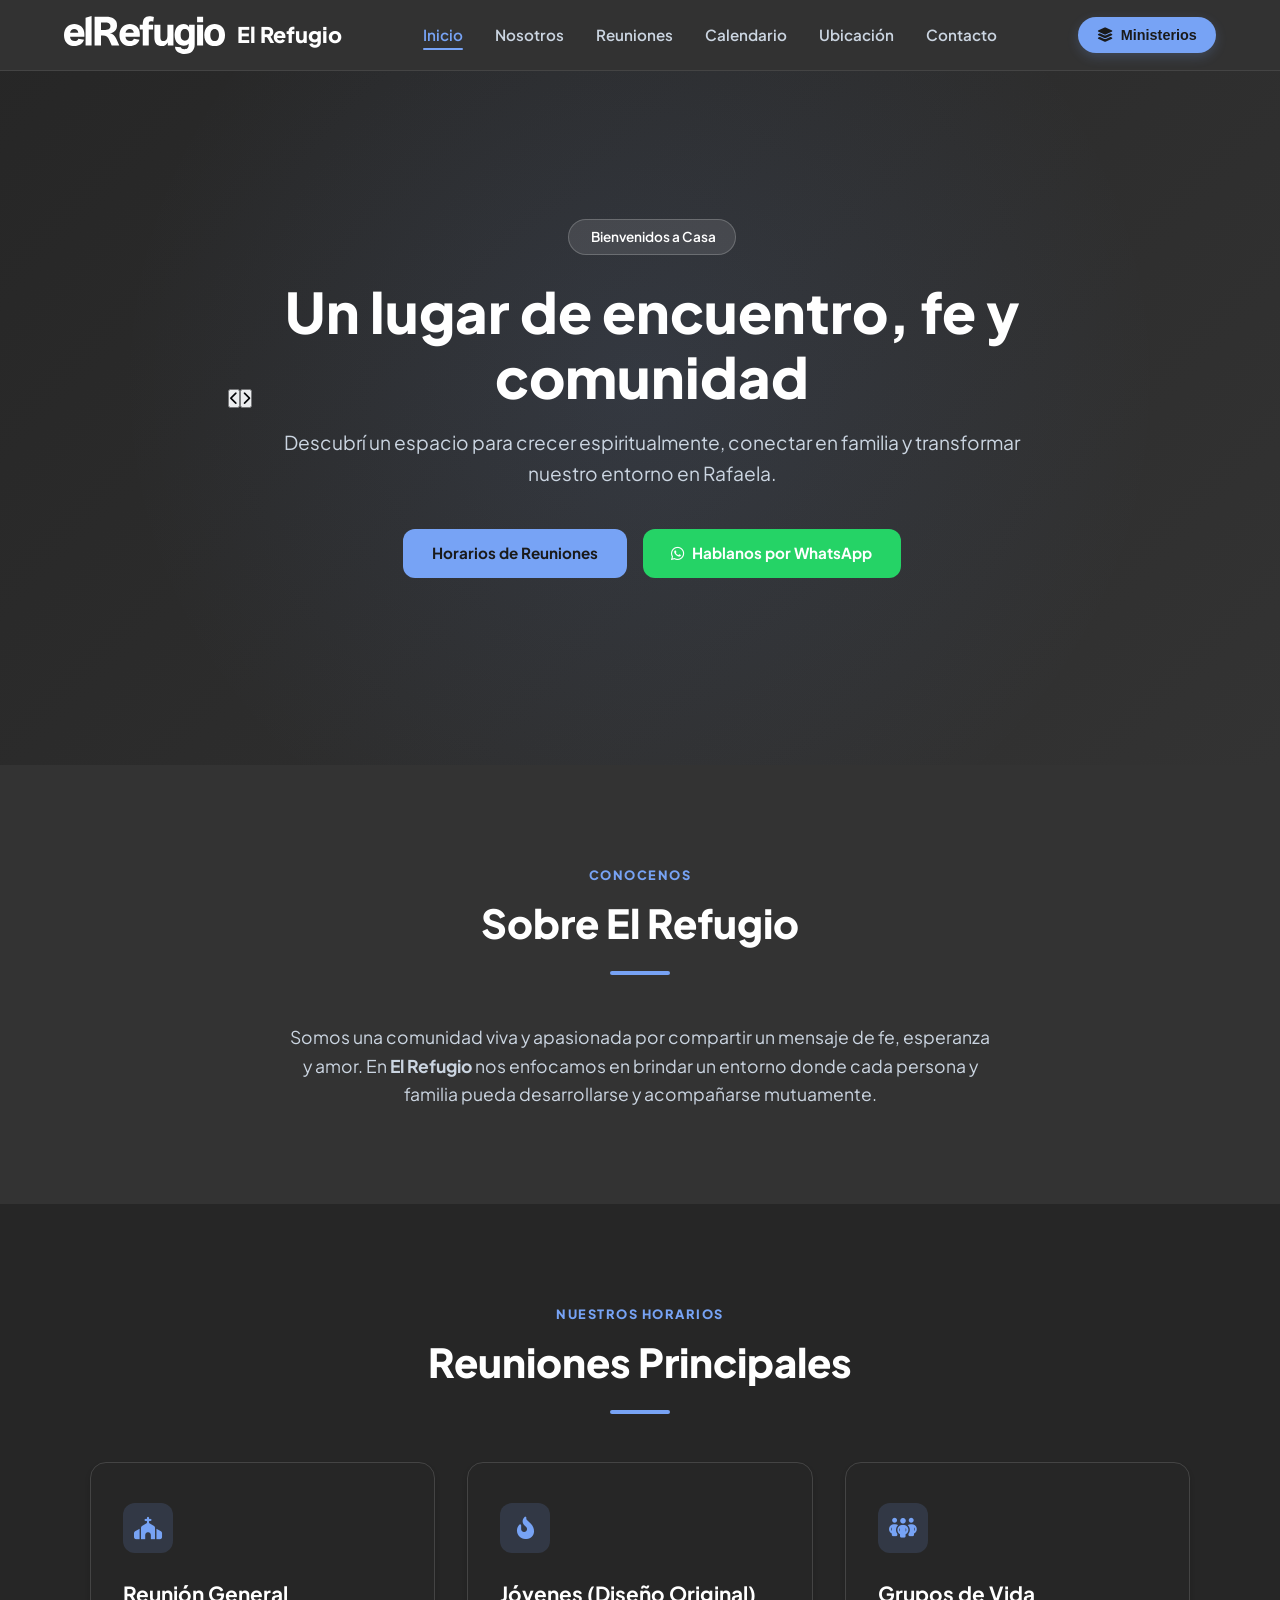
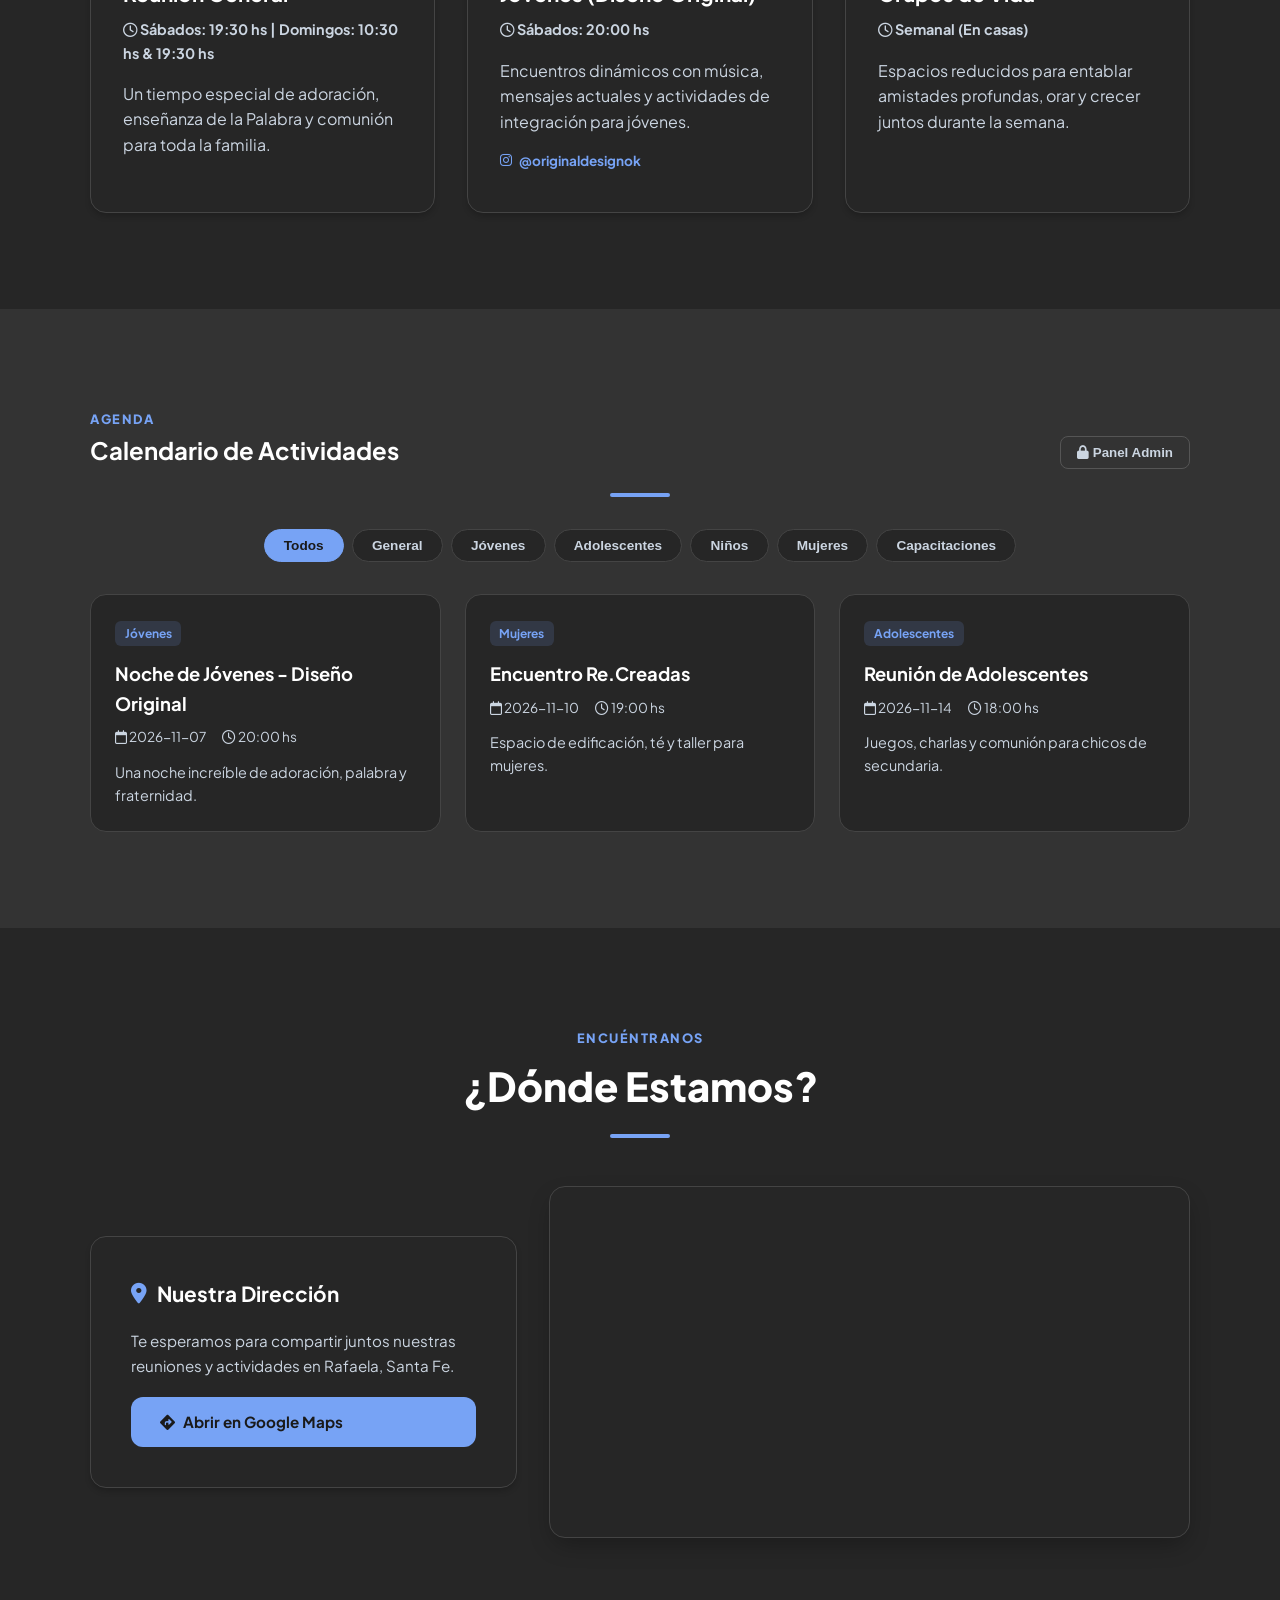
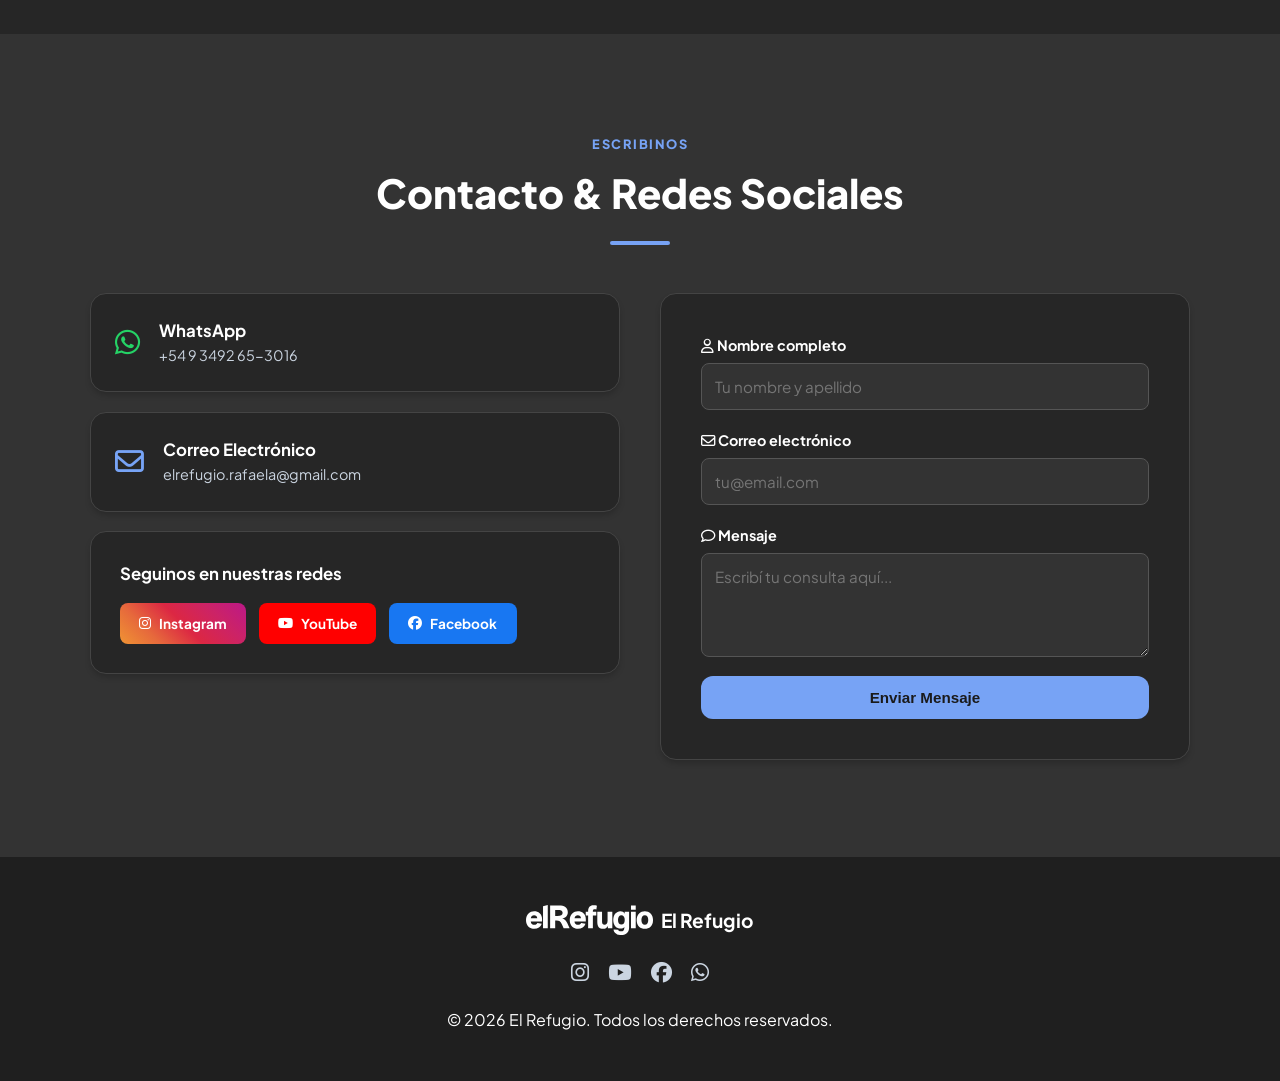
==== index.html @ 2dbd8fe4 "Update index.html" ====
<!DOCTYPE html>
<html lang="es" class="dark">
<head>
  <meta charset="UTF-8">
  <meta name="viewport" content="width=device-width, initial-scale=1.0">
  <title>El Refugio | Iglesia Cristiana</title>

  <!-- Favicons y Manifest -->
  <link rel="apple-touch-icon" sizes="180x180" href="apple-touch-icon.png">
  <link rel="icon" type="image/png" sizes="32x32" href="favicon-32x32.png">
  <link rel="icon" type="image/png" sizes="16x16" href="favicon-16x16.png">
  <link rel="shortcut icon" href="favicon.ico">
  <link rel="manifest" href="site.webmanifest">
  <meta name="theme-color" content="#333333">

  <!-- Fuentes e Íconos -->
  <link rel="preconnect" href="https://fonts.googleapis.com">
  <link rel="preconnect" href="https://fonts.gstatic.com" crossorigin>
  <link href="https://fonts.googleapis.com/css2?family=Plus+Jakarta+Sans:wght@300;400;500;600;700;800&display=swap" rel="stylesheet">
  <link rel="stylesheet" href="https://cdnjs.cloudflare.com/ajax/libs/font-awesome/6.4.0/css/all.min.css">

  <link rel="stylesheet" href="styles.css">
</head>
<body class="dark-theme">

  <!-- Cursor Iluminado Interactivo -->
  <div class="cursor-glow" id="cursorGlow"></div>

  <!-- Navegación Principal -->
  <header class="navbar">
    <div class="nav-container">
      <a href="javascript:void(0)" data-scroll="inicio" class="logo-brand">
        <img src="logo.svg" alt="El Refugio Logo" class="brand-logo-img" onerror="this.style.display='none'">
        <span>El Refugio</span>
      </a>

      <nav class="nav-menu">
        <ul class="nav-links" id="navLinks">
          <li><a href="javascript:void(0)" data-scroll="inicio" class="nav-item active">Inicio</a></li>
          <li><a href="javascript:void(0)" data-scroll="nosotros" class="nav-item">Nosotros</a></li>
          <li><a href="javascript:void(0)" data-scroll="reuniones" class="nav-item">Reuniones</a></li>
          <li><a href="javascript:void(0)" data-scroll="actividades" class="nav-item">Calendario</a></li>
          <li><a href="javascript:void(0)" data-scroll="ubicacion" class="nav-item">Ubicación</a></li>
          <li><a href="javascript:void(0)" data-scroll="contacto" class="nav-item">Contacto</a></li>
        </ul>
      </nav>

      <div class="header-actions">
        <button id="btnMinisterios" class="btn-ministerios" aria-label="Abrir Ministerios">
          <i class="fa-solid fa-layer-group"></i>
          <span>Ministerios</span>
        </button>

        <div class="hamburger" id="hamburger" aria-label="Menú móvil">
          <span></span>
          <span></span>
          <span></span>
        </div>
      </div>
    </div>
  </header>

  <!-- Hero Section con Slider (14 imágenes para 14 ministerios) -->
  <section id="inicio" class="hero">
    <div class="hero-slider-container" id="heroSlider">
      <div class="hero-slide active" style="background-image: url('https://images.unsplash.com/photo-1438232992991-995b7058bbb3?auto=format&fit=crop&w=1600&q=80');"></div>
      <div class="hero-slide" style="background-image: url('https://images.unsplash.com/photo-1510511459019-5dda7724fd87?auto=format&fit=crop&w=1600&q=80');"></div>
      <div class="hero-slide" style="background-image: url('https://images.unsplash.com/photo-1470225620780-dba8ba36b745?auto=format&fit=crop&w=1600&q=80');"></div>
      <div class="hero-slide" style="background-image: url('https://images.unsplash.com/photo-1511671782779-c97d3d27a1d4?auto=format&fit=crop&w=1600&q=80');"></div>
      <div class="hero-slide" style="background-image: url('https://images.unsplash.com/photo-1529156069898-49953e39b3ac?auto=format&fit=crop&w=1600&q=80');"></div>
      <div class="hero-slide" style="background-image: url('https://images.unsplash.com/photo-1517457373958-b7bdd4587205?auto=format&fit=crop&w=1600&q=80');"></div>
      <div class="hero-slide" style="background-image: url('https://images.unsplash.com/photo-1523240795612-9a054b0db644?auto=format&fit=crop&w=1600&q=80');"></div>
      <div class="hero-slide" style="background-image: url('https://images.unsplash.com/photo-1492684223066-81342ee5ff30?auto=format&fit=crop&w=1600&q=80');"></div>
      <div class="hero-slide" style="background-image: url('https://images.unsplash.com/photo-1511795409834-ef04bbd61622?auto=format&fit=crop&w=1600&q=80');"></div>
      <div class="hero-slide" style="background-image: url('https://images.unsplash.com/photo-1528605248644-14dd04022da1?auto=format&fit=crop&w=1600&q=80');"></div>
      <div class="hero-slide" style="background-image: url('https://images.unsplash.com/photo-1509099836639-18ba1795216d?auto=format&fit=crop&w=1600&q=80');"></div>
      <div class="hero-slide" style="background-image: url('https://images.unsplash.com/photo-1519671482749-fd09be7ccebf?auto=format&fit=crop&w=1600&q=80');"></div>
      <div class="hero-slide" style="background-image: url('https://images.unsplash.com/photo-1469571486292-0ba58a3f068b?auto=format&fit=crop&w=1600&q=80');"></div>
      <div class="hero-slide" style="background-image: url('https://images.unsplash.com/photo-1544717305-2782549b5136?auto=format&fit=crop&w=1600&q=80');"></div>
    </div>

    <div class="hero-overlay"></div>

    <button class="slider-btn prev" id="prevSlide" aria-label="Anterior"><i class="fa-solid fa-chevron-left"></i></button>
    <button class="slider-btn next" id="nextSlide" aria-label="Siguiente"><i class="fa-solid fa-chevron-right"></i></button>
    <div class="slider-dots" id="sliderDots"></div>

    <div class="hero-content">
      <span class="hero-badge"><i class="fa-solid fa-sparkles"></i> Bienvenidos a Casa</span>
      <h1>Un lugar de encuentro, fe y comunidad</h1>
      <p>Descubrí un espacio para crecer espiritualmente, conectar en familia y transformar nuestro entorno en Rafaela.</p>
      <div class="hero-buttons">
        <a href="javascript:void(0)" data-scroll="reuniones" class="btn btn-primary">Horarios de Reuniones</a>
        <a href="https://wa.me/5493492653016" target="_blank" rel="noopener noreferrer" class="btn btn-whatsapp">
          <i class="fa-brands fa-whatsapp"></i> Hablanos por WhatsApp
        </a>
      </div>
    </div>
  </section>

  <!-- Nosotros -->
  <section id="nosotros" class="section">
    <div class="container fade-in-up">
      <div class="section-header">
        <span class="sub-title">Conocenos</span>
        <h2>Sobre El Refugio</h2>
        <div class="title-bar"></div>
      </div>
      <p class="section-desc">
        Somos una comunidad viva y apasionada por compartir un mensaje de fe, esperanza y amor. 
        En <strong>El Refugio</strong> nos enfocamos en brindar un entorno donde cada persona y familia pueda desarrollarse y acompañarse mutuamente.
      </p>
    </div>
  </section>

  <!-- Reuniones -->
  <section id="reuniones" class="section bg-light">
    <div class="container fade-in-up">
      <div class="section-header">
        <span class="sub-title">Nuestros Horarios</span>
        <h2>Reuniones Principales</h2>
        <div class="title-bar"></div>
      </div>
      <div class="cards-grid">
        <div class="card">
          <div class="card-icon"><i class="fa-solid fa-church"></i></div>
          <h3>Reunión General</h3>
          <p class="card-time"><i class="fa-regular fa-clock"></i> Sábados: 19:30 hs | Domingos: 10:30 hs & 19:30 hs</p>
          <p>Un tiempo especial de adoración, enseñanza de la Palabra y comunión para toda la familia.</p>
        </div>
        <div class="card">
          <div class="card-icon"><i class="fa-solid fa-fire-flame-curved"></i></div>
          <h3>Jóvenes (Diseño Original)</h3>
          <p class="card-time"><i class="fa-regular fa-clock"></i> Sábados: 20:00 hs</p>
          <p>Encuentros dinámicos con música, mensajes actuales y actividades de integración para jóvenes.</p>
          <a href="https://instagram.com/originaldesignok" target="_blank" rel="noopener noreferrer" class="card-link"><i class="fa-brands fa-instagram"></i> @originaldesignok</a>
        </div>
        <div class="card">
          <div class="card-icon"><i class="fa-solid fa-people-group"></i></div>
          <h3>Grupos de Vida</h3>
          <p class="card-time"><i class="fa-regular fa-clock"></i> Semanal (En casas)</p>
          <p>Espacios reducidos para entablar amistades profundas, orar y crecer juntos durante la semana.</p>
        </div>
      </div>
    </div>
  </section>

  <!-- Calendario de Actividades -->
  <section id="actividades" class="section">
    <div class="container fade-in-up">
      <div class="section-header-flex">
        <div>
          <span class="sub-title">Agenda</span>
          <h2>Calendario de Actividades</h2>
        </div>
        <button id="btnAdminLogin" class="btn-admin-trigger">
          <i class="fa-solid fa-lock"></i> Panel Admin
        </button>
      </div>
      <div class="title-bar"></div>

      <!-- Filtros del Calendario -->
      <div class="calendar-controls">
        <div class="category-filters">
          <button class="filter-btn active" data-filter="todos">Todos</button>
          <button class="filter-btn" data-filter="General">General</button>
          <button class="filter-btn" data-filter="Jóvenes">Jóvenes</button>
          <button class="filter-btn" data-filter="Adolescentes">Adolescentes</button>
          <button class="filter-btn" data-filter="Niños">Niños</button>
          <button class="filter-btn" data-filter="Mujeres">Mujeres</button>
          <button class="filter-btn" data-filter="Capacitaciones">Capacitaciones</button>
        </div>
      </div>

      <!-- Grid de Eventos -->
      <div class="events-grid" id="eventsContainer">
        <!-- Generado dinámicamente desde JS -->
      </div>
    </div>
  </section>

  <!-- Sección Ubicación & Mapa -->
  <section id="ubicacion" class="section bg-light">
    <div class="container fade-in-up">
      <div class="section-header">
        <span class="sub-title">Encuéntranos</span>
        <h2>¿Dónde Estamos?</h2>
        <div class="title-bar"></div>
      </div>

      <div class="location-wrapper">
        <div class="location-info">
          <h3><i class="fa-solid fa-location-dot"></i> Nuestra Dirección</h3>
          <p>Te esperamos para compartir juntos nuestras reuniones y actividades en Rafaela, Santa Fe.</p>
          <a href="https://maps.app.goo.gl/HgKWCjQbd4QfRVzt6" target="_blank" rel="noopener noreferrer" class="btn btn-primary">
            <i class="fa-solid fa-diamond-turn-right"></i> Abrir en Google Maps
          </a>
        </div>
        <div class="map-container">
          <iframe 
            src="https://www.google.com/maps/embed?pb=!1m18!1m12!1m3!1d3411.385317765954!2d-61.4883444!3d-31.2377317!2m3!1f0!2f0!3f0!3m2!1i1024!2i768!4f13.1!3m3!1m2!1s0x95caae4b54e7492d%3A0x8e8334bc6e8b60ab!2sEl%20Refugio!5e0!3m2!1ses!2sar!4v1700000000000!5m2!1ses!2sar" 
            width="100%" 
            height="350" 
            style="border:0;" 
            allowfullscreen="" 
            loading="lazy" 
            referrerpolicy="no-referrer-when-downgrade">
          </iframe>
        </div>
      </div>
    </div>
  </section>

  <!-- Contacto & Redes -->
  <section id="contacto" class="section">
    <div class="container fade-in-up">
      <div class="section-header">
        <span class="sub-title">Escribinos</span>
        <h2>Contacto & Redes Sociales</h2>
        <div class="title-bar"></div>
      </div>

      <div class="contact-wrapper">
        <!-- Canales Directos -->
        <div class="contact-info-cards">
          <a href="https://wa.me/5493492653016" target="_blank" rel="noopener noreferrer" class="info-card">
            <i class="fa-brands fa-whatsapp icon-wa"></i>
            <div>
              <h4>WhatsApp</h4>
              <p>+54 9 3492 65-3016</p>
            </div>
          </a>
          <a href="mailto:elrefugio.rafaela@gmail.com" class="info-card">
            <i class="fa-regular fa-envelope icon-mail"></i>
            <div>
              <h4>Correo Electrónico</h4>
              <p>elrefugio.rafaela@gmail.com</p>
            </div>
          </a>
          <div class="social-links-box">
            <h4>Seguinos en nuestras redes</h4>
            <div class="social-buttons">
              <a href="https://www.instagram.com/elrefugiorafaela" target="_blank" rel="noopener noreferrer" class="social-btn ig"><i class="fa-brands fa-instagram"></i> Instagram</a>
              <a href="https://www.youtube.com/@elrefugiorafaela" target="_blank" rel="noopener noreferrer" class="social-btn yt"><i class="fa-brands fa-youtube"></i> YouTube</a>
              <a href="https://www.facebook.com/elrefugiorafaela" target="_blank" rel="noopener noreferrer" class="social-btn fb"><i class="fa-brands fa-facebook"></i> Facebook</a>
            </div>
          </div>
        </div>

        <!-- Formulario -->
        <form class="contact-form" id="contactForm">
          <div class="form-group">
            <label for="nombre"><i class="fa-regular fa-user"></i> Nombre completo</label>
            <input type="text" id="nombre" name="nombre" required placeholder="Tu nombre y apellido">
          </div>
          <div class="form-group">
            <label for="email"><i class="fa-regular fa-envelope"></i> Correo electrónico</label>
            <input type="email" id="email" name="email" required placeholder="tu@email.com">
          </div>
          <div class="form-group">
            <label for="mensaje"><i class="fa-regular fa-comment"></i> Mensaje</label>
            <textarea id="mensaje" name="mensaje" rows="4" required placeholder="Escribí tu consulta aquí..."></textarea>
          </div>
          <button type="submit" class="btn btn-primary btn-block">Enviar Mensaje</button>
        </form>
      </div>

    </div>
  </section>

  <!-- Footer -->
  <footer class="footer">
    <div class="container footer-content">
      <div class="footer-brand">
        <img src="logo.svg" alt="Logo" class="footer-logo" onerror="this.style.display='none'">
        <span>El Refugio</span>
      </div>
      <div class="footer-socials">
        <a href="https://www.instagram.com/elrefugiorafaela" target="_blank" rel="noopener noreferrer" aria-label="Instagram"><i class="fa-brands fa-instagram"></i></a>
        <a href="https://www.youtube.com/@elrefugiorafaela" target="_blank" rel="noopener noreferrer" aria-label="YouTube"><i class="fa-brands fa-youtube"></i></a>
        <a href="https://www.facebook.com/elrefugiorafaela" target="_blank" rel="noopener noreferrer" aria-label="Facebook"><i class="fa-brands fa-facebook"></i></a>
        <a href="https://wa.me/5493492653016" target="_blank" rel="noopener noreferrer" aria-label="WhatsApp"><i class="fa-brands fa-whatsapp"></i></a>
      </div>
      <p>&copy; 2026 El Refugio. Todos los derechos reservados.</p>
    </div>
  </footer>

  <!-- MODAL: MINISTERIOS (14 Ministerios completos con líderes y contactos) -->
  <div class="modal-overlay" id="modalMinisterios">
    <div class="modal-card modal-large">
      <button class="modal-close" id="closeMinisterios" aria-label="Cerrar modal">&times;</button>
      <div class="modal-header">
        <i class="fa-solid fa-shapes modal-icon"></i>
        <h3>Nuestros Ministerios</h3>
        <p>Espacios diseñados para el crecimiento, la comunión y el servicio</p>
      </div>
      <div class="ministerios-grid">
        
        <div class="ministerio-item">
          <i class="fa-solid fa-book-open-reader"></i>
          <h4>Estudio Bíblico</h4>
          <p>Profundizamos en las Escrituras para conocer la verdad, doctrina y aplicación práctica para la vida diaria.</p>
          <p><strong>Horarios:</strong> Miércoles a las 20:00 hs</p>
          <p><strong>Líder:</strong> Carlos Mangiaut (+54 9 3492 62-7992)</p>
        </div>

        <div class="ministerio-item">
          <i class="fa-solid fa-hands-praying"></i>
          <h4>Casa de Oración</h4>
          <p>Un espacio dedicado a interceder por las necesidades de la iglesia, la ciudad y las familias en unidad.</p>
          <p><strong>Horarios:</strong> Martes de 20:00 hs a 21:20 hs</p>
          <p><strong>Líder:</strong> Maricel Altare (+54 9 3492 30-1198)</p>
          <a href="https://instagram.com/cdo.raf" target="_blank" rel="noopener noreferrer" class="min-link"><i class="fa-brands fa-instagram"></i> @cdo.raf</a>
        </div>

        <div class="ministerio-item">
          <i class="fa-solid fa-fire-flame-curved"></i>
          <h4>Diseño Original (Jóvenes)</h4>
          <p>Movimiento de jóvenes conectados con su propósito, disfrutando de alabanza, amistad y dinamismo.</p>
          <p><strong>Horarios:</strong> Sábados cada 15 días por la noche</p>
          <p><strong>Líder:</strong> Alejandro Denasio (+54 9 3492 20-6427)</p>
          <a href="https://instagram.com/originaldesignok" target="_blank" rel="noopener noreferrer" class="min-link"><i class="fa-brands fa-instagram"></i> @originaldesignok</a>
        </div>

        <div class="ministerio-item">
          <i class="fa-solid fa-user-group"></i>
          <h4>Adolescentes</h4>
          <p>Espacio propio para chicos en etapa escolar secundaria, compartiendo valores, charlas y diversión.</p>
          <p><strong>Horarios:</strong> Sábados cada 15 días por la noche</p>
          <p><strong>Líder:</strong> Eliana Bertone (+54 9 3492 50-8407)</p>
          <a href="https://instagram.com/adosdelrefugio" target="_blank" rel="noopener noreferrer" class="min-link"><i class="fa-brands fa-instagram"></i> @adosdelrefugio</a>
        </div>

        <div class="ministerio-item">
          <i class="fa-solid fa-person-breastfeeding"></i>
          <h4>Mujeres (Re.Creadas)</h4>
          <p>Encuentros de edificación, talleres y comunión para el desarrollo integral de las mujeres.</p>
          <p><strong>Horarios:</strong> Actividades especiales</p>
          <p><strong>Líder:</strong> Zaida Bertone (+54 9 3492 69-2584)</p>
          <a href="https://instagram.com/re.creadas" target="_blank" rel="noopener noreferrer" class="min-link"><i class="fa-brands fa-instagram"></i> @re.creadas</a>
        </div>

        <div class="ministerio-item">
          <i class="fa-solid fa-child-reaching"></i>
          <h4>Refugio Kids</h4>
          <p>Enseñanza bíblica creativa, juegos y dinámicas adaptadas para que los más chicos vivan su fe.</p>
          <p><strong>Horarios:</strong> Domingos en simultáneo con reunión general</p>
          <p><strong>Líder:</strong> Andrea Torres (+54 9 3492 52-4301)</p>
        </div>

        <div class="ministerio-item">
          <i class="fa-solid fa-church"></i>
          <h4>Reuniones Generales</h4>
          <p>Nuestros encuentros principales de adoración congregacional, alabanza y mensaje central.</p>
          <p><strong>Horarios:</strong> Sábados 19:30 hs | Domingos 10:30 hs y 19:30 hs[cite: 2]</p>
          <p><strong>Líder:</strong> Henry Altare (+54 9 3492 65-8189)[cite: 2]</p>
        </div>

        <div class="ministerio-item">
          <i class="fa-solid fa-seedling"></i>
          <h4>Grupo de Preas</h4>
          <p>Acompañamiento y mentoría especial para preadolescentes en su transición.</p>
          <p><strong>Horarios:</strong> Sábados cada 15 días por la mañana</p>
          <p><strong>Líder:</strong> Mariela Magnien (+54 9 3492 30-0375)</p>
        </div>

        <div class="ministerio-item">
          <i class="fa-solid fa-hands-holding-child"></i>
          <h4>Adultos Mayores</h4>
          <p>Un espacio de contención, valor, compañía sabia y atención afectiva para nuestros mayores.</p>
          <p><strong>Horarios:</strong> Viernes por la tarde</p>
          <p><strong>Líder:</strong> Mariano Corica (+54 9 3492 59-7829)</p>
        </div>

        <div class="ministerio-item">
          <i class="fa-solid fa-house-chimney-user"></i>
          <h4>Grupos de Vida</h4>
          <p>Comunidades hogareñas semanales para compartir la fe de cerca, apoyarnos y orar unos por otros.</p>
          <p><strong>Horarios:</strong> Días y horarios que varían según grupo</p>
          <p><strong>Líder:</strong> Facundo Curbelo (+54 9 3492 61-8302)</p>
        </div>

        <div class="ministerio-item">
          <i class="fa-solid fa-compass"></i>
          <h4>Alpha</h4>
          <p>Espacio de conversación abierta y exploración sobre la fe, la vida y el significado del cristianismo.</p>
          <p><strong>Horarios:</strong> Días y horarios a consultar</p>
          <p><strong>Líder:</strong> Alejandro Chiavassa (+54 9 3492 60-2513)</p>
        </div>

        <div class="ministerio-item">
          <i class="fa-solid fa-heart-circle-bolt"></i>
          <h4>Matrimonios</h4>
          <p>Encuentros y actividades orientadas al fortalecimiento del lazo conyugal y familiar.</p>
          <p><strong>Horarios:</strong> Actividades especiales</p>
          <p><strong>Líder:</strong> Alberto Trovarelli (+54 9 3492 65-3305)</p>
        </div>

        <div class="ministerio-item">
          <i class="fa-solid fa-hand-holding-heart"></i>
          <h4>Servicio Social</h4>
          <p>Acciones de ayuda comunitaria y asistencia práctica a quienes más lo necesitan.</p>
          <p><strong>Horarios:</strong> Actividades especiales</p>
          <p><strong>Líder:</strong> Carina Gramaglia (+54 9 3492 59-5300)</p>
        </div>

        <div class="ministerio-item">
          <i class="fa-solid fa-hands-holding"></i>
          <h4>Madres que Oran</h4>
          <p>Grupos dedicados a interceder por los hijos, familias y futuras generaciones.</p>
          <p><strong>Horarios:</strong> Días y horarios que varían según grupo</p>
          <p><strong>Líder:</strong> Carina Gramaglia (+54 9 3492 59-5300)</p>
        </div>

      </div>
    </div>
  </div>

  <!-- MODAL: ADMIN / AGREGAR ACTIVIDAD -->
  <div class="modal-overlay" id="modalAdmin">
    <div class="modal-card">
      <button class="modal-close" id="closeAdmin" aria-label="Cerrar modal">&times;</button>

      <!-- Paso 1: Auth -->
      <div id="adminAuthSection">
        <div class="modal-header">
          <i class="fa-solid fa-shield-halved modal-icon"></i>
          <h3>Acceso Administrador</h3>
          <p>Ingresá la clave de gestión</p>
        </div>
        <form id="adminAuthForm" class="modal-form">
          <div class="form-group">
            <input type="password" id="adminPassword" placeholder="Contraseña de Admin (Prueba: admin123)" required>
          </div>
          <button type="submit" class="btn btn-primary btn-block">Ingresar</button>
        </form>
      </div>

      <!-- Paso 2: Formulario de Nueva Actividad -->
      <div id="adminFormSection" style="display: none;">
        <div class="modal-header">
          <i class="fa-solid fa-calendar-plus modal-icon"></i>
          <h3>Nueva Actividad</h3>
          <p>Publicá un evento en el calendario de la iglesia</p>
        </div>
        <form id="addEventForm" class="modal-form">
          <div class="form-group">
            <label for="eventTitle">Título del evento</label>
            <input type="text" id="eventTitle" required placeholder="Ej. Encuentro Re.Creadas">
          </div>
          <div class="form-group-row">
            <div class="form-group">
              <label for="eventDate">Fecha</label>
              <input type="date" id="eventDate" required>
            </div>
            <div class="form-group">
              <label for="eventTime">Hora</label>
              <input type="time" id="eventTime" required>
            </div>
          </div>
          <div class="form-group">
            <label for="eventCategory">Categoría</label>
            <select id="eventCategory" required>
              <option value="General">General</option>
              <option value="Jóvenes">Jóvenes</option>
              <option value="Adolescentes">Adolescentes</option>
              <option value="Niños">Niños</option>
              <option value="Mujeres">Mujeres</option>
              <option value="Capacitaciones">Capacitaciones</option>
            </select>
          </div>
          <div class="form-group">
            <label for="eventDesc">Descripción</label>
            <textarea id="eventDesc" rows="3" placeholder="Detalles de la actividad..."></textarea>
          </div>
          <button type="submit" class="btn btn-primary btn-block">Guardar y Publicar</button>
        </form>
      </div>

    </div>
  </div>

  <!-- JavaScript Principal -->
  <script src="main.js"></script>
</body>
</html>
---- styles.css ----
:root {
  --primary-color: #333333;
  --primary-light: #262626;
  --accent-color: #77a3f5;
  --accent-hover: #5b8ee9;
  --secondary-color: #f43f5e;
  --whatsapp-color: #25d366;
  --whatsapp-hover: #1da851;
  --text-main: #ffffff;
  --text-muted: #cbd5e1;
  --light-bg: #262626;
  --dark-bg: #333333;
  --card-bg: #262626;
  --white: #ffffff;
  --glass-bg: rgba(51, 51, 51, 0.95);
  --shadow-sm: 0 4px 6px -1px rgba(0,0,0,0.2);
  --shadow-md: 0 10px 25px -5px rgba(0,0,0,0.3);
  --shadow-lg: 0 20px 30px -10px rgba(0,0,0,0.4);
  --radius: 16px;
  --transition: all 0.3s cubic-bezier(0.4, 0, 0.2, 1);
}

* {
  margin: 0;
  padding: 0;
  box-sizing: border-box;
  scroll-behavior: smooth;
}

body {
  font-family: 'Plus Jakarta Sans', sans-serif;
  color: var(--text-main);
  background-color: var(--dark-bg);
  line-height: 1.6;
  overflow-x: hidden;
}

/* Header & Navbar */
.navbar {
  position: fixed;
  top: 0;
  left: 0;
  width: 100%;
  z-index: 1000;
  background: var(--glass-bg);
  backdrop-filter: blur(12px);
  border-bottom: 1px solid #444444;
  transition: var(--transition);
}

.nav-container {
  max-width: 1200px;
  margin: 0 auto;
  padding: 1rem 1.5rem;
  display: flex;
  justify-content: space-between;
  align-items: center;
}

.logo-brand {
  display: flex;
  align-items: center;
  gap: 0.75rem;
  text-decoration: none;
  color: var(--white);
  font-weight: 800;
  font-size: 1.35rem;
}

.brand-logo-img {
  height: 38px;
  width: auto;
  object-fit: contain;
}

.nav-links {
  display: flex;
  list-style: none;
  gap: 2rem;
}

.nav-item {
  text-decoration: none;
  color: var(--text-muted);
  font-weight: 600;
  font-size: 0.95rem;
  transition: var(--transition);
  position: relative;
}

.nav-item:hover, .nav-item.active {
  color: var(--accent-color);
}

.nav-item.active::after {
  content: '';
  position: absolute;
  bottom: -6px;
  left: 0;
  width: 100%;
  height: 2px;
  background-color: var(--accent-color);
  border-radius: 2px;
}

.header-actions {
  display: flex;
  align-items: center;
  gap: 1rem;
}

.btn-ministerios {
  background: var(--accent-color);
  color: #1a1a1a;
  border: none;
  padding: 0.6rem 1.2rem;
  border-radius: 50px;
  font-weight: 700;
  font-size: 0.9rem;
  cursor: pointer;
  display: flex;
  align-items: center;
  gap: 0.5rem;
  box-shadow: 0 4px 12px rgba(119, 163, 245, 0.2);
  transition: var(--transition);
}

.btn-ministerios:hover {
  background: var(--accent-hover);
  transform: translateY(-2px);
}

/* Menu Hamburguesa */
.hamburger {
  display: none;
  flex-direction: column;
  cursor: pointer;
  gap: 5px;
}

.hamburger span {
  width: 25px;
  height: 3px;
  background-color: var(--white);
  border-radius: 3px;
  transition: var(--transition);
}

/* Hero */
.hero {
  position: relative;
  min-height: 85vh;
  display: flex;
  align-items: center;
  justify-content: center;
  background: linear-gradient(135deg, #262626 0%, #333333 100%);
  color: var(--white);
  text-align: center;
  padding: 6rem 1.5rem 4rem;
}

.hero-overlay {
  position: absolute;
  inset: 0;
  background: radial-gradient(circle at center, rgba(119, 163, 245, 0.1) 0%, transparent 70%);
}

.hero-content {
  position: relative;
  max-width: 800px;
  z-index: 1;
}

.hero-badge {
  display: inline-block;
  background: rgba(255, 255, 255, 0.1);
  padding: 0.4rem 1.2rem;
  border-radius: 50px;
  font-size: 0.85rem;
  font-weight: 600;
  margin-bottom: 1.5rem;
  border: 1px solid rgba(255, 255, 255, 0.2);
}

.hero-content h1 {
  font-size: 3.5rem;
  font-weight: 800;
  line-height: 1.15;
  margin-bottom: 1.2rem;
  color: var(--white);
}

.hero-content p {
  font-size: 1.2rem;
  color: var(--text-muted);
  margin-bottom: 2.5rem;
}

.hero-buttons {
  display: flex;
  gap: 1rem;
  justify-content: center;
  flex-wrap: wrap;
}

/* Botones */
.btn {
  padding: 0.8rem 1.8rem;
  border-radius: 12px;
  font-weight: 700;
  text-decoration: none;
  border: none;
  cursor: pointer;
  transition: var(--transition);
  display: inline-flex;
  align-items: center;
  gap: 0.5rem;
  font-size: 0.95rem;
}

.btn-primary {
  background-color: var(--accent-color);
  color: #1a1a1a;
}

.btn-primary:hover {
  background-color: var(--accent-hover);
  transform: translateY(-2px);
}

.btn-whatsapp {
  background-color: var(--whatsapp-color);
  color: var(--white);
}

.btn-whatsapp:hover {
  background-color: var(--whatsapp-hover);
  transform: translateY(-2px);
}

.btn-block {
  width: 100%;
  justify-content: center;
}

/* Secciones Generales */
.section {
  padding: 6rem 1.5rem;
  background-color: var(--dark-bg);
}

.bg-light {
  background-color: var(--light-bg);
}

.container {
  max-width: 1100px;
  margin: 0 auto;
}

.section-header {
  text-align: center;
  margin-bottom: 3rem;
}

.sub-title {
  color: var(--accent-color);
  text-transform: uppercase;
  font-size: 0.8rem;
  font-weight: 800;
  letter-spacing: 1.5px;
}

.section-header h2 {
  font-size: 2.5rem;
  font-weight: 800;
  color: var(--white);
  margin-top: 0.3rem;
}

.title-bar {
  width: 60px;
  height: 4px;
  background-color: var(--accent-color);
  margin: 1rem auto 0;
  border-radius: 2px;
}

.section-desc {
  text-align: center;
  max-width: 700px;
  margin: 0 auto;
  font-size: 1.1rem;
  color: var(--text-muted);
}

/* Cards Reuniones */
.cards-grid {
  display: grid;
  grid-template-columns: repeat(auto-fit, minmax(300px, 1fr));
  gap: 2rem;
}

.card {
  background: var(--card-bg);
  padding: 2.5rem 2rem;
  border-radius: var(--radius);
  box-shadow: var(--shadow-sm);
  border: 1px solid #444444;
  transition: var(--transition);
  display: flex;
  flex-direction: column;
}

.card:hover {
  transform: translateY(-6px);
  box-shadow: var(--shadow-md);
  border-color: var(--accent-color);
}

.card-icon {
  width: 50px;
  height: 50px;
  background: rgba(119, 163, 245, 0.15);
  color: var(--accent-color);
  display: flex;
  align-items: center;
  justify-content: center;
  border-radius: 12px;
  font-size: 1.4rem;
  margin-bottom: 1.5rem;
}

.card h3 {
  font-size: 1.3rem;
  margin-bottom: 0.5rem;
  color: var(--white);
}

.card-time {
  color: var(--accent-color);
  font-weight: 700;
  font-size: 0.9rem;
  margin-bottom: 1rem;
}

.card p {
  color: var(--text-muted);
}

.card-link {
  margin-top: 1rem;
  font-size: 0.85rem;
  font-weight: 700;
  color: var(--accent-color);
  text-decoration: none;
  display: inline-flex;
  align-items: center;
  gap: 0.4rem;
}

.card-link:hover {
  text-decoration: underline;
}

/* Agenda / Calendario */
.section-header-flex {
  display: flex;
  justify-content: space-between;
  align-items: flex-end;
  margin-bottom: 1.5rem;
}

.btn-admin-trigger {
  background: none;
  border: 1px solid #555555;
  color: var(--text-muted);
  padding: 0.5rem 1rem;
  border-radius: 8px;
  cursor: pointer;
  font-weight: 600;
  transition: var(--transition);
}

.btn-admin-trigger:hover {
  background: var(--accent-color);
  color: #1a1a1a;
  border-color: var(--accent-color);
}

.calendar-controls {
  margin: 2rem 0;
  display: flex;
  justify-content: center;
}

.category-filters {
  display: flex;
  gap: 0.5rem;
  flex-wrap: wrap;
  justify-content: center;
}

.filter-btn {
  border: none;
  background: #262626;
  color: var(--text-muted);
  padding: 0.5rem 1.2rem;
  border-radius: 50px;
  font-size: 0.85rem;
  font-weight: 600;
  cursor: pointer;
  transition: var(--transition);
  border: 1px solid #444444;
}

.filter-btn.active, .filter-btn:hover {
  background: var(--accent-color);
  color: #1a1a1a;
  border-color: var(--accent-color);
}

.events-grid {
  display: grid;
  grid-template-columns: repeat(auto-fill, minmax(280px, 1fr));
  gap: 1.5rem;
}

.event-card {
  background: var(--card-bg);
  border: 1px solid #444444;
  border-radius: var(--radius);
  padding: 1.5rem;
  position: relative;
  transition: var(--transition);
}

.event-card:hover {
  box-shadow: var(--shadow-md);
  border-color: var(--accent-color);
}

.event-tag {
  display: inline-block;
  padding: 0.2rem 0.6rem;
  background: rgba(119, 163, 245, 0.15);
  color: var(--accent-color);
  font-size: 0.75rem;
  font-weight: 700;
  border-radius: 6px;
  margin-bottom: 0.8rem;
}

.event-title {
  font-size: 1.15rem;
  font-weight: 700;
  color: var(--white);
  margin-bottom: 0.5rem;
}

.event-meta {
  font-size: 0.85rem;
  color: var(--text-muted);
  margin-bottom: 0.8rem;
  display: flex;
  gap: 1rem;
}

.event-desc {
  font-size: 0.9rem;
  color: var(--text-muted);
}

/* Ubicación & Mapa */
.location-wrapper {
  display: grid;
  grid-template-columns: 1fr 1.5fr;
  gap: 2rem;
  align-items: center;
}

.location-info {
  background: var(--card-bg);
  padding: 2.5rem;
  border-radius: var(--radius);
  box-shadow: var(--shadow-sm);
  border: 1px solid #444444;
  display: flex;
  flex-direction: column;
  gap: 1.2rem;
}

.location-info h3 {
  font-size: 1.3rem;
  color: var(--white);
  display: flex;
  align-items: center;
  gap: 0.6rem;
}

.location-info h3 i {
  color: var(--accent-color);
}

.location-info p {
  color: var(--text-muted);
  font-size: 0.95rem;
}

.map-container {
  border-radius: var(--radius);
  overflow: hidden;
  box-shadow: var(--shadow-md);
  border: 1px solid #444444;
}

.map-container iframe {
  display: block;
}

/* Contacto & Wrapper */
.contact-wrapper {
  display: grid;
  grid-template-columns: 1fr 1fr;
  gap: 2.5rem;
  align-items: start;
}

.contact-info-cards {
  display: flex;
  flex-direction: column;
  gap: 1.2rem;
}

.info-card {
  background: var(--card-bg);
  padding: 1.5rem;
  border-radius: var(--radius);
  display: flex;
  align-items: center;
  gap: 1.2rem;
  text-decoration: none;
  color: inherit;
  box-shadow: var(--shadow-sm);
  border: 1px solid #444444;
  transition: var(--transition);
}

.info-card:hover {
  transform: translateY(-3px);
  box-shadow: var(--shadow-md);
  border-color: var(--accent-color);
}

.info-card i {
  font-size: 1.8rem;
}

.icon-wa { color: var(--whatsapp-color); }
.icon-mail { color: var(--accent-color); }

.info-card h4 {
  font-size: 1.05rem;
  color: var(--white);
}

.info-card p {
  font-size: 0.9rem;
  color: var(--text-muted);
}

.social-links-box {
  background: var(--card-bg);
  padding: 1.8rem;
  border-radius: var(--radius);
  box-shadow: var(--shadow-sm);
  border: 1px solid #444444;
}

.social-links-box h4 {
  font-size: 1.05rem;
  color: var(--white);
  margin-bottom: 1rem;
}

.social-buttons {
  display: flex;
  gap: 0.8rem;
  flex-wrap: wrap;
}

.social-btn {
  padding: 0.6rem 1.2rem;
  border-radius: 8px;
  text-decoration: none;
  font-weight: 700;
  font-size: 0.85rem;
  color: var(--white);
  display: inline-flex;
  align-items: center;
  gap: 0.5rem;
  transition: var(--transition);
}

.social-btn.ig { background: linear-gradient(45deg, #f09433, #e6683c, #dc2743, #cc2366, #bc1888); }
.social-btn.yt { background: #ff0000; }
.social-btn.fb { background: #1877f2; }

.social-btn:hover {
  transform: translateY(-2px);
  opacity: 0.9;
}

.contact-form {
  background: var(--card-bg);
  padding: 2.5rem;
  border-radius: var(--radius);
  box-shadow: var(--shadow-sm);
  border: 1px solid #444444;
}

.form-group {
  margin-bottom: 1.2rem;
  display: flex;
  flex-direction: column;
  gap: 0.4rem;
}

.form-group-row {
  display: grid;
  grid-template-columns: 1fr 1fr;
  gap: 1rem;
}

.form-group label {
  font-size: 0.9rem;
  font-weight: 700;
  color: var(--white);
}

.form-group input, .form-group textarea, .form-group select {
  padding: 0.8rem;
  border: 1px solid #555555;
  background-color: var(--dark-bg);
  color: var(--white);
  border-radius: 8px;
  font-family: inherit;
  font-size: 0.95rem;
  transition: var(--transition);
}

.form-group input:focus, .form-group textarea:focus, .form-group select:focus {
  outline: none;
  border-color: var(--accent-color);
  box-shadow: 0 0 0 3px rgba(119, 163, 245, 0.2);
}

/* Modales */
.modal-overlay {
  position: fixed;
  inset: 0;
  background: rgba(38, 38, 38, 0.8);
  backdrop-filter: blur(4px);
  display: flex;
  align-items: center;
  justify-content: center;
  z-index: 2000;
  opacity: 0;
  pointer-events: none;
  transition: var(--transition);
}

.modal-overlay.active {
  opacity: 1;
  pointer-events: all;
}

.modal-card {
  background: var(--card-bg);
  border: 1px solid #444444;
  border-radius: var(--radius);
  padding: 2.5rem;
  width: 90%;
  max-width: 550px;
  position: relative;
  transform: translateY(20px);
  transition: var(--transition);
  max-height: 90vh;
  overflow-y: auto;
  color: var(--white);
}

.modal-card.modal-large {
  max-width: 900px;
}

.modal-overlay.active .modal-card {
  transform: translateY(0);
}

.modal-close {
  position: absolute;
  top: 1.2rem;
  right: 1.5rem;
  background: none;
  border: none;
  font-size: 1.8rem;
  cursor: pointer;
  color: var(--text-muted);
}

.modal-header {
  text-align: center;
  margin-bottom: 2rem;
}

.modal-icon {
  font-size: 2.5rem;
  color: var(--accent-color);
  margin-bottom: 0.5rem;
}

.ministerios-grid {
  display: grid;
  grid-template-columns: repeat(auto-fit, minmax(250px, 1fr));
  gap: 1.2rem;
}

.ministerio-item {
  background: var(--dark-bg);
  padding: 1.2rem;
  border-radius: 12px;
  text-align: left;
  border: 1px solid #444444;
  transition: var(--transition);
  display: flex;
  flex-direction: column;
}

.ministerio-item:hover {
  transform: translateY(-3px);
  box-shadow: var(--shadow-sm);
  border-color: var(--accent-color);
}

.ministerio-item i {
  font-size: 1.5rem;
  color: var(--accent-color);
  margin-bottom: 0.6rem;
}

.ministerio-item h4 {
  color: var(--white);
  font-size: 1.05rem;
  margin-bottom: 0.3rem;
}

.ministerio-item p {
  font-size: 0.85rem;
  color: var(--text-muted);
  line-height: 1.4;
  margin-bottom: 0.8rem;
}

.min-link {
  margin-top: auto;
  font-size: 0.8rem;
  font-weight: 700;
  color: var(--accent-color);
  text-decoration: none;
  display: inline-flex;
  align-items: center;
  gap: 0.4rem;
}

.min-link:hover {
  text-decoration: underline;
}

/* Footer */
.footer {
  background: #1f1f1f;
  color: var(--white);
  padding: 3rem 1.5rem;
  text-align: center;
  border-top: 1px solid #333333;
}

.footer-content {
  display: flex;
  flex-direction: column;
  align-items: center;
  gap: 1.2rem;
}

.footer-brand {
  display: flex;
  align-items: center;
  gap: 0.5rem;
  font-weight: 700;
  font-size: 1.2rem;
  color: var(--white);
}

.footer-logo {
  height: 30px;
}

.footer-socials {
  display: flex;
  gap: 1.2rem;
}

.footer-socials a {
  color: var(--text-muted);
  font-size: 1.3rem;
  transition: var(--transition);
}

.footer-socials a:hover {
  color: var(--accent-color);
}

/* Animaciones */
.fade-in-up {
  opacity: 0;
  transform: translateY(30px);
  transition: opacity 0.8s ease, transform 0.8s ease;
}

.fade-in-up.visible {
  opacity: 1;
  transform: translateY(0);
}

/* Responsividad */
@media (max-width: 900px) {
  .contact-wrapper, .location-wrapper {
    grid-template-columns: 1fr;
  }
}

@media (max-width: 768px) {
  .hamburger {
    display: flex;
  }

  .nav-links {
    position: absolute;
    top: 100%;
    left: 0;
    width: 100%;
    background: var(--dark-bg);
    flex-direction: column;
    padding: 1.5rem;
    gap: 1.2rem;
    border-bottom: 1px solid #444444;
    display: none;
  }

  .nav-links.active {
    display: flex;
  }

  .hero-content h1 {
    font-size: 2.2rem;
  }

  .hero-buttons {
    flex-direction: column;
  }

  .form-group-row {
    grid-template-columns: 1fr;
  }

  .section-header-flex {
    flex-direction: column;
    align-items: flex-start;
    gap: 1rem;
  }
}
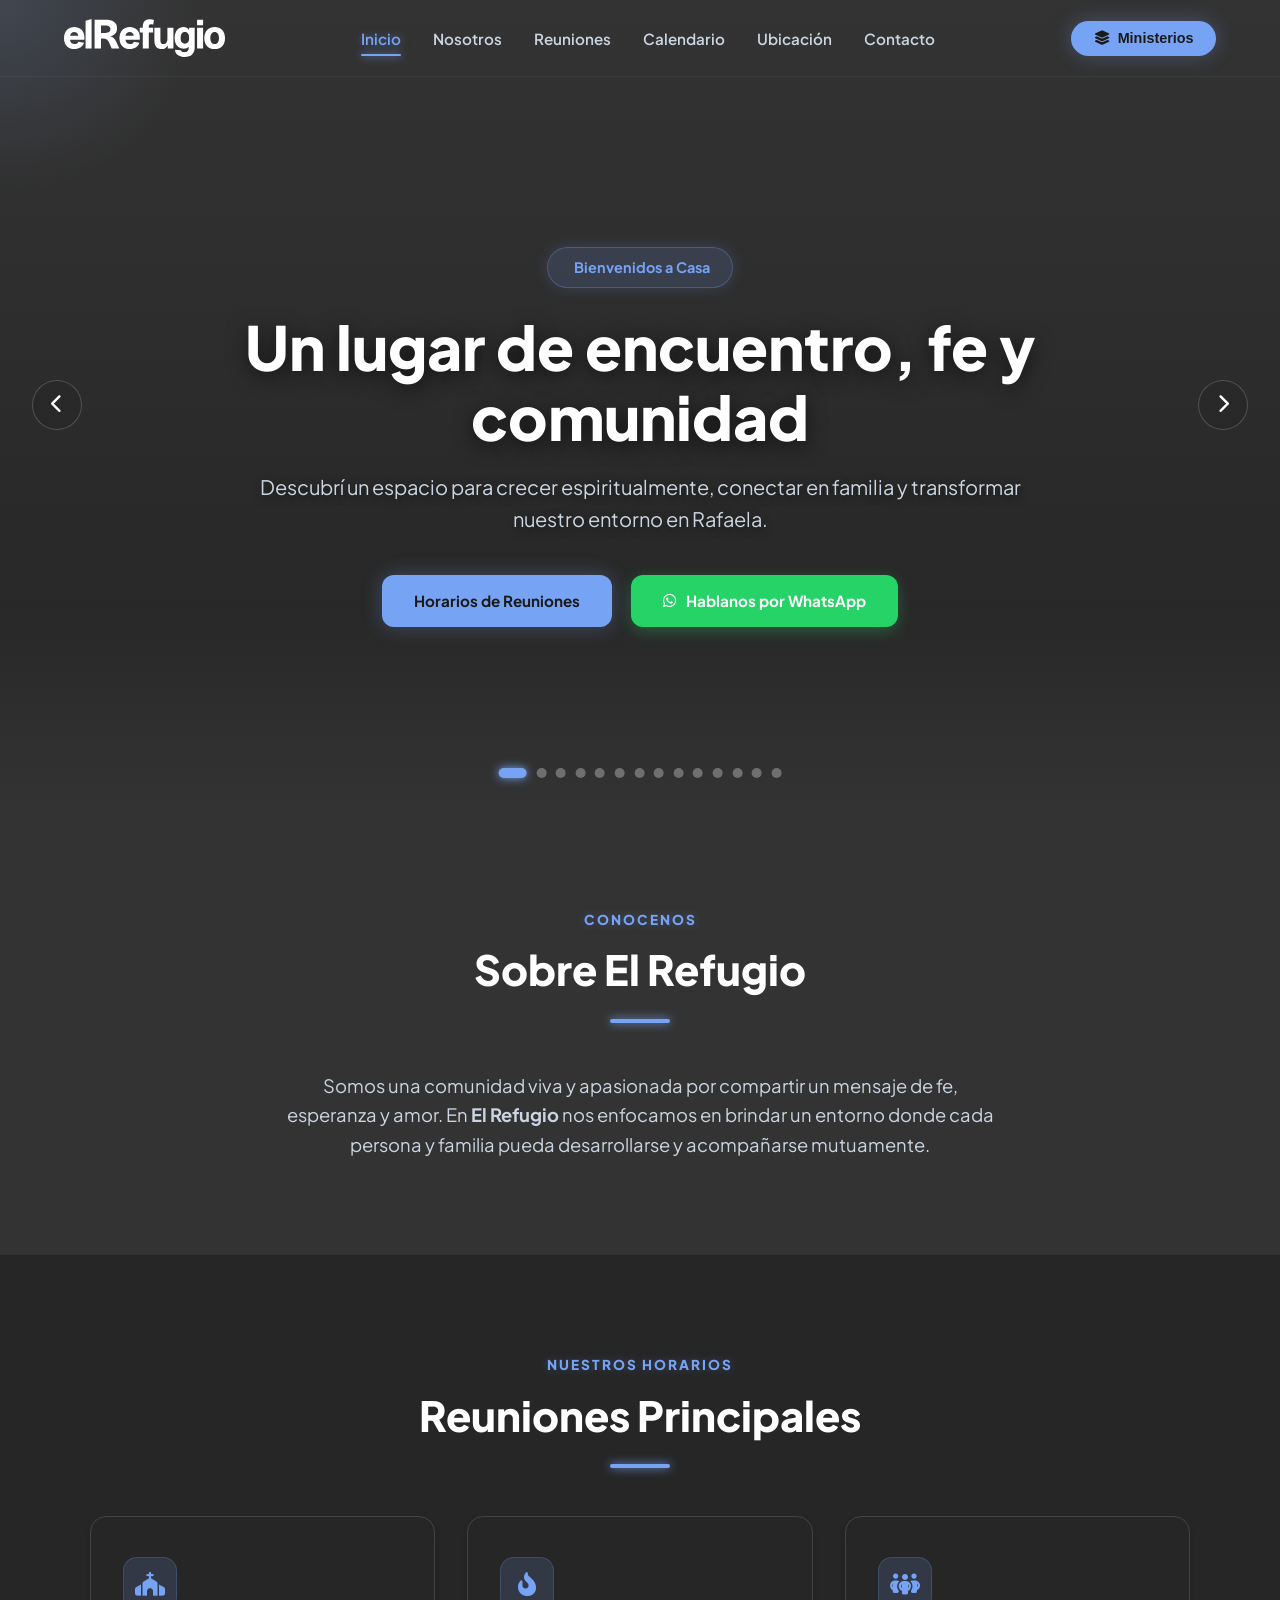
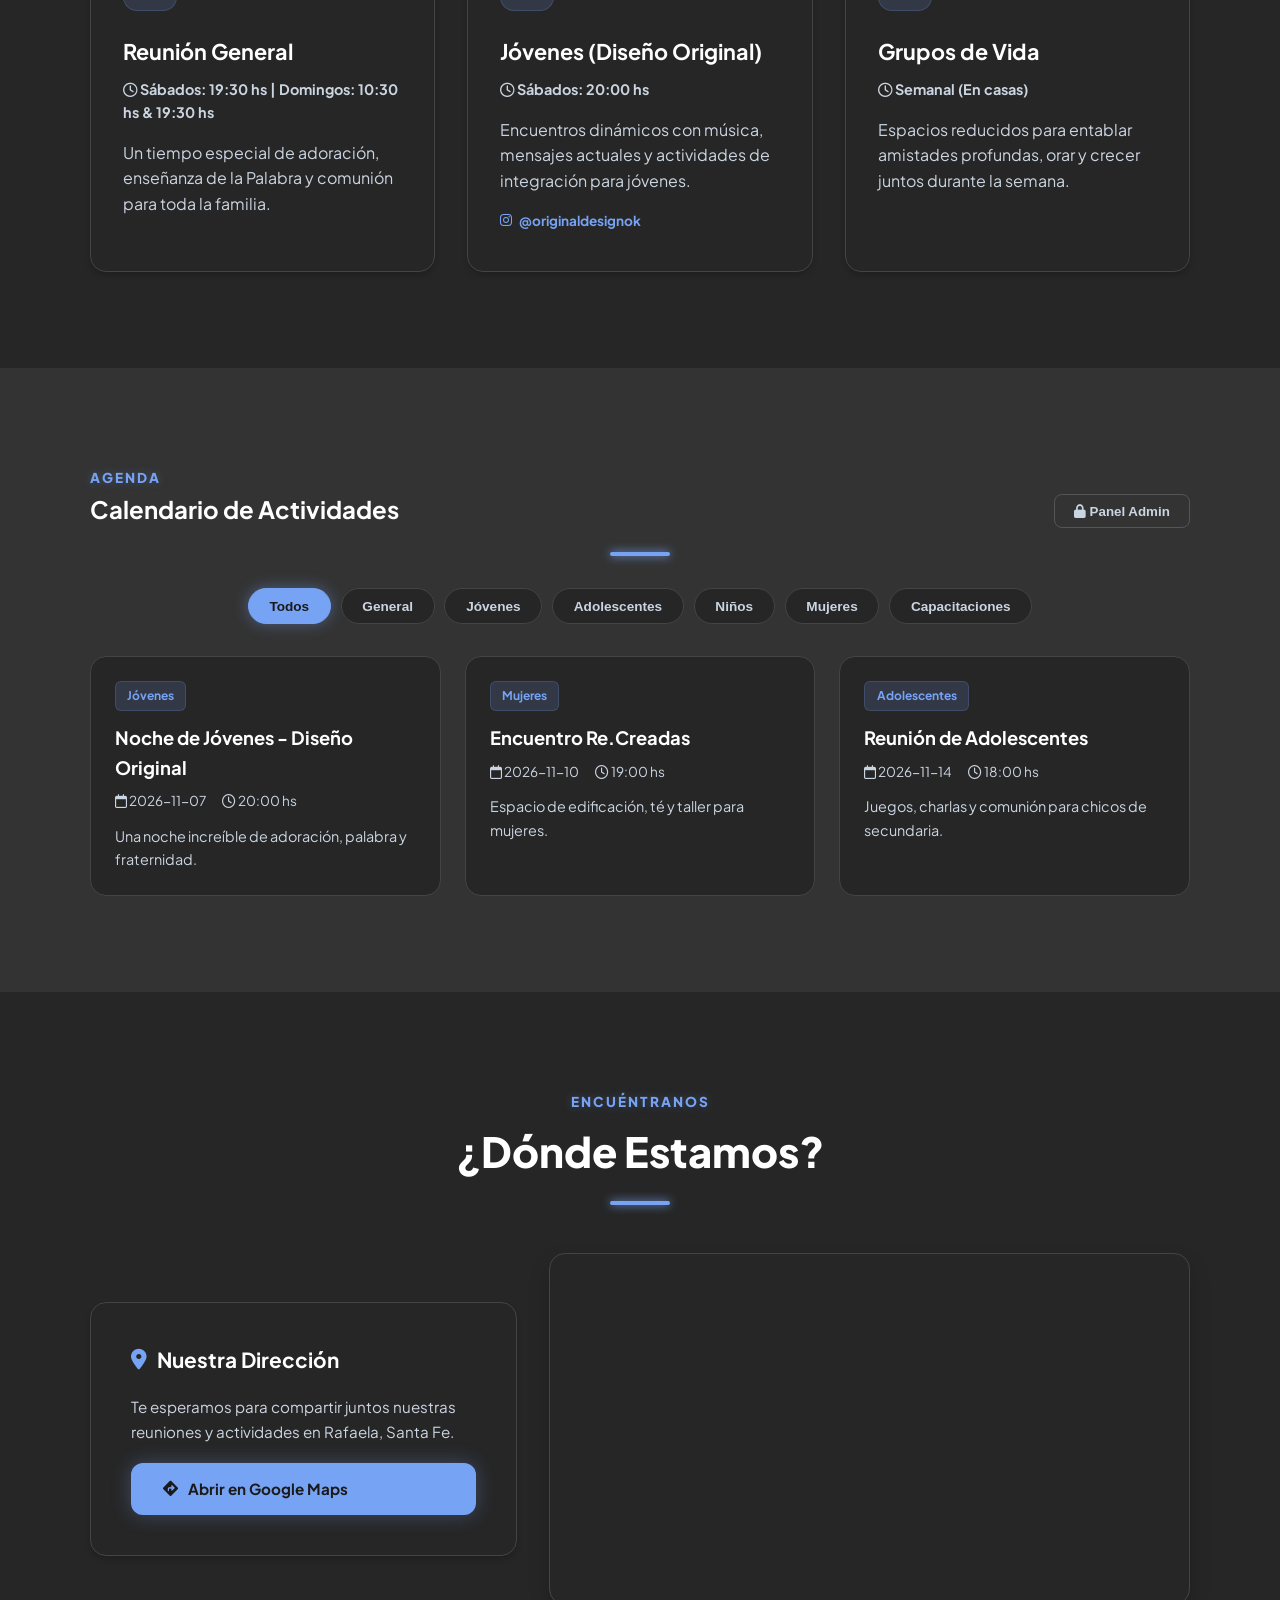
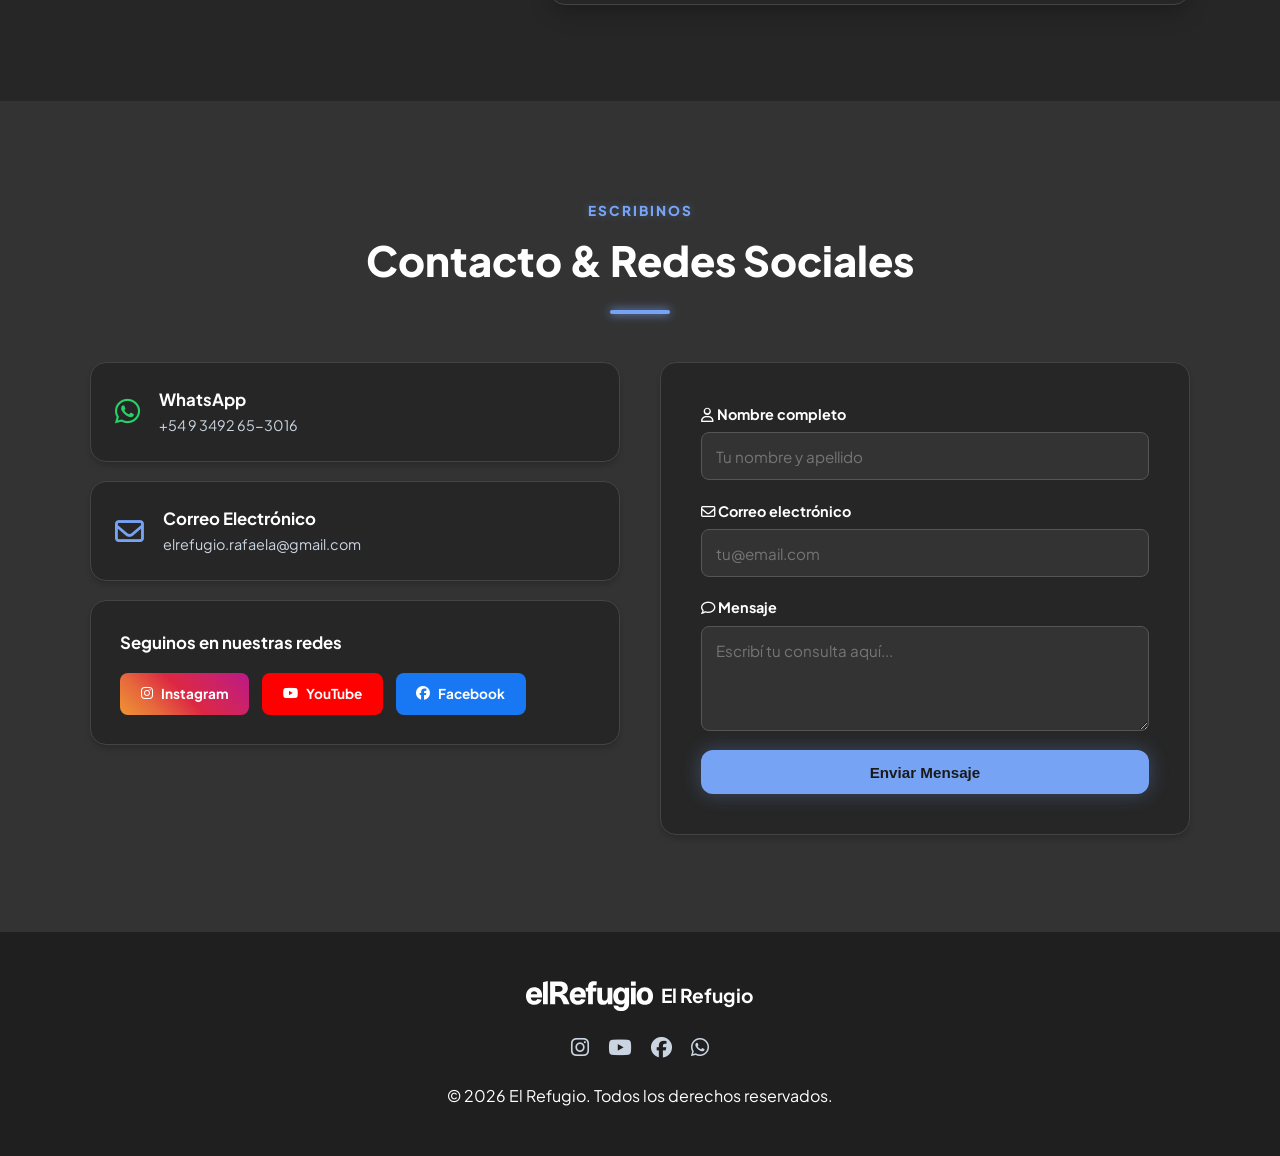
==== commit 26a8bb52: "Update index.html" ====
--- a/index.html
+++ b/index.html
@@ -31,7 +31,6 @@
     <div class="nav-container">
       <a href="javascript:void(0)" data-scroll="inicio" class="logo-brand">
         <img src="logo.svg" alt="El Refugio Logo" class="brand-logo-img" onerror="this.style.display='none'">
-        <span>El Refugio</span>
       </a>
 
       <nav class="nav-menu">
--- a/styles.css
+++ b/styles.css
@@ -12,12 +12,14 @@
   --dark-bg: #333333;
   --card-bg: #262626;
   --white: #ffffff;
-  --glass-bg: rgba(51, 51, 51, 0.95);
+  --glass-bg: rgba(51, 51, 51, 0.4);
+  --glass-bg-scrolled: rgba(38, 38, 38, 0.85);
   --shadow-sm: 0 4px 6px -1px rgba(0,0,0,0.2);
   --shadow-md: 0 10px 25px -5px rgba(0,0,0,0.3);
-  --shadow-lg: 0 20px 30px -10px rgba(0,0,0,0.4);
+  --shadow-lg: 0 20px 30px -10px rgba(0,0,0,0.5);
+  --shadow-glow: 0 0 20px rgba(119, 163, 245, 0.3);
   --radius: 16px;
-  --transition: all 0.3s cubic-bezier(0.4, 0, 0.2, 1);
+  --transition: all 0.4s cubic-bezier(0.16, 1, 0.3, 1);
 }
 
 * {
@@ -33,28 +35,61 @@
   background-color: var(--dark-bg);
   line-height: 1.6;
   overflow-x: hidden;
-}
-
-/* Header & Navbar */
+  position: relative;
+}
+
+/* --------------------------------------------------
+   1. MOUSE ILUMINADO (Glow Cursor Effect)
+   -------------------------------------------------- */
+.cursor-glow {
+  position: fixed;
+  width: 400px;
+  height: 400px;
+  border-radius: 50%;
+  background: radial-gradient(circle, rgba(119, 163, 245, 0.15) 0%, rgba(119, 163, 245, 0.05) 45%, transparent 70%);
+  pointer-events: none;
+  transform: translate(-50%, -50%);
+  z-index: 9999;
+  transition: transform 0.1s ease-out, opacity 0.3s ease;
+  mix-blend-mode: screen;
+}
+
+/* --------------------------------------------------
+   2. HEADER & NAVBAR (Transparente -> Desenfoque)
+   -------------------------------------------------- */
 .navbar {
   position: fixed;
   top: 0;
   left: 0;
   width: 100%;
   z-index: 1000;
-  background: var(--glass-bg);
-  backdrop-filter: blur(12px);
-  border-bottom: 1px solid #444444;
-  transition: var(--transition);
+  background: transparent;
+  backdrop-filter: blur(0px);
+  -webkit-backdrop-filter: blur(0px);
+  border-bottom: 1px solid rgba(255, 255, 255, 0.05);
+  transition: var(--transition);
+}
+
+.navbar.scrolled {
+  background: var(--glass-bg-scrolled);
+  backdrop-filter: blur(16px);
+  -webkit-backdrop-filter: blur(16px);
+  border-bottom: 1px solid rgba(255, 255, 255, 0.1);
+  box-shadow: 0 10px 30px rgba(0, 0, 0, 0.3);
 }
 
 .nav-container {
   max-width: 1200px;
   margin: 0 auto;
-  padding: 1rem 1.5rem;
+  padding: 1.2rem 1.5rem;
   display: flex;
   justify-content: space-between;
   align-items: center;
+  transition: var(--transition);
+}
+
+.navbar.scrolled .nav-container {
+  padding: 0.8rem 1.5rem;
 }
 
 .logo-brand {
@@ -86,21 +121,24 @@
   font-size: 0.95rem;
   transition: var(--transition);
   position: relative;
+  padding: 0.3rem 0;
 }
 
 .nav-item:hover, .nav-item.active {
   color: var(--accent-color);
+  text-shadow: 0 0 10px rgba(119, 163, 245, 0.5);
 }
 
 .nav-item.active::after {
   content: '';
   position: absolute;
-  bottom: -6px;
+  bottom: -4px;
   left: 0;
   width: 100%;
   height: 2px;
   background-color: var(--accent-color);
   border-radius: 2px;
+  box-shadow: 0 0 8px var(--accent-color);
 }
 
 .header-actions {
@@ -113,7 +151,7 @@
   background: var(--accent-color);
   color: #1a1a1a;
   border: none;
-  padding: 0.6rem 1.2rem;
+  padding: 0.6rem 1.4rem;
   border-radius: 50px;
   font-weight: 700;
   font-size: 0.9rem;
@@ -121,16 +159,16 @@
   display: flex;
   align-items: center;
   gap: 0.5rem;
-  box-shadow: 0 4px 12px rgba(119, 163, 245, 0.2);
+  box-shadow: var(--shadow-glow);
   transition: var(--transition);
 }
 
 .btn-ministerios:hover {
   background: var(--accent-hover);
-  transform: translateY(-2px);
-}
-
-/* Menu Hamburguesa */
+  transform: translateY(-2px) scale(1.03);
+  box-shadow: 0 0 25px rgba(119, 163, 245, 0.6);
+}
+
 .hamburger {
   display: none;
   flex-direction: column;
@@ -146,66 +184,154 @@
   transition: var(--transition);
 }
 
-/* Hero */
+/* --------------------------------------------------
+   3. HERO SLIDER (Adaptado a 14 Diapositivas)
+   -------------------------------------------------- */
 .hero {
   position: relative;
-  min-height: 85vh;
+  min-height: 90vh;
   display: flex;
   align-items: center;
   justify-content: center;
-  background: linear-gradient(135deg, #262626 0%, #333333 100%);
-  color: var(--white);
-  text-align: center;
-  padding: 6rem 1.5rem 4rem;
+  overflow: hidden;
+}
+
+.hero-slider-container {
+  position: absolute;
+  inset: 0;
+  width: 100%;
+  height: 100%;
+  z-index: 0;
+}
+
+.hero-slide {
+  position: absolute;
+  inset: 0;
+  opacity: 0;
+  transition: opacity 1.2s ease-in-out, transform 1.2s ease-in-out;
+  transform: scale(1.08);
+  background-size: cover;
+  background-position: center;
+}
+
+.hero-slide.active {
+  opacity: 1;
+  transform: scale(1);
 }
 
 .hero-overlay {
   position: absolute;
   inset: 0;
-  background: radial-gradient(circle at center, rgba(119, 163, 245, 0.1) 0%, transparent 70%);
+  background: linear-gradient(180deg, rgba(51, 51, 51, 0.5) 0%, rgba(38, 38, 38, 0.85) 75%, rgba(51, 51, 51, 1) 100%);
+  z-index: 1;
 }
 
 .hero-content {
   position: relative;
-  max-width: 800px;
-  z-index: 1;
+  max-width: 850px;
+  z-index: 2;
+  text-align: center;
+  padding: 8rem 1.5rem 4rem;
 }
 
 .hero-badge {
   display: inline-block;
-  background: rgba(255, 255, 255, 0.1);
-  padding: 0.4rem 1.2rem;
+  background: rgba(119, 163, 245, 0.15);
+  color: var(--accent-color);
+  padding: 0.5rem 1.4rem;
   border-radius: 50px;
-  font-size: 0.85rem;
-  font-weight: 600;
+  font-size: 0.9rem;
+  font-weight: 700;
   margin-bottom: 1.5rem;
-  border: 1px solid rgba(255, 255, 255, 0.2);
+  border: 1px solid rgba(119, 163, 245, 0.3);
+  backdrop-filter: blur(8px);
+  box-shadow: 0 0 15px rgba(119, 163, 245, 0.2);
 }
 
 .hero-content h1 {
-  font-size: 3.5rem;
+  font-size: 3.8rem;
   font-weight: 800;
   line-height: 1.15;
   margin-bottom: 1.2rem;
   color: var(--white);
+  text-shadow: 0 4px 20px rgba(0,0,0,0.6);
 }
 
 .hero-content p {
-  font-size: 1.2rem;
+  font-size: 1.25rem;
   color: var(--text-muted);
   margin-bottom: 2.5rem;
+  text-shadow: 0 2px 10px rgba(0,0,0,0.5);
 }
 
 .hero-buttons {
   display: flex;
-  gap: 1rem;
+  gap: 1.2rem;
   justify-content: center;
   flex-wrap: wrap;
 }
 
-/* Botones */
+.slider-btn {
+  position: absolute;
+  top: 50%;
+  transform: translateY(-50%);
+  z-index: 10;
+  background: rgba(38, 38, 38, 0.5);
+  border: 1px solid rgba(255, 255, 255, 0.2);
+  color: var(--white);
+  width: 50px;
+  height: 50px;
+  border-radius: 50%;
+  cursor: pointer;
+  display: flex;
+  align-items: center;
+  justify-content: center;
+  font-size: 1.2rem;
+  backdrop-filter: blur(8px);
+  transition: var(--transition);
+}
+
+.slider-btn:hover {
+  background: var(--accent-color);
+  color: #1a1a1a;
+  border-color: var(--accent-color);
+  box-shadow: var(--shadow-glow);
+}
+
+.slider-btn.prev { left: 2rem; }
+.slider-btn.next { right: 2rem; }
+
+.slider-dots {
+  position: absolute;
+  bottom: 2rem;
+  left: 50%;
+  transform: translateX(-50%);
+  z-index: 10;
+  display: flex;
+  gap: 0.6rem;
+}
+
+.dot {
+  width: 10px;
+  height: 10px;
+  border-radius: 50%;
+  background: rgba(255, 255, 255, 0.3);
+  cursor: pointer;
+  transition: var(--transition);
+}
+
+.dot.active, .dot:hover {
+  background: var(--accent-color);
+  width: 28px;
+  border-radius: 10px;
+  box-shadow: 0 0 10px var(--accent-color);
+}
+
+/* --------------------------------------------------
+   4. BOTONES & ELEMENTOS INTERACTIVOS
+   -------------------------------------------------- */
 .btn {
-  padding: 0.8rem 1.8rem;
+  padding: 0.85rem 2rem;
   border-radius: 12px;
   font-weight: 700;
   text-decoration: none;
@@ -214,28 +340,32 @@
   transition: var(--transition);
   display: inline-flex;
   align-items: center;
-  gap: 0.5rem;
+  gap: 0.6rem;
   font-size: 0.95rem;
 }
 
 .btn-primary {
   background-color: var(--accent-color);
   color: #1a1a1a;
+  box-shadow: var(--shadow-glow);
 }
 
 .btn-primary:hover {
   background-color: var(--accent-hover);
-  transform: translateY(-2px);
+  transform: translateY(-3px);
+  box-shadow: 0 0 25px rgba(119, 163, 245, 0.5);
 }
 
 .btn-whatsapp {
   background-color: var(--whatsapp-color);
   color: var(--white);
+  box-shadow: 0 4px 15px rgba(37, 211, 102, 0.3);
 }
 
 .btn-whatsapp:hover {
   background-color: var(--whatsapp-hover);
-  transform: translateY(-2px);
+  transform: translateY(-3px);
+  box-shadow: 0 0 25px rgba(37, 211, 102, 0.5);
 }
 
 .btn-block {
@@ -243,7 +373,9 @@
   justify-content: center;
 }
 
-/* Secciones Generales */
+/* --------------------------------------------------
+   5. SECCIONES GENERALES & TARJETAS
+   -------------------------------------------------- */
 .section {
   padding: 6rem 1.5rem;
   background-color: var(--dark-bg);
@@ -266,13 +398,14 @@
 .sub-title {
   color: var(--accent-color);
   text-transform: uppercase;
-  font-size: 0.8rem;
+  font-size: 0.85rem;
   font-weight: 800;
-  letter-spacing: 1.5px;
+  letter-spacing: 2px;
+  text-shadow: 0 0 10px rgba(119, 163, 245, 0.3);
 }
 
 .section-header h2 {
-  font-size: 2.5rem;
+  font-size: 2.6rem;
   font-weight: 800;
   color: var(--white);
   margin-top: 0.3rem;
@@ -284,17 +417,17 @@
   background-color: var(--accent-color);
   margin: 1rem auto 0;
   border-radius: 2px;
+  box-shadow: 0 0 10px var(--accent-color);
 }
 
 .section-desc {
   text-align: center;
-  max-width: 700px;
+  max-width: 720px;
   margin: 0 auto;
-  font-size: 1.1rem;
-  color: var(--text-muted);
-}
-
-/* Cards Reuniones */
+  font-size: 1.15rem;
+  color: var(--text-muted);
+}
+
 .cards-grid {
   display: grid;
   grid-template-columns: repeat(auto-fit, minmax(300px, 1fr));
@@ -313,26 +446,27 @@
 }
 
 .card:hover {
-  transform: translateY(-6px);
-  box-shadow: var(--shadow-md);
+  transform: translateY(-8px);
+  box-shadow: var(--shadow-lg), 0 0 20px rgba(119, 163, 245, 0.2);
   border-color: var(--accent-color);
 }
 
 .card-icon {
-  width: 50px;
-  height: 50px;
+  width: 54px;
+  height: 54px;
   background: rgba(119, 163, 245, 0.15);
   color: var(--accent-color);
   display: flex;
   align-items: center;
   justify-content: center;
-  border-radius: 12px;
-  font-size: 1.4rem;
+  border-radius: 14px;
+  font-size: 1.5rem;
   margin-bottom: 1.5rem;
+  border: 1px solid rgba(119, 163, 245, 0.2);
 }
 
 .card h3 {
-  font-size: 1.3rem;
+  font-size: 1.35rem;
   margin-bottom: 0.5rem;
   color: var(--white);
 }
@@ -357,13 +491,14 @@
   display: inline-flex;
   align-items: center;
   gap: 0.4rem;
+  transition: var(--transition);
 }
 
 .card-link:hover {
   text-decoration: underline;
-}
-
-/* Agenda / Calendario */
+  transform: translateX(4px);
+}
+
 .section-header-flex {
   display: flex;
   justify-content: space-between;
@@ -375,7 +510,7 @@
   background: none;
   border: 1px solid #555555;
   color: var(--text-muted);
-  padding: 0.5rem 1rem;
+  padding: 0.55rem 1.2rem;
   border-radius: 8px;
   cursor: pointer;
   font-weight: 600;
@@ -386,6 +521,7 @@
   background: var(--accent-color);
   color: #1a1a1a;
   border-color: var(--accent-color);
+  box-shadow: var(--shadow-glow);
 }
 
 .calendar-controls {
@@ -396,7 +532,7 @@
 
 .category-filters {
   display: flex;
-  gap: 0.5rem;
+  gap: 0.6rem;
   flex-wrap: wrap;
   justify-content: center;
 }
@@ -405,7 +541,7 @@
   border: none;
   background: #262626;
   color: var(--text-muted);
-  padding: 0.5rem 1.2rem;
+  padding: 0.6rem 1.3rem;
   border-radius: 50px;
   font-size: 0.85rem;
   font-weight: 600;
@@ -418,6 +554,7 @@
   background: var(--accent-color);
   color: #1a1a1a;
   border-color: var(--accent-color);
+  box-shadow: 0 0 15px rgba(119, 163, 245, 0.4);
 }
 
 .events-grid {
@@ -436,19 +573,21 @@
 }
 
 .event-card:hover {
+  transform: translateY(-5px);
   box-shadow: var(--shadow-md);
   border-color: var(--accent-color);
 }
 
 .event-tag {
   display: inline-block;
-  padding: 0.2rem 0.6rem;
+  padding: 0.25rem 0.7rem;
   background: rgba(119, 163, 245, 0.15);
   color: var(--accent-color);
   font-size: 0.75rem;
   font-weight: 700;
   border-radius: 6px;
   margin-bottom: 0.8rem;
+  border: 1px solid rgba(119, 163, 245, 0.2);
 }
 
 .event-title {
@@ -471,7 +610,6 @@
   color: var(--text-muted);
 }
 
-/* Ubicación & Mapa */
 .location-wrapper {
   display: grid;
   grid-template-columns: 1fr 1.5fr;
@@ -518,7 +656,6 @@
   display: block;
 }
 
-/* Contacto & Wrapper */
 .contact-wrapper {
   display: grid;
   grid-template-columns: 1fr 1fr;
@@ -547,7 +684,7 @@
 }
 
 .info-card:hover {
-  transform: translateY(-3px);
+  transform: translateY(-4px);
   box-shadow: var(--shadow-md);
   border-color: var(--accent-color);
 }
@@ -590,7 +727,7 @@
 }
 
 .social-btn {
-  padding: 0.6rem 1.2rem;
+  padding: 0.65rem 1.3rem;
   border-radius: 8px;
   text-decoration: none;
   font-weight: 700;
@@ -607,8 +744,8 @@
 .social-btn.fb { background: #1877f2; }
 
 .social-btn:hover {
-  transform: translateY(-2px);
-  opacity: 0.9;
+  transform: translateY(-3px);
+  box-shadow: 0 5px 15px rgba(0,0,0,0.4);
 }
 
 .contact-form {
@@ -639,7 +776,7 @@
 }
 
 .form-group input, .form-group textarea, .form-group select {
-  padding: 0.8rem;
+  padding: 0.85rem;
   border: 1px solid #555555;
   background-color: var(--dark-bg);
   color: var(--white);
@@ -652,15 +789,18 @@
 .form-group input:focus, .form-group textarea:focus, .form-group select:focus {
   outline: none;
   border-color: var(--accent-color);
-  box-shadow: 0 0 0 3px rgba(119, 163, 245, 0.2);
-}
-
-/* Modales */
+  box-shadow: 0 0 0 3px rgba(119, 163, 245, 0.25);
+}
+
+/* --------------------------------------------------
+   6. MODALES
+   -------------------------------------------------- */
 .modal-overlay {
   position: fixed;
   inset: 0;
-  background: rgba(38, 38, 38, 0.8);
-  backdrop-filter: blur(4px);
+  background: rgba(38, 38, 38, 0.85);
+  backdrop-filter: blur(8px);
+  -webkit-backdrop-filter: blur(8px);
   display: flex;
   align-items: center;
   justify-content: center;
@@ -683,19 +823,20 @@
   width: 90%;
   max-width: 550px;
   position: relative;
-  transform: translateY(20px);
+  transform: translateY(30px) scale(0.95);
   transition: var(--transition);
   max-height: 90vh;
   overflow-y: auto;
   color: var(--white);
+  box-shadow: var(--shadow-lg), 0 0 30px rgba(0, 0, 0, 0.5);
 }
 
 .modal-card.modal-large {
-  max-width: 900px;
+  max-width: 950px;
 }
 
 .modal-overlay.active .modal-card {
-  transform: translateY(0);
+  transform: translateY(0) scale(1);
 }
 
 .modal-close {
@@ -707,6 +848,12 @@
   font-size: 1.8rem;
   cursor: pointer;
   color: var(--text-muted);
+  transition: var(--transition);
+}
+
+.modal-close:hover {
+  color: var(--accent-color);
+  transform: rotate(90deg);
 }
 
 .modal-header {
@@ -722,13 +869,13 @@
 
 .ministerios-grid {
   display: grid;
-  grid-template-columns: repeat(auto-fit, minmax(250px, 1fr));
+  grid-template-columns: repeat(auto-fit, minmax(260px, 1fr));
   gap: 1.2rem;
 }
 
 .ministerio-item {
   background: var(--dark-bg);
-  padding: 1.2rem;
+  padding: 1.3rem;
   border-radius: 12px;
   text-align: left;
   border: 1px solid #444444;
@@ -738,13 +885,13 @@
 }
 
 .ministerio-item:hover {
-  transform: translateY(-3px);
-  box-shadow: var(--shadow-sm);
+  transform: translateY(-4px);
+  box-shadow: var(--shadow-md);
   border-color: var(--accent-color);
 }
 
 .ministerio-item i {
-  font-size: 1.5rem;
+  font-size: 1.6rem;
   color: var(--accent-color);
   margin-bottom: 0.6rem;
 }
@@ -777,7 +924,9 @@
   text-decoration: underline;
 }
 
-/* Footer */
+/* --------------------------------------------------
+   7. FOOTER
+   -------------------------------------------------- */
 .footer {
   background: #1f1f1f;
   color: var(--white);
@@ -819,12 +968,15 @@
 
 .footer-socials a:hover {
   color: var(--accent-color);
-}
-
-/* Animaciones */
+  transform: translateY(-3px);
+}
+
+/* --------------------------------------------------
+   8. ANIMACIONES FADE-IN
+   -------------------------------------------------- */
 .fade-in-up {
   opacity: 0;
-  transform: translateY(30px);
+  transform: translateY(35px);
   transition: opacity 0.8s ease, transform 0.8s ease;
 }
 
@@ -833,7 +985,9 @@
   transform: translateY(0);
 }
 
-/* Responsividad */
+/* --------------------------------------------------
+   9. RESPONSIVIDAD
+   -------------------------------------------------- */
 @media (max-width: 900px) {
   .contact-wrapper, .location-wrapper {
     grid-template-columns: 1fr;
@@ -841,6 +995,10 @@
 }
 
 @media (max-width: 768px) {
+  .cursor-glow {
+    display: none;
+  }
+
   .hamburger {
     display: flex;
   }
@@ -863,11 +1021,15 @@
   }
 
   .hero-content h1 {
-    font-size: 2.2rem;
+    font-size: 2.3rem;
   }
 
   .hero-buttons {
     flex-direction: column;
+  }
+
+  .slider-btn {
+    display: none;
   }
 
   .form-group-row {
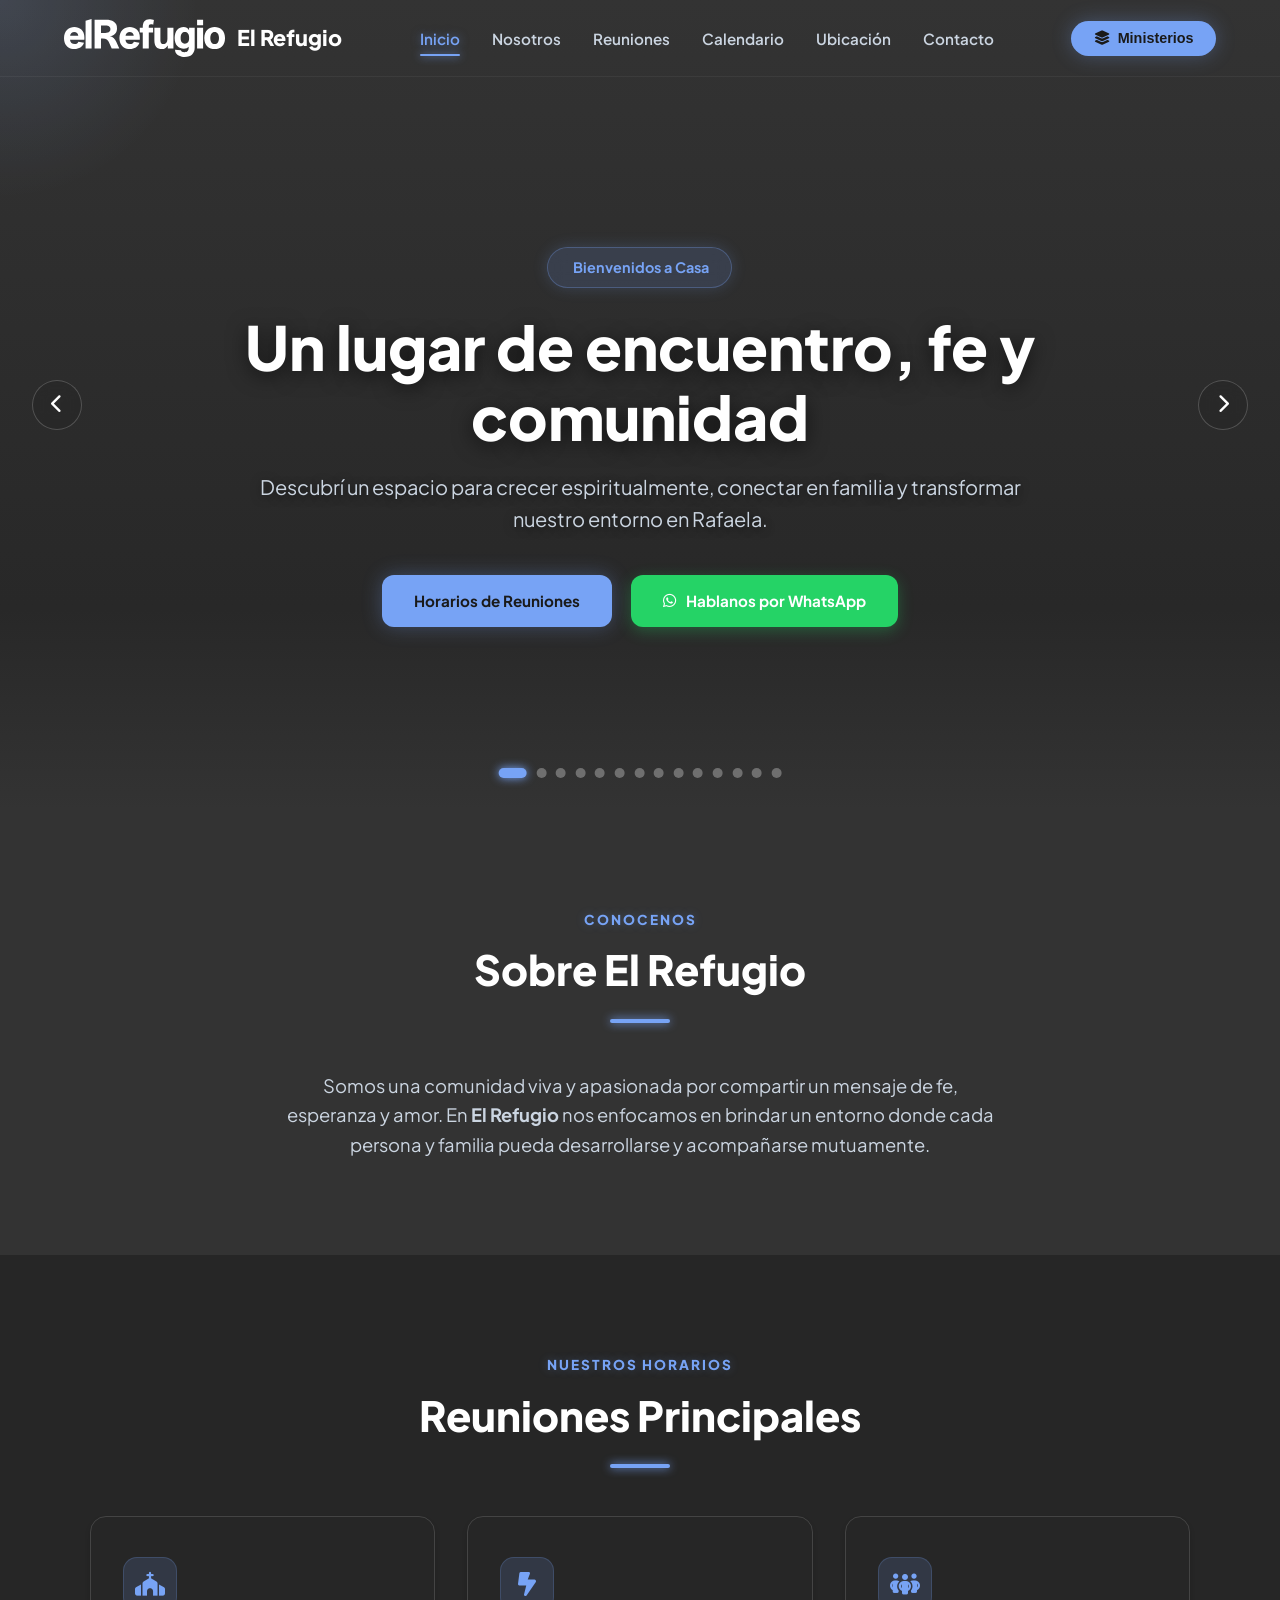
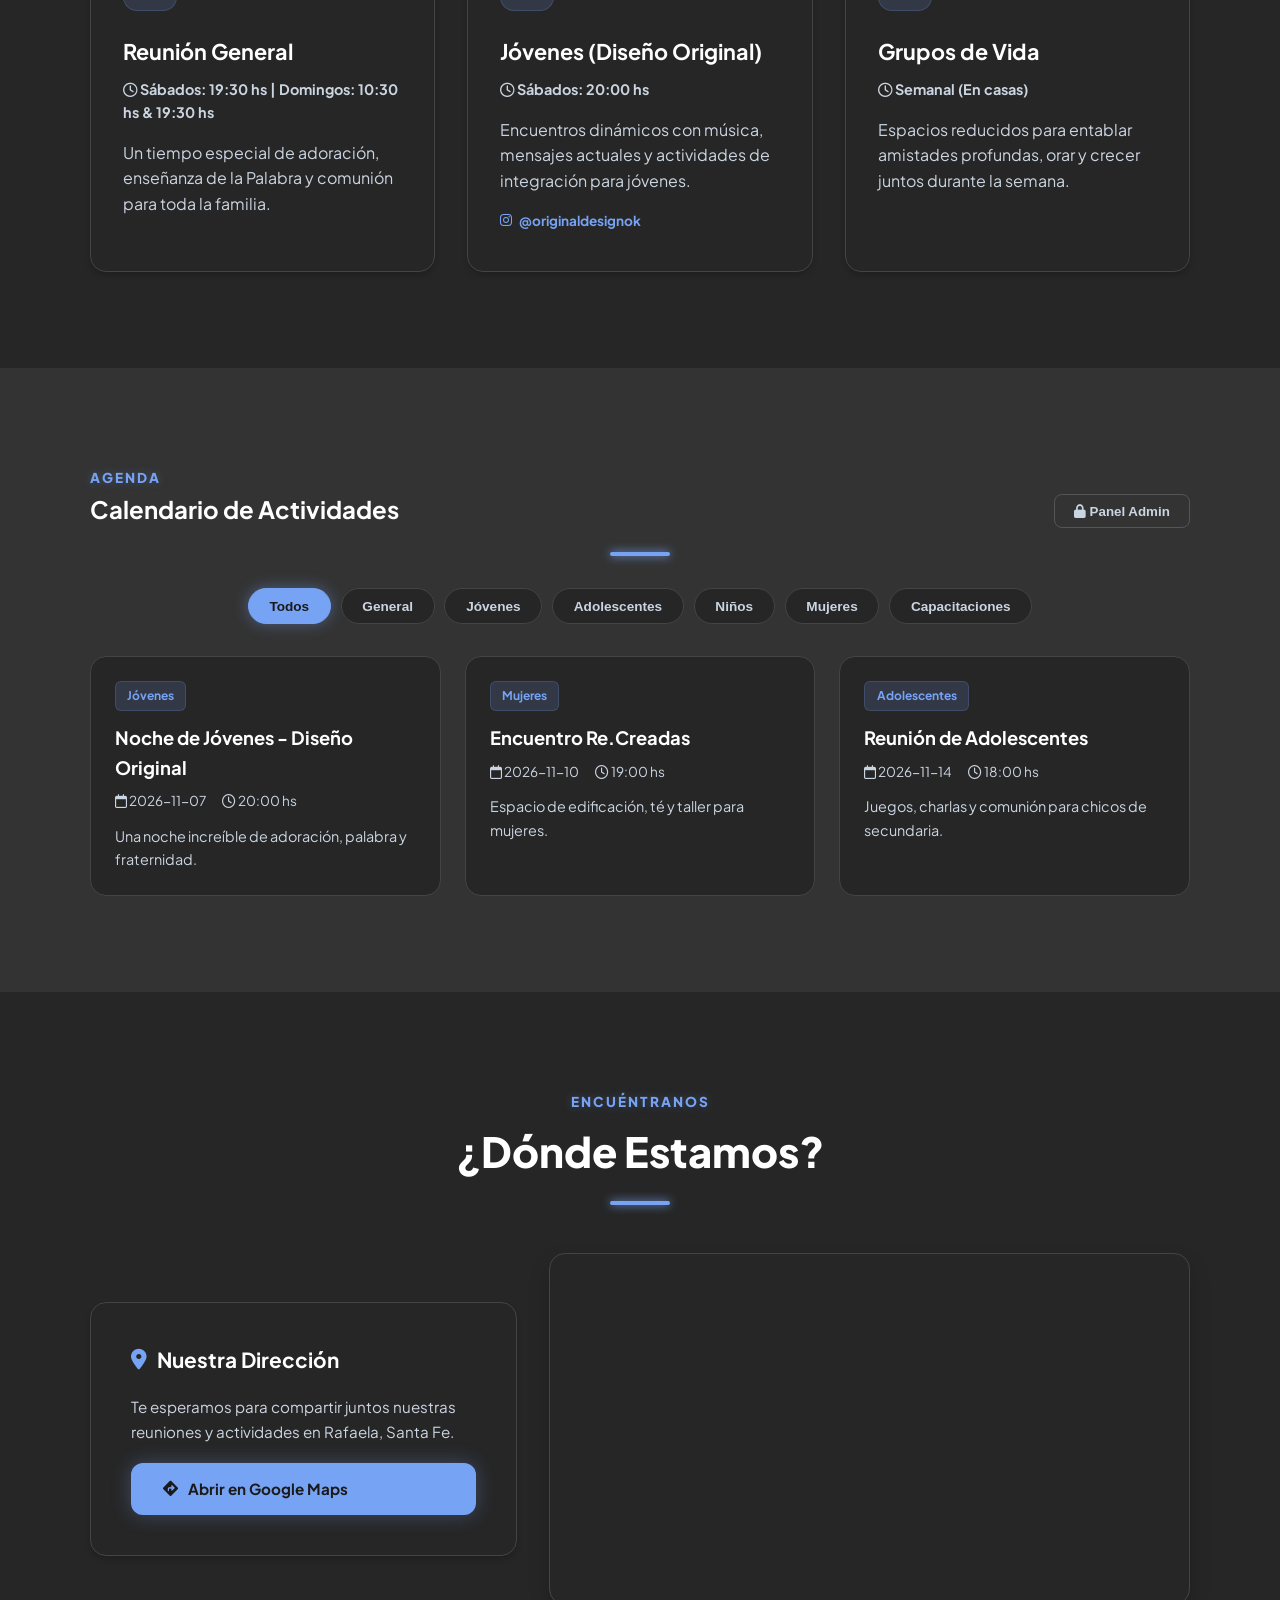
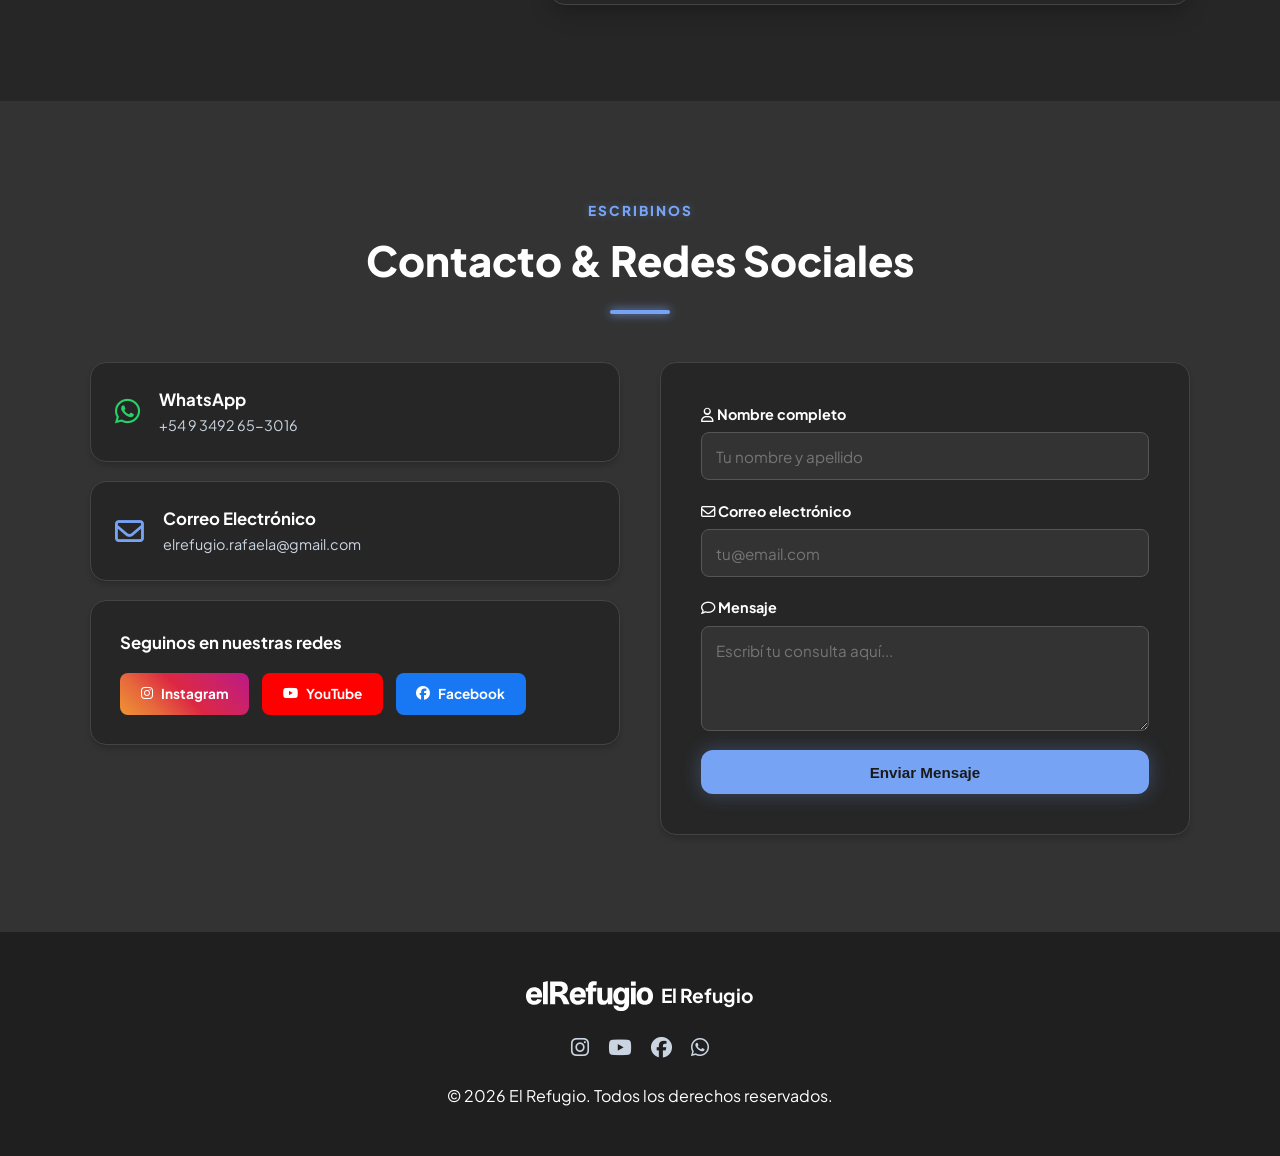
==== commit c21fbdd2: "Update index.html" ====
--- a/index.html
+++ b/index.html
@@ -31,6 +31,7 @@
     <div class="nav-container">
       <a href="javascript:void(0)" data-scroll="inicio" class="logo-brand">
         <img src="logo.svg" alt="El Refugio Logo" class="brand-logo-img" onerror="this.style.display='none'">
+        <span>El Refugio</span>
       </a>
 
       <nav class="nav-menu">
@@ -59,7 +60,7 @@
     </div>
   </header>
 
-  <!-- Hero Section con Slider (14 imágenes para 14 ministerios) -->
+  <!-- Hero Section con Slider (14 imágenes) -->
   <section id="inicio" class="hero">
     <div class="hero-slider-container" id="heroSlider">
       <div class="hero-slide active" style="background-image: url('https://images.unsplash.com/photo-1438232992991-995b7058bbb3?auto=format&fit=crop&w=1600&q=80');"></div>
@@ -128,7 +129,7 @@
           <p>Un tiempo especial de adoración, enseñanza de la Palabra y comunión para toda la familia.</p>
         </div>
         <div class="card">
-          <div class="card-icon"><i class="fa-solid fa-fire-flame-curved"></i></div>
+          <div class="card-icon"><i class="fa-solid fa-bolt-lightning"></i></div>
           <h3>Jóvenes (Diseño Original)</h3>
           <p class="card-time"><i class="fa-regular fa-clock"></i> Sábados: 20:00 hs</p>
           <p>Encuentros dinámicos con música, mensajes actuales y actividades de integración para jóvenes.</p>
@@ -178,7 +179,7 @@
     </div>
   </section>
 
-  <!-- Sección Ubicación & Mapa -->
+  <!-- Ubicación & Mapa -->
   <section id="ubicacion" class="section bg-light">
     <div class="container fade-in-up">
       <div class="section-header">
@@ -220,7 +221,6 @@
       </div>
 
       <div class="contact-wrapper">
-        <!-- Canales Directos -->
         <div class="contact-info-cards">
           <a href="https://wa.me/5493492653016" target="_blank" rel="noopener noreferrer" class="info-card">
             <i class="fa-brands fa-whatsapp icon-wa"></i>
@@ -246,7 +246,6 @@
           </div>
         </div>
 
-        <!-- Formulario -->
         <form class="contact-form" id="contactForm">
           <div class="form-group">
             <label for="nombre"><i class="fa-regular fa-user"></i> Nombre completo</label>
@@ -284,40 +283,47 @@
     </div>
   </footer>
 
-  <!-- MODAL: MINISTERIOS (14 Ministerios completos con líderes y contactos) -->
-  <div class="modal-overlay" id="modalMinisterios">
-    <div class="modal-card modal-large">
+  <!-- MODAL: MINISTERIOS FULL SCREEN (14 Ministerios) -->
+  <div class="modal-overlay modal-fullscreen" id="modalMinisterios">
+    <div class="modal-card modal-fullscreen-card">
       <button class="modal-close" id="closeMinisterios" aria-label="Cerrar modal">&times;</button>
       <div class="modal-header">
         <i class="fa-solid fa-shapes modal-icon"></i>
         <h3>Nuestros Ministerios</h3>
         <p>Espacios diseñados para el crecimiento, la comunión y el servicio</p>
       </div>
-      <div class="ministerios-grid">
+
+      <div class="ministerios-grid-fullscreen">
         
         <div class="ministerio-item">
           <i class="fa-solid fa-book-open-reader"></i>
           <h4>Estudio Bíblico</h4>
           <p>Profundizamos en las Escrituras para conocer la verdad, doctrina y aplicación práctica para la vida diaria.</p>
-          <p><strong>Horarios:</strong> Miércoles a las 20:00 hs</p>
-          <p><strong>Líder:</strong> Carlos Mangiaut (+54 9 3492 62-7992)</p>
-        </div>
-
-        <div class="ministerio-item">
-          <i class="fa-solid fa-hands-praying"></i>
+          <div class="min-details">
+            <p><strong>Horario:</strong> Miércoles 20:00 hs</p>
+            <p><strong>Líder:</strong> Carlos Mangiaut (+54 9 3492 62-7992)</p>
+          </div>
+        </div>
+
+        <div class="ministerio-item">
+          <i class="fa-solid fa-fire-flame-curved"></i>
           <h4>Casa de Oración</h4>
           <p>Un espacio dedicado a interceder por las necesidades de la iglesia, la ciudad y las familias en unidad.</p>
-          <p><strong>Horarios:</strong> Martes de 20:00 hs a 21:20 hs</p>
-          <p><strong>Líder:</strong> Maricel Altare (+54 9 3492 30-1198)</p>
+          <div class="min-details">
+            <p><strong>Horario:</strong> Martes 20:00 a 21:20 hs</p>
+            <p><strong>Líder:</strong> Maricel Altare (+54 9 3492 30-1198)</p>
+          </div>
           <a href="https://instagram.com/cdo.raf" target="_blank" rel="noopener noreferrer" class="min-link"><i class="fa-brands fa-instagram"></i> @cdo.raf</a>
         </div>
 
         <div class="ministerio-item">
-          <i class="fa-solid fa-fire-flame-curved"></i>
+          <i class="fa-solid fa-bolt-lightning"></i>
           <h4>Diseño Original (Jóvenes)</h4>
           <p>Movimiento de jóvenes conectados con su propósito, disfrutando de alabanza, amistad y dinamismo.</p>
-          <p><strong>Horarios:</strong> Sábados cada 15 días por la noche</p>
-          <p><strong>Líder:</strong> Alejandro Denasio (+54 9 3492 20-6427)</p>
+          <div class="min-details">
+            <p><strong>Horario:</strong> Sábados c/15 días (Noche)</p>
+            <p><strong>Líder:</strong> Alejandro Denasio (+54 9 3492 20-6427)</p>
+          </div>
           <a href="https://instagram.com/originaldesignok" target="_blank" rel="noopener noreferrer" class="min-link"><i class="fa-brands fa-instagram"></i> @originaldesignok</a>
         </div>
 
@@ -325,8 +331,10 @@
           <i class="fa-solid fa-user-group"></i>
           <h4>Adolescentes</h4>
           <p>Espacio propio para chicos en etapa escolar secundaria, compartiendo valores, charlas y diversión.</p>
-          <p><strong>Horarios:</strong> Sábados cada 15 días por la noche</p>
-          <p><strong>Líder:</strong> Eliana Bertone (+54 9 3492 50-8407)</p>
+          <div class="min-details">
+            <p><strong>Horario:</strong> Sábados c/15 días (Noche)</p>
+            <p><strong>Líder:</strong> Eliana Bertone (+54 9 3492 50-8407)</p>
+          </div>
           <a href="https://instagram.com/adosdelrefugio" target="_blank" rel="noopener noreferrer" class="min-link"><i class="fa-brands fa-instagram"></i> @adosdelrefugio</a>
         </div>
 
@@ -334,8 +342,10 @@
           <i class="fa-solid fa-person-breastfeeding"></i>
           <h4>Mujeres (Re.Creadas)</h4>
           <p>Encuentros de edificación, talleres y comunión para el desarrollo integral de las mujeres.</p>
-          <p><strong>Horarios:</strong> Actividades especiales</p>
-          <p><strong>Líder:</strong> Zaida Bertone (+54 9 3492 69-2584)</p>
+          <div class="min-details">
+            <p><strong>Horario:</strong> Actividades especiales</p>
+            <p><strong>Líder:</strong> Zaida Bertone (+54 9 3492 69-2584)</p>
+          </div>
           <a href="https://instagram.com/re.creadas" target="_blank" rel="noopener noreferrer" class="min-link"><i class="fa-brands fa-instagram"></i> @re.creadas</a>
         </div>
 
@@ -343,72 +353,90 @@
           <i class="fa-solid fa-child-reaching"></i>
           <h4>Refugio Kids</h4>
           <p>Enseñanza bíblica creativa, juegos y dinámicas adaptadas para que los más chicos vivan su fe.</p>
-          <p><strong>Horarios:</strong> Domingos en simultáneo con reunión general</p>
-          <p><strong>Líder:</strong> Andrea Torres (+54 9 3492 52-4301)</p>
+          <div class="min-details">
+            <p><strong>Horario:</strong> Domingos en simultáneo</p>
+            <p><strong>Líder:</strong> Andrea Torres (+54 9 3492 52-4301)</p>
+          </div>
         </div>
 
         <div class="ministerio-item">
           <i class="fa-solid fa-church"></i>
           <h4>Reuniones Generales</h4>
           <p>Nuestros encuentros principales de adoración congregacional, alabanza y mensaje central.</p>
-          <p><strong>Horarios:</strong> Sábados 19:30 hs | Domingos 10:30 hs y 19:30 hs[cite: 2]</p>
-          <p><strong>Líder:</strong> Henry Altare (+54 9 3492 65-8189)[cite: 2]</p>
+          <div class="min-details">
+            <p><strong>Horario:</strong> Sáb 19:30 | Dom 10:30 & 19:30</p>
+            <p><strong>Líder:</strong> Henry Altare (+54 9 3492 65-8189)</p>
+          </div>
         </div>
 
         <div class="ministerio-item">
           <i class="fa-solid fa-seedling"></i>
           <h4>Grupo de Preas</h4>
           <p>Acompañamiento y mentoría especial para preadolescentes en su transición.</p>
-          <p><strong>Horarios:</strong> Sábados cada 15 días por la mañana</p>
-          <p><strong>Líder:</strong> Mariela Magnien (+54 9 3492 30-0375)</p>
+          <div class="min-details">
+            <p><strong>Horario:</strong> Sábados c/15 días (Mañana)</p>
+            <p><strong>Líder:</strong> Mariela Magnien (+54 9 3492 30-0375)</p>
+          </div>
         </div>
 
         <div class="ministerio-item">
           <i class="fa-solid fa-hands-holding-child"></i>
           <h4>Adultos Mayores</h4>
           <p>Un espacio de contención, valor, compañía sabia y atención afectiva para nuestros mayores.</p>
-          <p><strong>Horarios:</strong> Viernes por la tarde</p>
-          <p><strong>Líder:</strong> Mariano Corica (+54 9 3492 59-7829)</p>
+          <div class="min-details">
+            <p><strong>Horario:</strong> Viernes por la tarde</p>
+            <p><strong>Líder:</strong> Mariano Corica (+54 9 3492 59-7829)</p>
+          </div>
         </div>
 
         <div class="ministerio-item">
           <i class="fa-solid fa-house-chimney-user"></i>
           <h4>Grupos de Vida</h4>
           <p>Comunidades hogareñas semanales para compartir la fe de cerca, apoyarnos y orar unos por otros.</p>
-          <p><strong>Horarios:</strong> Días y horarios que varían según grupo</p>
-          <p><strong>Líder:</strong> Facundo Curbelo (+54 9 3492 61-8302)</p>
+          <div class="min-details">
+            <p><strong>Horario:</strong> Días según grupo</p>
+            <p><strong>Líder:</strong> Facundo Curbelo (+54 9 3492 61-8302)</p>
+          </div>
         </div>
 
         <div class="ministerio-item">
           <i class="fa-solid fa-compass"></i>
           <h4>Alpha</h4>
           <p>Espacio de conversación abierta y exploración sobre la fe, la vida y el significado del cristianismo.</p>
-          <p><strong>Horarios:</strong> Días y horarios a consultar</p>
-          <p><strong>Líder:</strong> Alejandro Chiavassa (+54 9 3492 60-2513)</p>
+          <div class="min-details">
+            <p><strong>Horario:</strong> Días a consultar</p>
+            <p><strong>Líder:</strong> Alejandro Chiavassa (+54 9 3492 60-2513)</p>
+          </div>
         </div>
 
         <div class="ministerio-item">
           <i class="fa-solid fa-heart-circle-bolt"></i>
           <h4>Matrimonios</h4>
           <p>Encuentros y actividades orientadas al fortalecimiento del lazo conyugal y familiar.</p>
-          <p><strong>Horarios:</strong> Actividades especiales</p>
-          <p><strong>Líder:</strong> Alberto Trovarelli (+54 9 3492 65-3305)</p>
+          <div class="min-details">
+            <p><strong>Horario:</strong> Actividades especiales</p>
+            <p><strong>Líder:</strong> Alberto Trovarelli (+54 9 3492 65-3305)</p>
+          </div>
         </div>
 
         <div class="ministerio-item">
           <i class="fa-solid fa-hand-holding-heart"></i>
           <h4>Servicio Social</h4>
           <p>Acciones de ayuda comunitaria y asistencia práctica a quienes más lo necesitan.</p>
-          <p><strong>Horarios:</strong> Actividades especiales</p>
-          <p><strong>Líder:</strong> Carina Gramaglia (+54 9 3492 59-5300)</p>
+          <div class="min-details">
+            <p><strong>Horario:</strong> Actividades especiales</p>
+            <p><strong>Líder:</strong> Carina Gramaglia (+54 9 3492 59-5300)</p>
+          </div>
         </div>
 
         <div class="ministerio-item">
           <i class="fa-solid fa-hands-holding"></i>
           <h4>Madres que Oran</h4>
           <p>Grupos dedicados a interceder por los hijos, familias y futuras generaciones.</p>
-          <p><strong>Horarios:</strong> Días y horarios que varían según grupo</p>
-          <p><strong>Líder:</strong> Carina Gramaglia (+54 9 3492 59-5300)</p>
+          <div class="min-details">
+            <p><strong>Horario:</strong> Días según grupo</p>
+            <p><strong>Líder:</strong> Carina Gramaglia (+54 9 3492 59-5300)</p>
+          </div>
         </div>
 
       </div>
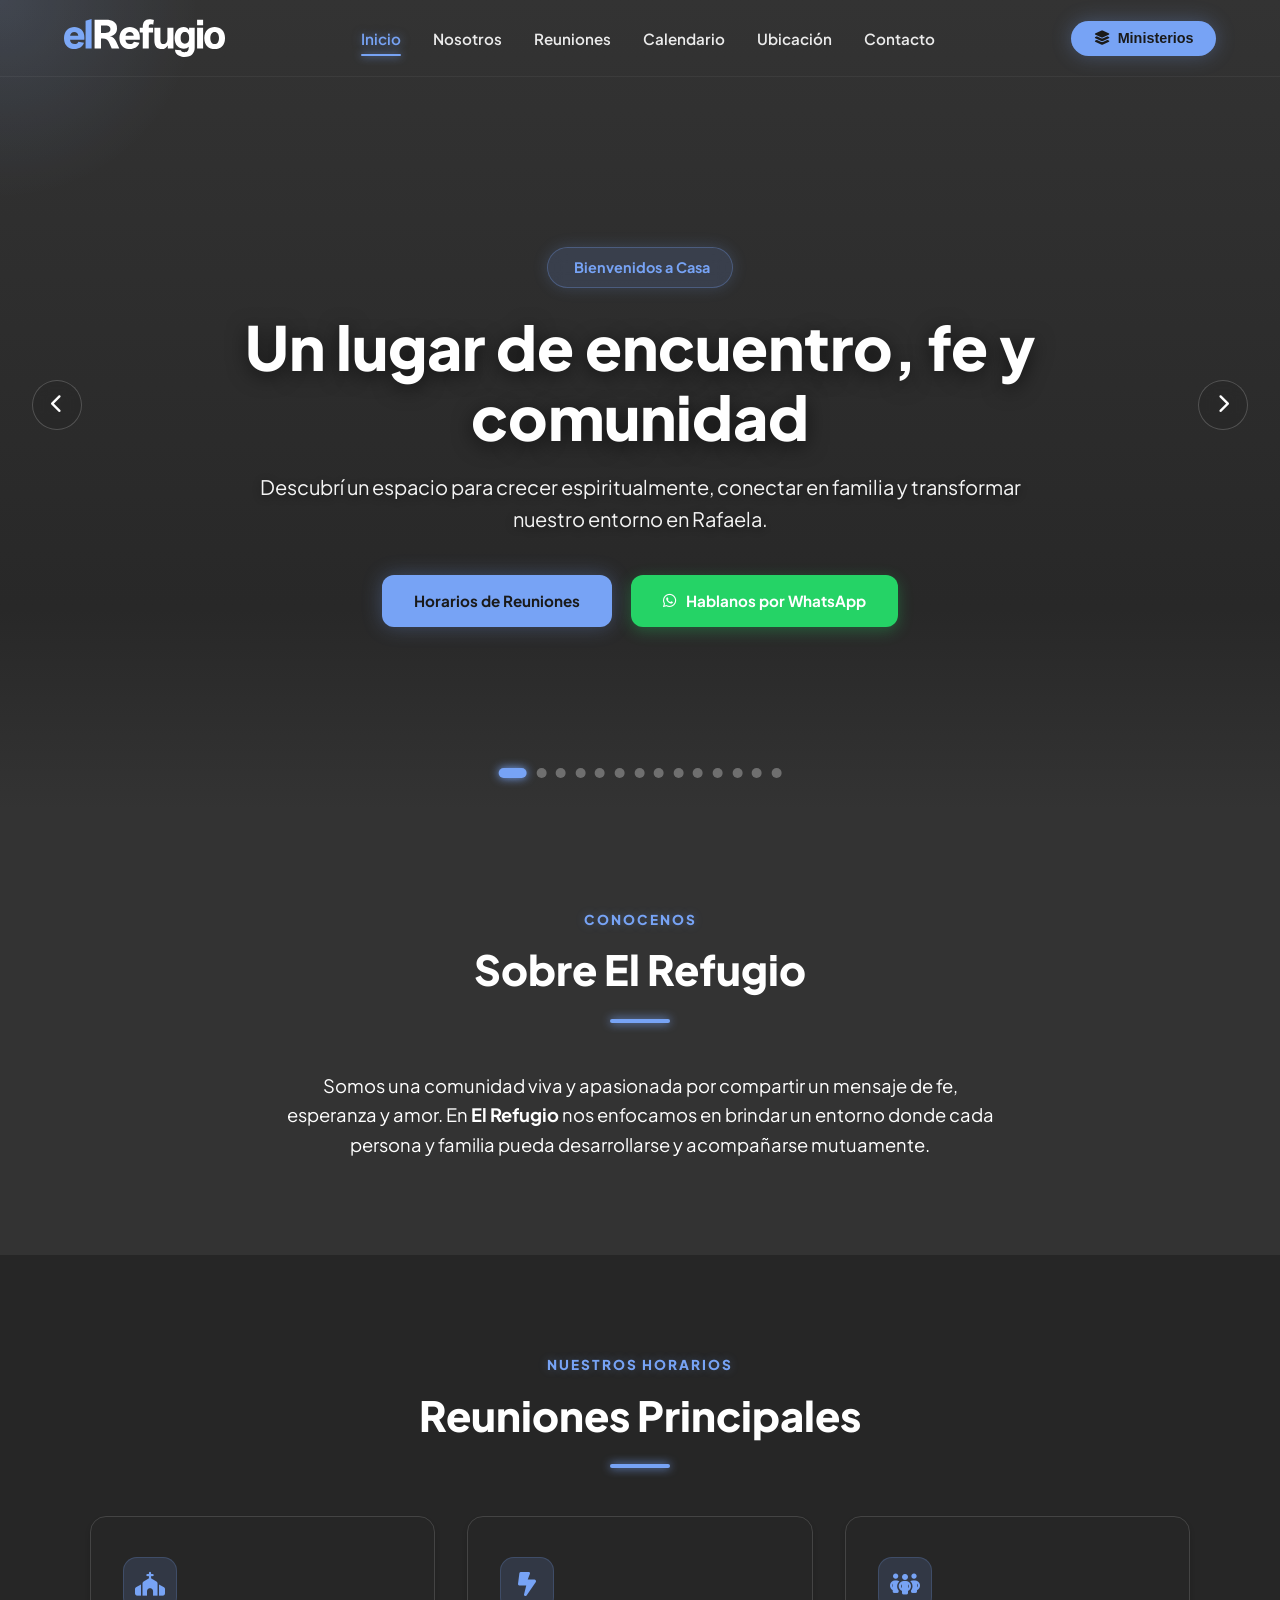
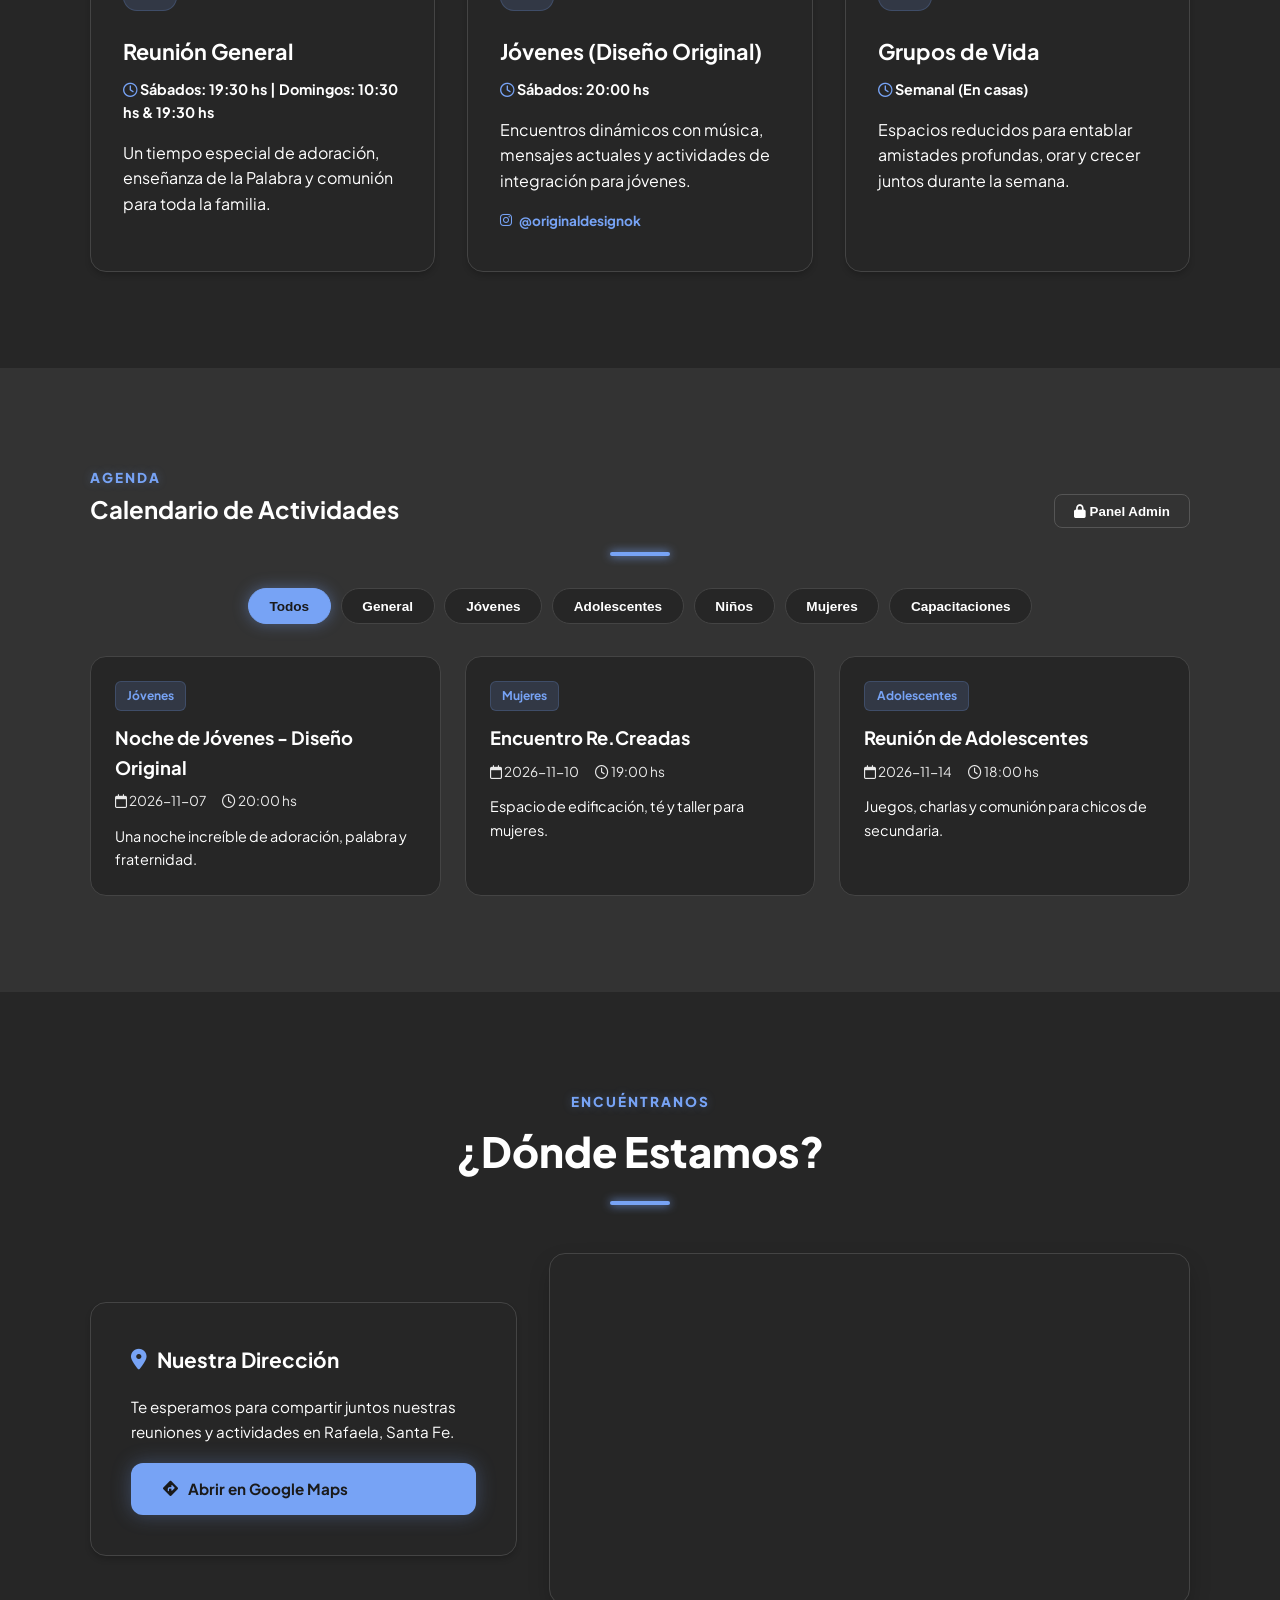
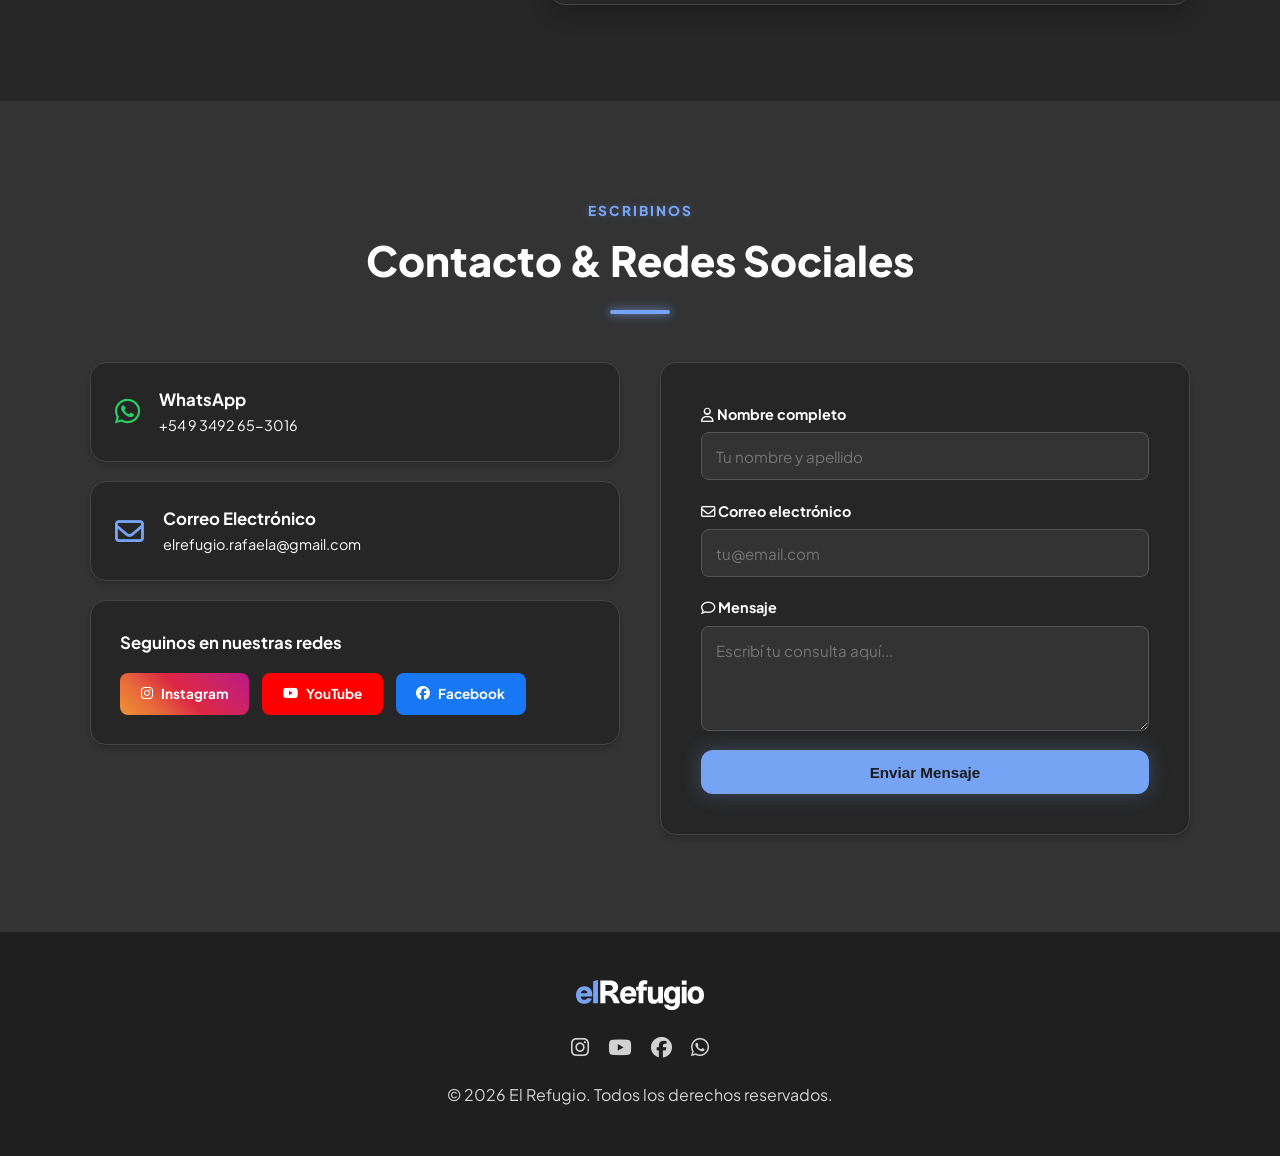
==== commit d6e138ca: "Update index.html" ====
--- a/index.html
+++ b/index.html
@@ -31,7 +31,6 @@
     <div class="nav-container">
       <a href="javascript:void(0)" data-scroll="inicio" class="logo-brand">
         <img src="logo.svg" alt="El Refugio Logo" class="brand-logo-img" onerror="this.style.display='none'">
-        <span>El Refugio</span>
       </a>
 
       <nav class="nav-menu">
@@ -271,7 +270,6 @@
     <div class="container footer-content">
       <div class="footer-brand">
         <img src="logo.svg" alt="Logo" class="footer-logo" onerror="this.style.display='none'">
-        <span>El Refugio</span>
       </div>
       <div class="footer-socials">
         <a href="https://www.instagram.com/elrefugiorafaela" target="_blank" rel="noopener noreferrer" aria-label="Instagram"><i class="fa-brands fa-instagram"></i></a>
@@ -287,11 +285,6 @@
   <div class="modal-overlay modal-fullscreen" id="modalMinisterios">
     <div class="modal-card modal-fullscreen-card">
       <button class="modal-close" id="closeMinisterios" aria-label="Cerrar modal">&times;</button>
-      <div class="modal-header">
-        <i class="fa-solid fa-shapes modal-icon"></i>
-        <h3>Nuestros Ministerios</h3>
-        <p>Espacios diseñados para el crecimiento, la comunión y el servicio</p>
-      </div>
 
       <div class="ministerios-grid-fullscreen">
         
@@ -364,8 +357,8 @@
           <h4>Reuniones Generales</h4>
           <p>Nuestros encuentros principales de adoración congregacional, alabanza y mensaje central.</p>
           <div class="min-details">
-            <p><strong>Horario:</strong> Sáb 19:30 | Dom 10:30 & 19:30</p>
-            <p><strong>Líder:</strong> Henry Altare (+54 9 3492 65-8189)</p>
+            <p><strong>Horario:</strong> Sáb 19:30 | Dom 10:30 & 19:30[cite: 2]</p>
+            <p><strong>Líder:</strong> Henry Altare (+54 9 3492 65-8189)[cite: 2]</p>
           </div>
         </div>
 
@@ -448,7 +441,6 @@
     <div class="modal-card">
       <button class="modal-close" id="closeAdmin" aria-label="Cerrar modal">&times;</button>
 
-      <!-- Paso 1: Auth -->
       <div id="adminAuthSection">
         <div class="modal-header">
           <i class="fa-solid fa-shield-halved modal-icon"></i>
@@ -463,7 +455,6 @@
         </form>
       </div>
 
-      <!-- Paso 2: Formulario de Nueva Actividad -->
       <div id="adminFormSection" style="display: none;">
         <div class="modal-header">
           <i class="fa-solid fa-calendar-plus modal-icon"></i>
--- a/styles.css
+++ b/styles.css
@@ -6,14 +6,14 @@
   --secondary-color: #f43f5e;
   --whatsapp-color: #25d366;
   --whatsapp-hover: #1da851;
-  --text-main: #ffffff;
-  --text-muted: #cbd5e1;
+  --text-main: #ffffff !important;
+  --text-muted: #ffffff !important;
   --light-bg: #262626;
   --dark-bg: #333333;
   --card-bg: #262626;
-  --white: #ffffff;
+  --white: #ffffff !important;
   --glass-bg: rgba(51, 51, 51, 0.4);
-  --glass-bg-scrolled: rgba(38, 38, 38, 0.85);
+  --glass-bg-scrolled: rgba(38, 38, 38, 0.95);
   --shadow-sm: 0 4px 6px -1px rgba(0,0,0,0.2);
   --shadow-md: 0 10px 25px -5px rgba(0,0,0,0.3);
   --shadow-lg: 0 20px 30px -10px rgba(0,0,0,0.5);
@@ -27,11 +27,12 @@
   padding: 0;
   box-sizing: border-box;
   scroll-behavior: smooth;
+  color: #ffffff !important; /* TODOS LOS TEXTOS 100% BLANCOS SÍ O SÍ */
 }
 
 body {
   font-family: 'Plus Jakarta Sans', sans-serif;
-  color: var(--text-main);
+  color: #ffffff !important;
   background-color: var(--dark-bg);
   line-height: 1.6;
   overflow-x: hidden;
@@ -39,7 +40,7 @@
 }
 
 /* --------------------------------------------------
-   1. MOUSE ILUMINADO (Glow Cursor Effect)
+   1. MOUSE ILUMINADO
    -------------------------------------------------- */
 .cursor-glow {
   position: fixed;
@@ -55,7 +56,7 @@
 }
 
 /* --------------------------------------------------
-   2. HEADER & NAVBAR (Transparente -> Desenfoque)
+   2. HEADER & NAVBAR
    -------------------------------------------------- */
 .navbar {
   position: fixed;
@@ -97,7 +98,7 @@
   align-items: center;
   gap: 0.75rem;
   text-decoration: none;
-  color: var(--white);
+  color: #ffffff !important;
   font-weight: 800;
   font-size: 1.35rem;
 }
@@ -116,16 +117,18 @@
 
 .nav-item {
   text-decoration: none;
-  color: var(--text-muted);
+  color: #ffffff !important;
   font-weight: 600;
   font-size: 0.95rem;
   transition: var(--transition);
   position: relative;
   padding: 0.3rem 0;
+  opacity: 0.9;
 }
 
 .nav-item:hover, .nav-item.active {
-  color: var(--accent-color);
+  color: var(--accent-color) !important;
+  opacity: 1;
   text-shadow: 0 0 10px rgba(119, 163, 245, 0.5);
 }
 
@@ -149,7 +152,7 @@
 
 .btn-ministerios {
   background: var(--accent-color);
-  color: #1a1a1a;
+  color: #1a1a1a !important;
   border: none;
   padding: 0.6rem 1.4rem;
   border-radius: 50px;
@@ -163,6 +166,10 @@
   transition: var(--transition);
 }
 
+.btn-ministerios * {
+  color: #1a1a1a !important;
+}
+
 .btn-ministerios:hover {
   background: var(--accent-hover);
   transform: translateY(-2px) scale(1.03);
@@ -179,13 +186,13 @@
 .hamburger span {
   width: 25px;
   height: 3px;
-  background-color: var(--white);
+  background-color: #ffffff;
   border-radius: 3px;
   transition: var(--transition);
 }
 
 /* --------------------------------------------------
-   3. HERO SLIDER (Adaptado a 14 Diapositivas)
+   3. HERO SLIDER
    -------------------------------------------------- */
 .hero {
   position: relative;
@@ -237,7 +244,7 @@
 .hero-badge {
   display: inline-block;
   background: rgba(119, 163, 245, 0.15);
-  color: var(--accent-color);
+  color: var(--accent-color) !important;
   padding: 0.5rem 1.4rem;
   border-radius: 50px;
   font-size: 0.9rem;
@@ -248,20 +255,25 @@
   box-shadow: 0 0 15px rgba(119, 163, 245, 0.2);
 }
 
+.hero-badge i {
+  color: var(--accent-color) !important;
+}
+
 .hero-content h1 {
   font-size: 3.8rem;
   font-weight: 800;
   line-height: 1.15;
   margin-bottom: 1.2rem;
-  color: var(--white);
+  color: #ffffff !important;
   text-shadow: 0 4px 20px rgba(0,0,0,0.6);
 }
 
 .hero-content p {
   font-size: 1.25rem;
-  color: var(--text-muted);
+  color: #ffffff !important;
   margin-bottom: 2.5rem;
   text-shadow: 0 2px 10px rgba(0,0,0,0.5);
+  opacity: 0.95;
 }
 
 .hero-buttons {
@@ -278,7 +290,7 @@
   z-index: 10;
   background: rgba(38, 38, 38, 0.5);
   border: 1px solid rgba(255, 255, 255, 0.2);
-  color: var(--white);
+  color: #ffffff !important;
   width: 50px;
   height: 50px;
   border-radius: 50%;
@@ -293,9 +305,12 @@
 
 .slider-btn:hover {
   background: var(--accent-color);
-  color: #1a1a1a;
   border-color: var(--accent-color);
   box-shadow: var(--shadow-glow);
+}
+
+.slider-btn:hover i {
+  color: #1a1a1a !important;
 }
 
 .slider-btn.prev { left: 2rem; }
@@ -328,7 +343,7 @@
 }
 
 /* --------------------------------------------------
-   4. BOTONES & ELEMENTOS INTERACTIVOS
+   4. BOTONES & INTERACCIONES
    -------------------------------------------------- */
 .btn {
   padding: 0.85rem 2rem;
@@ -346,8 +361,12 @@
 
 .btn-primary {
   background-color: var(--accent-color);
-  color: #1a1a1a;
+  color: #1a1a1a !important;
   box-shadow: var(--shadow-glow);
+}
+
+.btn-primary * {
+  color: #1a1a1a !important;
 }
 
 .btn-primary:hover {
@@ -358,7 +377,7 @@
 
 .btn-whatsapp {
   background-color: var(--whatsapp-color);
-  color: var(--white);
+  color: #ffffff !important;
   box-shadow: 0 4px 15px rgba(37, 211, 102, 0.3);
 }
 
@@ -396,7 +415,7 @@
 }
 
 .sub-title {
-  color: var(--accent-color);
+  color: var(--accent-color) !important;
   text-transform: uppercase;
   font-size: 0.85rem;
   font-weight: 800;
@@ -407,7 +426,7 @@
 .section-header h2 {
   font-size: 2.6rem;
   font-weight: 800;
-  color: var(--white);
+  color: #ffffff !important;
   margin-top: 0.3rem;
 }
 
@@ -425,7 +444,7 @@
   max-width: 720px;
   margin: 0 auto;
   font-size: 1.15rem;
-  color: var(--text-muted);
+  color: #ffffff !important;
 }
 
 .cards-grid {
@@ -455,7 +474,6 @@
   width: 54px;
   height: 54px;
   background: rgba(119, 163, 245, 0.15);
-  color: var(--accent-color);
   display: flex;
   align-items: center;
   justify-content: center;
@@ -465,33 +483,45 @@
   border: 1px solid rgba(119, 163, 245, 0.2);
 }
 
+.card-icon i {
+  color: var(--accent-color) !important;
+}
+
 .card h3 {
   font-size: 1.35rem;
   margin-bottom: 0.5rem;
-  color: var(--white);
+  color: #ffffff !important;
 }
 
 .card-time {
-  color: var(--accent-color);
+  color: var(--accent-color) !important;
   font-weight: 700;
   font-size: 0.9rem;
   margin-bottom: 1rem;
 }
 
+.card-time i {
+  color: var(--accent-color) !important;
+}
+
 .card p {
-  color: var(--text-muted);
+  color: #ffffff !important;
 }
 
 .card-link {
   margin-top: 1rem;
   font-size: 0.85rem;
   font-weight: 700;
-  color: var(--accent-color);
+  color: var(--accent-color) !important;
   text-decoration: none;
   display: inline-flex;
   align-items: center;
   gap: 0.4rem;
   transition: var(--transition);
+}
+
+.card-link i {
+  color: var(--accent-color) !important;
 }
 
 .card-link:hover {
@@ -509,7 +539,7 @@
 .btn-admin-trigger {
   background: none;
   border: 1px solid #555555;
-  color: var(--text-muted);
+  color: #ffffff !important;
   padding: 0.55rem 1.2rem;
   border-radius: 8px;
   cursor: pointer;
@@ -519,9 +549,13 @@
 
 .btn-admin-trigger:hover {
   background: var(--accent-color);
-  color: #1a1a1a;
+  color: #1a1a1a !important;
   border-color: var(--accent-color);
   box-shadow: var(--shadow-glow);
+}
+
+.btn-admin-trigger:hover i {
+  color: #1a1a1a !important;
 }
 
 .calendar-controls {
@@ -540,7 +574,7 @@
 .filter-btn {
   border: none;
   background: #262626;
-  color: var(--text-muted);
+  color: #ffffff !important;
   padding: 0.6rem 1.3rem;
   border-radius: 50px;
   font-size: 0.85rem;
@@ -552,7 +586,7 @@
 
 .filter-btn.active, .filter-btn:hover {
   background: var(--accent-color);
-  color: #1a1a1a;
+  color: #1a1a1a !important;
   border-color: var(--accent-color);
   box-shadow: 0 0 15px rgba(119, 163, 245, 0.4);
 }
@@ -582,7 +616,7 @@
   display: inline-block;
   padding: 0.25rem 0.7rem;
   background: rgba(119, 163, 245, 0.15);
-  color: var(--accent-color);
+  color: var(--accent-color) !important;
   font-size: 0.75rem;
   font-weight: 700;
   border-radius: 6px;
@@ -593,21 +627,22 @@
 .event-title {
   font-size: 1.15rem;
   font-weight: 700;
-  color: var(--white);
+  color: #ffffff !important;
   margin-bottom: 0.5rem;
 }
 
 .event-meta {
   font-size: 0.85rem;
-  color: var(--text-muted);
+  color: #ffffff !important;
   margin-bottom: 0.8rem;
   display: flex;
   gap: 1rem;
+  opacity: 0.9;
 }
 
 .event-desc {
   font-size: 0.9rem;
-  color: var(--text-muted);
+  color: #ffffff !important;
 }
 
 .location-wrapper {
@@ -630,18 +665,18 @@
 
 .location-info h3 {
   font-size: 1.3rem;
-  color: var(--white);
+  color: #ffffff !important;
   display: flex;
   align-items: center;
   gap: 0.6rem;
 }
 
 .location-info h3 i {
-  color: var(--accent-color);
+  color: var(--accent-color) !important;
 }
 
 .location-info p {
-  color: var(--text-muted);
+  color: #ffffff !important;
   font-size: 0.95rem;
 }
 
@@ -677,7 +712,6 @@
   align-items: center;
   gap: 1.2rem;
   text-decoration: none;
-  color: inherit;
   box-shadow: var(--shadow-sm);
   border: 1px solid #444444;
   transition: var(--transition);
@@ -693,17 +727,17 @@
   font-size: 1.8rem;
 }
 
-.icon-wa { color: var(--whatsapp-color); }
-.icon-mail { color: var(--accent-color); }
+.icon-wa { color: var(--whatsapp-color) !important; }
+.icon-mail { color: var(--accent-color) !important; }
 
 .info-card h4 {
   font-size: 1.05rem;
-  color: var(--white);
+  color: #ffffff !important;
 }
 
 .info-card p {
   font-size: 0.9rem;
-  color: var(--text-muted);
+  color: #ffffff !important;
 }
 
 .social-links-box {
@@ -716,7 +750,7 @@
 
 .social-links-box h4 {
   font-size: 1.05rem;
-  color: var(--white);
+  color: #ffffff !important;
   margin-bottom: 1rem;
 }
 
@@ -732,7 +766,7 @@
   text-decoration: none;
   font-weight: 700;
   font-size: 0.85rem;
-  color: var(--white);
+  color: #ffffff !important;
   display: inline-flex;
   align-items: center;
   gap: 0.5rem;
@@ -772,14 +806,14 @@
 .form-group label {
   font-size: 0.9rem;
   font-weight: 700;
-  color: var(--white);
+  color: #ffffff !important;
 }
 
 .form-group input, .form-group textarea, .form-group select {
   padding: 0.85rem;
   border: 1px solid #555555;
   background-color: var(--dark-bg);
-  color: var(--white);
+  color: #ffffff !important;
   border-radius: 8px;
   font-family: inherit;
   font-size: 0.95rem;
@@ -793,7 +827,7 @@
 }
 
 /* --------------------------------------------------
-   6. MODALES
+   6. MODAL MINISTERIOS FULL SCREEN (1920x1080)
    -------------------------------------------------- */
 .modal-overlay {
   position: fixed;
@@ -827,97 +861,152 @@
   transition: var(--transition);
   max-height: 90vh;
   overflow-y: auto;
-  color: var(--white);
   box-shadow: var(--shadow-lg), 0 0 30px rgba(0, 0, 0, 0.5);
 }
 
-.modal-card.modal-large {
-  max-width: 950px;
-}
-
-.modal-overlay.active .modal-card {
-  transform: translateY(0) scale(1);
+/* Modal Fullscreen */
+.modal-overlay.modal-fullscreen {
+  padding: 0;
+}
+
+.modal-card.modal-fullscreen-card {
+  width: 100vw;
+  height: 100vh;
+  max-width: 100vw;
+  max-height: 100vh;
+  border-radius: 0;
+  border: none;
+  padding: 3rem 4rem;
+  display: flex;
+  flex-direction: column;
+  background: #1f1f1f;
 }
 
 .modal-close {
   position: absolute;
-  top: 1.2rem;
-  right: 1.5rem;
-  background: none;
-  border: none;
-  font-size: 1.8rem;
+  top: 1.5rem;
+  right: 2.5rem;
+  background: rgba(255, 255, 255, 0.05);
+  border: 1px solid #444444;
+  font-size: 2rem;
   cursor: pointer;
-  color: var(--text-muted);
-  transition: var(--transition);
+  color: #ffffff !important;
+  width: 50px;
+  height: 50px;
+  border-radius: 50%;
+  display: flex;
+  align-items: center;
+  justify-content: center;
+  transition: var(--transition);
+  z-index: 10;
 }
 
 .modal-close:hover {
-  color: var(--accent-color);
+  background: var(--accent-color);
+  color: #1a1a1a !important;
+  border-color: var(--accent-color);
   transform: rotate(90deg);
 }
 
 .modal-header {
   text-align: center;
   margin-bottom: 2rem;
+  flex-shrink: 0;
+}
+
+.modal-header h3 {
+  font-size: 2.2rem;
+  font-weight: 800;
+  color: #ffffff !important;
+}
+
+.modal-header p {
+  color: #ffffff !important;
+  font-size: 1.1rem;
+  opacity: 0.9;
 }
 
 .modal-icon {
   font-size: 2.5rem;
-  color: var(--accent-color);
-  margin-bottom: 0.5rem;
-}
-
-.ministerios-grid {
+  color: var(--accent-color) !important;
+  margin-bottom: 0.4rem;
+}
+
+/* Grid optimizada para 1920x1080 */
+.ministerios-grid-fullscreen {
   display: grid;
-  grid-template-columns: repeat(auto-fit, minmax(260px, 1fr));
+  grid-template-columns: repeat(5, 1fr);
   gap: 1.2rem;
+  overflow-y: auto;
+  padding-right: 0.5rem;
+  flex-grow: 1;
+  align-content: start;
 }
 
 .ministerio-item {
-  background: var(--dark-bg);
-  padding: 1.3rem;
-  border-radius: 12px;
+  background: #2a2a2a;
+  padding: 1.2rem;
+  border-radius: 14px;
   text-align: left;
   border: 1px solid #444444;
   transition: var(--transition);
   display: flex;
   flex-direction: column;
+  height: 100%;
 }
 
 .ministerio-item:hover {
   transform: translateY(-4px);
-  box-shadow: var(--shadow-md);
+  box-shadow: var(--shadow-md), 0 0 15px rgba(119, 163, 245, 0.2);
   border-color: var(--accent-color);
+  background: #333333;
 }
 
 .ministerio-item i {
   font-size: 1.6rem;
-  color: var(--accent-color);
-  margin-bottom: 0.6rem;
+  color: var(--accent-color) !important;
+  margin-bottom: 0.5rem;
 }
 
 .ministerio-item h4 {
-  color: var(--white);
-  font-size: 1.05rem;
-  margin-bottom: 0.3rem;
+  color: #ffffff !important;
+  font-size: 1.1rem;
+  font-weight: 700;
+  margin-bottom: 0.4rem;
 }
 
 .ministerio-item p {
   font-size: 0.85rem;
-  color: var(--text-muted);
+  color: #ffffff !important;
   line-height: 1.4;
   margin-bottom: 0.8rem;
+  opacity: 0.9;
+}
+
+.min-details {
+  margin-top: auto;
+  padding-top: 0.6rem;
+  border-top: 1px dashed #444444;
+}
+
+.min-details p {
+  margin-bottom: 0.2rem;
+  font-size: 0.8rem;
 }
 
 .min-link {
-  margin-top: auto;
+  margin-top: 0.5rem;
   font-size: 0.8rem;
   font-weight: 700;
-  color: var(--accent-color);
+  color: var(--accent-color) !important;
   text-decoration: none;
   display: inline-flex;
   align-items: center;
   gap: 0.4rem;
+}
+
+.min-link i {
+  color: var(--accent-color) !important;
 }
 
 .min-link:hover {
@@ -929,7 +1018,7 @@
    -------------------------------------------------- */
 .footer {
   background: #1f1f1f;
-  color: var(--white);
+  color: #ffffff !important;
   padding: 3rem 1.5rem;
   text-align: center;
   border-top: 1px solid #333333;
@@ -948,7 +1037,7 @@
   gap: 0.5rem;
   font-weight: 700;
   font-size: 1.2rem;
-  color: var(--white);
+  color: #ffffff !important;
 }
 
 .footer-logo {
@@ -961,14 +1050,21 @@
 }
 
 .footer-socials a {
-  color: var(--text-muted);
+  color: #ffffff !important;
   font-size: 1.3rem;
   transition: var(--transition);
+  opacity: 0.8;
 }
 
 .footer-socials a:hover {
-  color: var(--accent-color);
+  color: var(--accent-color) !important;
+  opacity: 1;
   transform: translateY(-3px);
+}
+
+.footer p {
+  color: #ffffff !important;
+  opacity: 0.8;
 }
 
 /* --------------------------------------------------
@@ -986,10 +1082,36 @@
 }
 
 /* --------------------------------------------------
-   9. RESPONSIVIDAD
+   9. RESPONSIVIDAD & ADAPTACIÓN PANTALLAS
    -------------------------------------------------- */
+@media (max-width: 1600px) {
+  .ministerios-grid-fullscreen {
+    grid-template-columns: repeat(4, 1fr);
+  }
+}
+
+@media (max-width: 1200px) {
+  .ministerios-grid-fullscreen {
+    grid-template-columns: repeat(3, 1fr);
+  }
+}
+
 @media (max-width: 900px) {
   .contact-wrapper, .location-wrapper {
+    grid-template-columns: 1fr;
+  }
+
+  .modal-card.modal-fullscreen-card {
+    padding: 2rem 1.5rem;
+  }
+
+  .ministerios-grid-fullscreen {
+    grid-template-columns: repeat(2, 1fr);
+  }
+}
+
+@media (max-width: 600px) {
+  .ministerios-grid-fullscreen {
     grid-template-columns: 1fr;
   }
 }
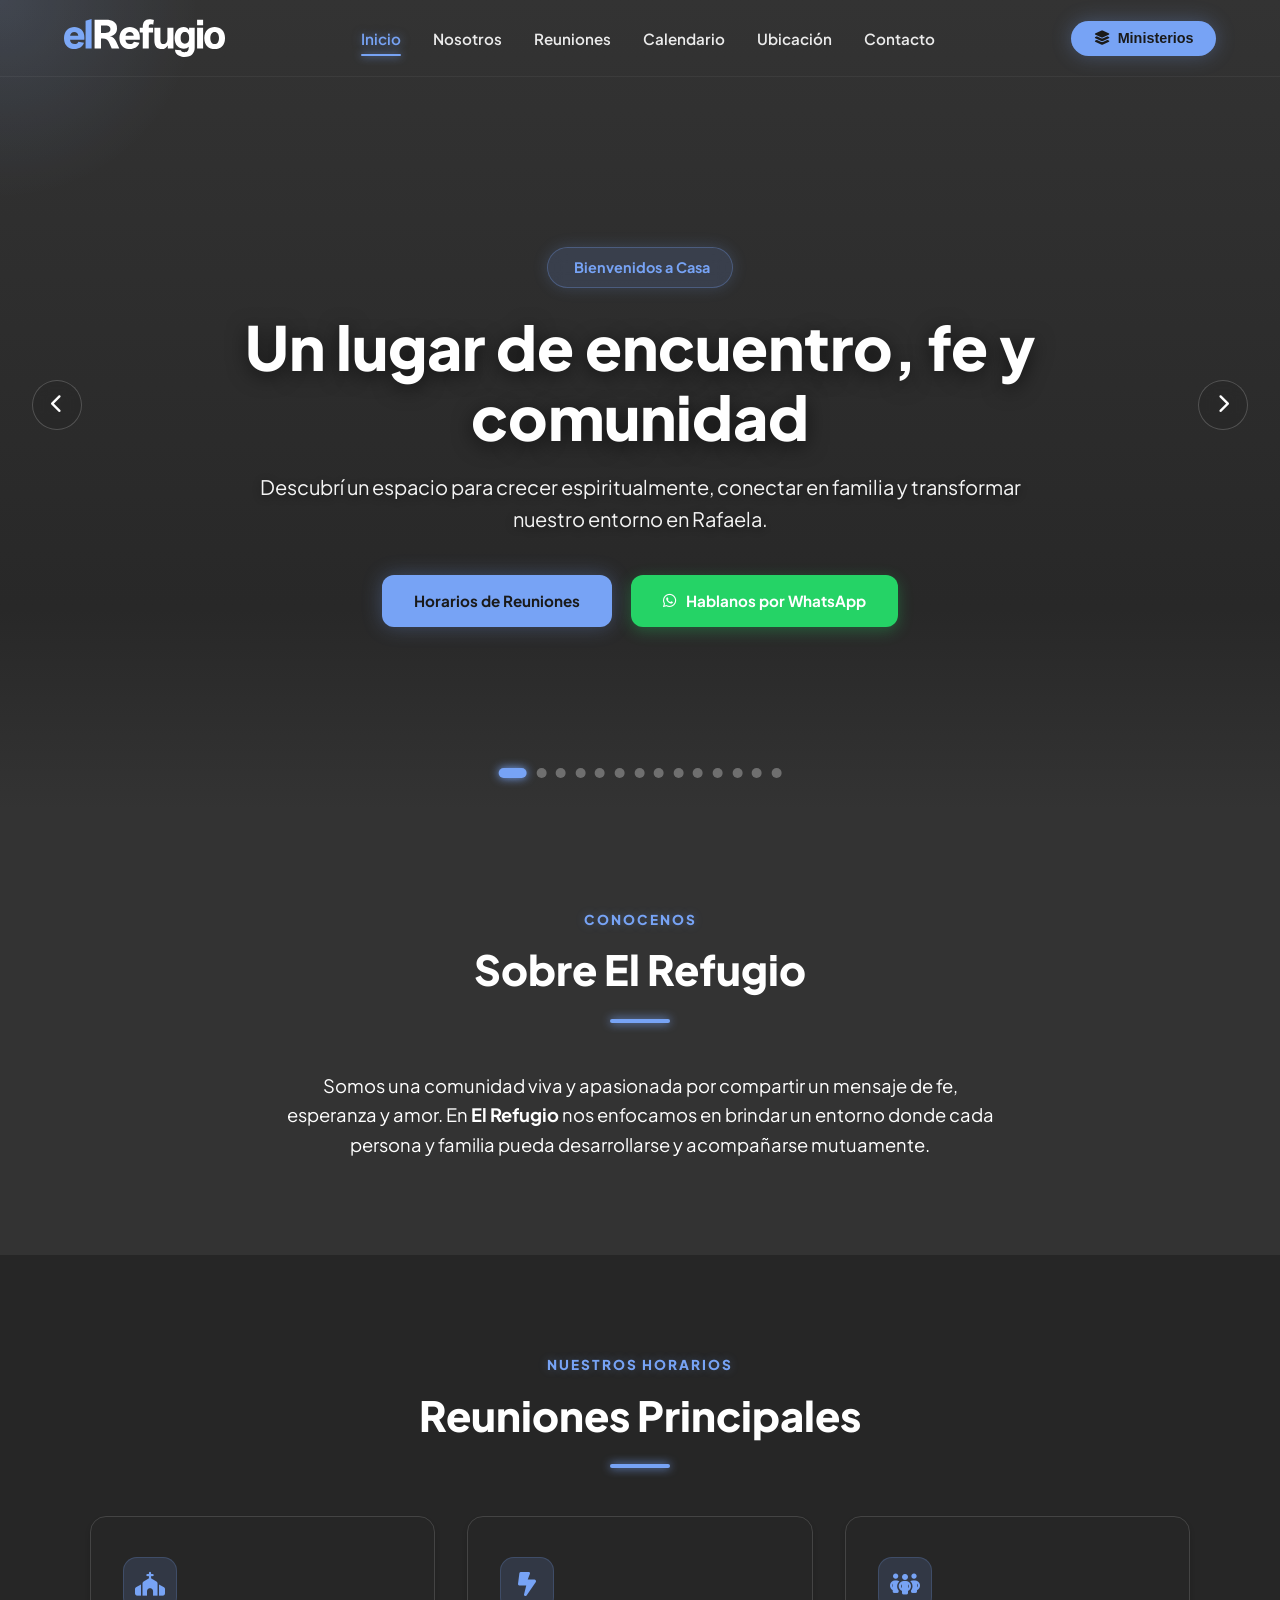
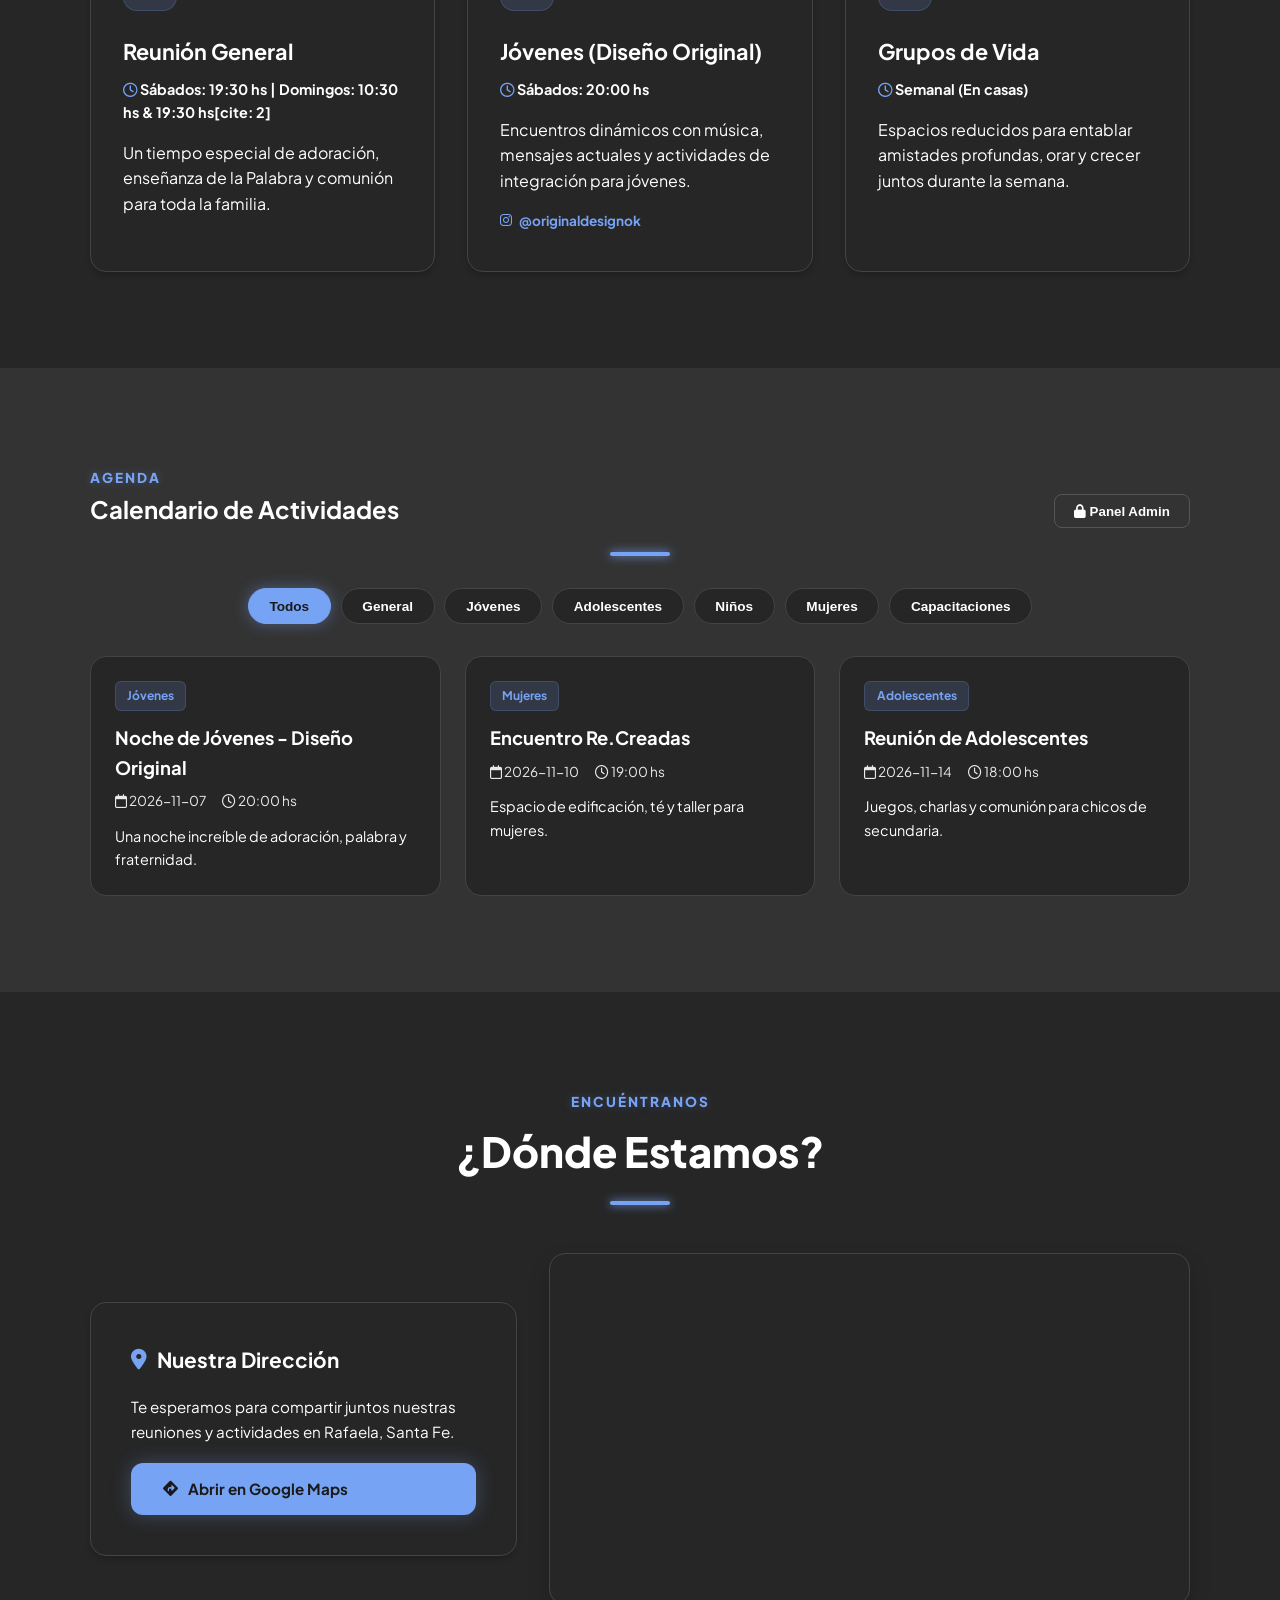
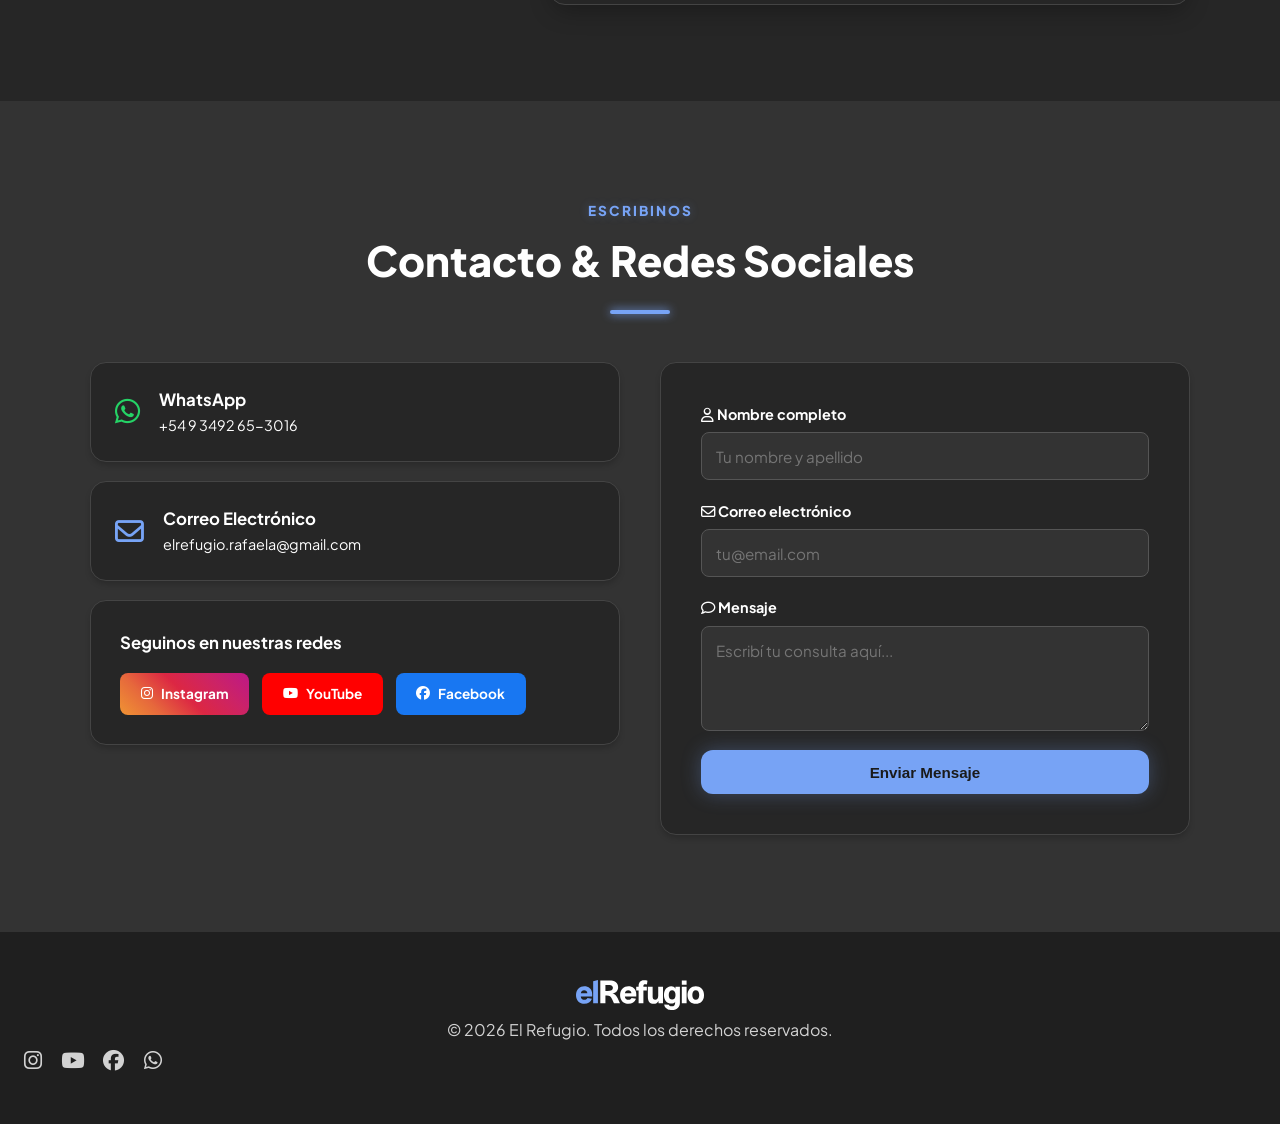
==== commit 22e1244f: "Update service times and footer content in index.html" ====
--- a/index.html
+++ b/index.html
@@ -124,7 +124,7 @@
         <div class="card">
           <div class="card-icon"><i class="fa-solid fa-church"></i></div>
           <h3>Reunión General</h3>
-          <p class="card-time"><i class="fa-regular fa-clock"></i> Sábados: 19:30 hs | Domingos: 10:30 hs & 19:30 hs</p>
+          <p class="card-time"><i class="fa-regular fa-clock"></i> Sábados: 19:30 hs | Domingos: 10:30 hs & 19:30 hs[cite: 2]</p>
           <p>Un tiempo especial de adoración, enseñanza de la Palabra y comunión para toda la familia.</p>
         </div>
         <div class="card">
@@ -265,11 +265,12 @@
     </div>
   </section>
 
-  <!-- Footer -->
+  <!-- Footer Delicado en Una Sola Línea -->
   <footer class="footer">
-    <div class="container footer-content">
-      <div class="footer-brand">
+    <div class="footer-container">
+      <div class="footer-left">
         <img src="logo.svg" alt="Logo" class="footer-logo" onerror="this.style.display='none'">
+        <p>&copy; 2026 El Refugio. Todos los derechos reservados.</p>
       </div>
       <div class="footer-socials">
         <a href="https://www.instagram.com/elrefugiorafaela" target="_blank" rel="noopener noreferrer" aria-label="Instagram"><i class="fa-brands fa-instagram"></i></a>
@@ -277,7 +278,6 @@
         <a href="https://www.facebook.com/elrefugiorafaela" target="_blank" rel="noopener noreferrer" aria-label="Facebook"><i class="fa-brands fa-facebook"></i></a>
         <a href="https://wa.me/5493492653016" target="_blank" rel="noopener noreferrer" aria-label="WhatsApp"><i class="fa-brands fa-whatsapp"></i></a>
       </div>
-      <p>&copy; 2026 El Refugio. Todos los derechos reservados.</p>
     </div>
   </footer>
 
--- a/styles.css
+++ b/styles.css
@@ -27,7 +27,7 @@
   padding: 0;
   box-sizing: border-box;
   scroll-behavior: smooth;
-  color: #ffffff !important; /* TODOS LOS TEXTOS 100% BLANCOS SÍ O SÍ */
+  color: #ffffff !important;
 }
 
 body {
@@ -39,9 +39,7 @@
   position: relative;
 }
 
-/* --------------------------------------------------
-   1. MOUSE ILUMINADO
-   -------------------------------------------------- */
+/* Mouse Iluminado */
 .cursor-glow {
   position: fixed;
   width: 400px;
@@ -55,9 +53,7 @@
   mix-blend-mode: screen;
 }
 
-/* --------------------------------------------------
-   2. HEADER & NAVBAR
-   -------------------------------------------------- */
+/* Header & Navbar */
 .navbar {
   position: fixed;
   top: 0;
@@ -98,9 +94,6 @@
   align-items: center;
   gap: 0.75rem;
   text-decoration: none;
-  color: #ffffff !important;
-  font-weight: 800;
-  font-size: 1.35rem;
 }
 
 .brand-logo-img {
@@ -191,9 +184,7 @@
   transition: var(--transition);
 }
 
-/* --------------------------------------------------
-   3. HERO SLIDER
-   -------------------------------------------------- */
+/* Hero Slider */
 .hero {
   position: relative;
   min-height: 90vh;
@@ -342,9 +333,7 @@
   box-shadow: 0 0 10px var(--accent-color);
 }
 
-/* --------------------------------------------------
-   4. BOTONES & INTERACCIONES
-   -------------------------------------------------- */
+/* Botones & Interacciones */
 .btn {
   padding: 0.85rem 2rem;
   border-radius: 12px;
@@ -392,9 +381,7 @@
   justify-content: center;
 }
 
-/* --------------------------------------------------
-   5. SECCIONES GENERALES & TARJETAS
-   -------------------------------------------------- */
+/* Secciones Generales & Tarjetas */
 .section {
   padding: 6rem 1.5rem;
   background-color: var(--dark-bg);
@@ -826,9 +813,7 @@
   box-shadow: 0 0 0 3px rgba(119, 163, 245, 0.25);
 }
 
-/* --------------------------------------------------
-   6. MODAL MINISTERIOS FULL SCREEN (1920x1080)
-   -------------------------------------------------- */
+/* MODAL MINISTERIOS FULL SCREEN ABSOLUTO */
 .modal-overlay {
   position: fixed;
   inset: 0;
@@ -864,7 +849,6 @@
   box-shadow: var(--shadow-lg), 0 0 30px rgba(0, 0, 0, 0.5);
 }
 
-/* Modal Fullscreen */
 .modal-overlay.modal-fullscreen {
   padding: 0;
 }
@@ -876,7 +860,7 @@
   max-height: 100vh;
   border-radius: 0;
   border: none;
-  padding: 3rem 4rem;
+  padding: 2rem 3rem 2rem 3rem;
   display: flex;
   flex-direction: column;
   background: #1f1f1f;
@@ -908,45 +892,22 @@
   transform: rotate(90deg);
 }
 
-.modal-header {
-  text-align: center;
-  margin-bottom: 2rem;
-  flex-shrink: 0;
-}
-
-.modal-header h3 {
-  font-size: 2.2rem;
-  font-weight: 800;
-  color: #ffffff !important;
-}
-
-.modal-header p {
-  color: #ffffff !important;
-  font-size: 1.1rem;
-  opacity: 0.9;
-}
-
-.modal-icon {
-  font-size: 2.5rem;
-  color: var(--accent-color) !important;
-  margin-bottom: 0.4rem;
-}
-
-/* Grid optimizada para 1920x1080 */
+/* Grid optimizada ocupando toda la pantalla */
 .ministerios-grid-fullscreen {
   display: grid;
   grid-template-columns: repeat(5, 1fr);
-  gap: 1.2rem;
+  gap: 1.1rem;
   overflow-y: auto;
   padding-right: 0.5rem;
   flex-grow: 1;
+  margin-top: 1rem;
   align-content: start;
 }
 
 .ministerio-item {
   background: #2a2a2a;
-  padding: 1.2rem;
-  border-radius: 14px;
+  padding: 1.1rem;
+  border-radius: 12px;
   text-align: left;
   border: 1px solid #444444;
   transition: var(--transition);
@@ -963,40 +924,40 @@
 }
 
 .ministerio-item i {
-  font-size: 1.6rem;
-  color: var(--accent-color) !important;
-  margin-bottom: 0.5rem;
+  font-size: 1.5rem;
+  color: var(--accent-color) !important;
+  margin-bottom: 0.4rem;
 }
 
 .ministerio-item h4 {
   color: #ffffff !important;
-  font-size: 1.1rem;
+  font-size: 1.05rem;
   font-weight: 700;
-  margin-bottom: 0.4rem;
+  margin-bottom: 0.3rem;
 }
 
 .ministerio-item p {
-  font-size: 0.85rem;
-  color: #ffffff !important;
-  line-height: 1.4;
-  margin-bottom: 0.8rem;
+  font-size: 0.82rem;
+  color: #ffffff !important;
+  line-height: 1.35;
+  margin-bottom: 0.6rem;
   opacity: 0.9;
 }
 
 .min-details {
   margin-top: auto;
-  padding-top: 0.6rem;
+  padding-top: 0.5rem;
   border-top: 1px dashed #444444;
 }
 
 .min-details p {
   margin-bottom: 0.2rem;
-  font-size: 0.8rem;
+  font-size: 0.78rem;
 }
 
 .min-link {
-  margin-top: 0.5rem;
-  font-size: 0.8rem;
+  margin-top: 0.4rem;
+  font-size: 0.78rem;
   font-weight: 700;
   color: var(--accent-color) !important;
   text-decoration: none;
@@ -1013,9 +974,7 @@
   text-decoration: underline;
 }
 
-/* --------------------------------------------------
-   7. FOOTER
-   -------------------------------------------------- */
+/* Footer */
 .footer {
   background: #1f1f1f;
   color: #ffffff !important;
@@ -1067,9 +1026,7 @@
   opacity: 0.8;
 }
 
-/* --------------------------------------------------
-   8. ANIMACIONES FADE-IN
-   -------------------------------------------------- */
+/* Animaciones Fade-in */
 .fade-in-up {
   opacity: 0;
   transform: translateY(35px);
@@ -1081,9 +1038,7 @@
   transform: translateY(0);
 }
 
-/* --------------------------------------------------
-   9. RESPONSIVIDAD & ADAPTACIÓN PANTALLAS
-   -------------------------------------------------- */
+/* Responsividad */
 @media (max-width: 1600px) {
   .ministerios-grid-fullscreen {
     grid-template-columns: repeat(4, 1fr);
@@ -1102,7 +1057,7 @@
   }
 
   .modal-card.modal-fullscreen-card {
-    padding: 2rem 1.5rem;
+    padding: 1.5rem 1rem;
   }
 
   .ministerios-grid-fullscreen {
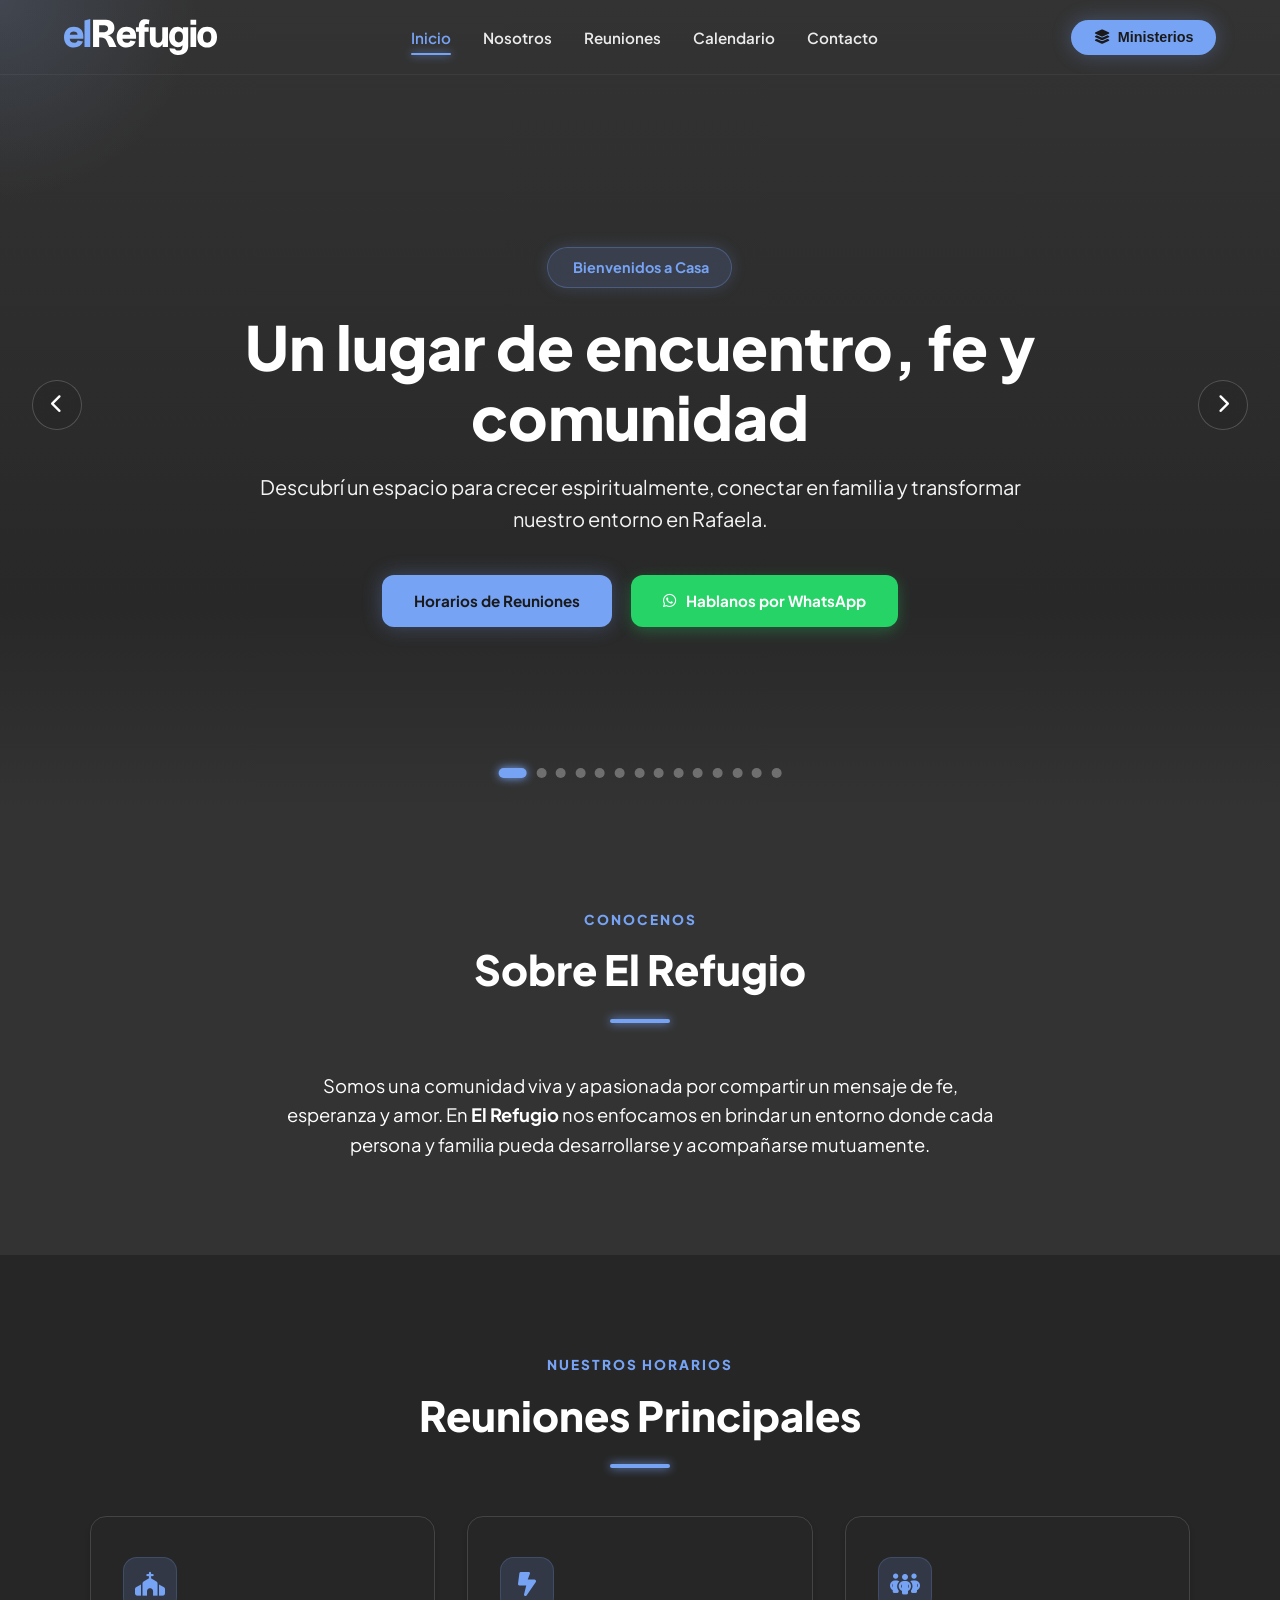
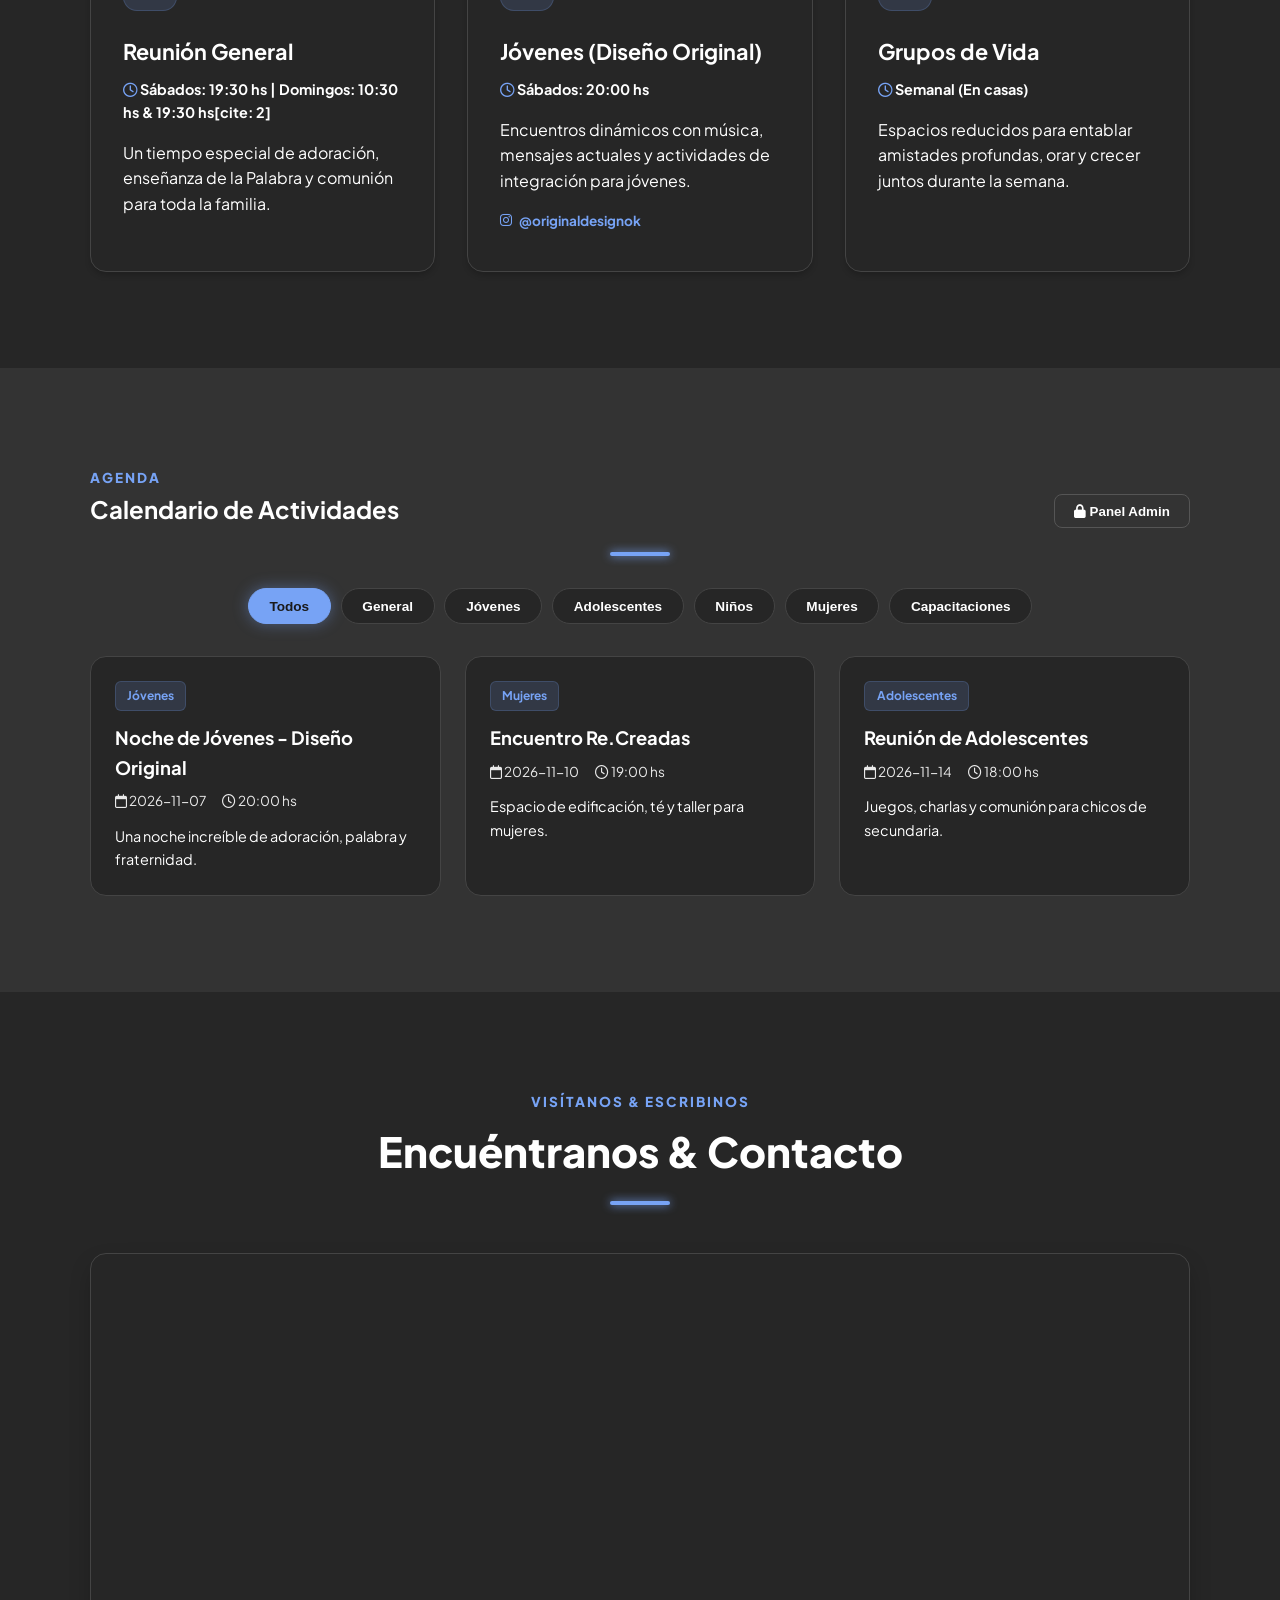
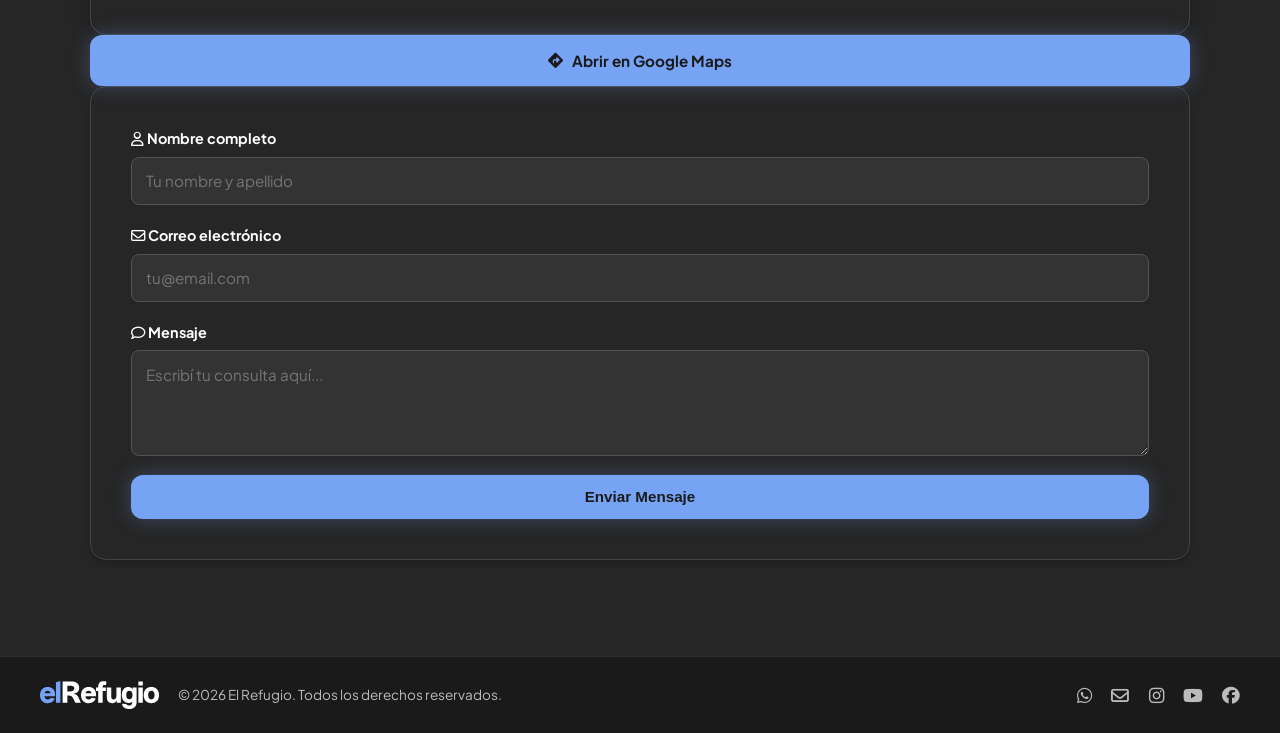
==== commit ce5b3611: "Refactor Contact and Location sections in index.html Unified the Contact and Location sections, upda" ====
--- a/index.html
+++ b/index.html
@@ -39,7 +39,6 @@
           <li><a href="javascript:void(0)" data-scroll="nosotros" class="nav-item">Nosotros</a></li>
           <li><a href="javascript:void(0)" data-scroll="reuniones" class="nav-item">Reuniones</a></li>
           <li><a href="javascript:void(0)" data-scroll="actividades" class="nav-item">Calendario</a></li>
-          <li><a href="javascript:void(0)" data-scroll="ubicacion" class="nav-item">Ubicación</a></li>
           <li><a href="javascript:void(0)" data-scroll="contacto" class="nav-item">Contacto</a></li>
         </ul>
       </nav>
@@ -178,73 +177,37 @@
     </div>
   </section>
 
-  <!-- Ubicación & Mapa -->
-  <section id="ubicacion" class="section bg-light">
+  <!-- Contacto & Ubicación Unificados -->
+  <section id="contacto" class="section bg-light">
     <div class="container fade-in-up">
       <div class="section-header">
-        <span class="sub-title">Encuéntranos</span>
-        <h2>¿Dónde Estamos?</h2>
+        <span class="sub-title">Visítanos & Escribinos</span>
+        <h2>Encuéntranos & Contacto</h2>
         <div class="title-bar"></div>
       </div>
 
-      <div class="location-wrapper">
-        <div class="location-info">
-          <h3><i class="fa-solid fa-location-dot"></i> Nuestra Dirección</h3>
-          <p>Te esperamos para compartir juntos nuestras reuniones y actividades en Rafaela, Santa Fe.</p>
-          <a href="https://maps.app.goo.gl/HgKWCjQbd4QfRVzt6" target="_blank" rel="noopener noreferrer" class="btn btn-primary">
-            <i class="fa-solid fa-diamond-turn-right"></i> Abrir en Google Maps
-          </a>
-        </div>
-        <div class="map-container">
-          <iframe 
-            src="https://www.google.com/maps/embed?pb=!1m18!1m12!1m3!1d3411.385317765954!2d-61.4883444!3d-31.2377317!2m3!1f0!2f0!3f0!3m2!1i1024!2i768!4f13.1!3m3!1m2!1s0x95caae4b54e7492d%3A0x8e8334bc6e8b60ab!2sEl%20Refugio!5e0!3m2!1ses!2sar!4v1700000000000!5m2!1ses!2sar" 
-            width="100%" 
-            height="350" 
-            style="border:0;" 
-            allowfullscreen="" 
-            loading="lazy" 
-            referrerpolicy="no-referrer-when-downgrade">
-          </iframe>
-        </div>
-      </div>
-    </div>
-  </section>
-
-  <!-- Contacto & Redes -->
-  <section id="contacto" class="section">
-    <div class="container fade-in-up">
-      <div class="section-header">
-        <span class="sub-title">Escribinos</span>
-        <h2>Contacto & Redes Sociales</h2>
-        <div class="title-bar"></div>
-      </div>
-
-      <div class="contact-wrapper">
-        <div class="contact-info-cards">
-          <a href="https://wa.me/5493492653016" target="_blank" rel="noopener noreferrer" class="info-card">
-            <i class="fa-brands fa-whatsapp icon-wa"></i>
-            <div>
-              <h4>WhatsApp</h4>
-              <p>+54 9 3492 65-3016</p>
-            </div>
-          </a>
-          <a href="mailto:elrefugio.rafaela@gmail.com" class="info-card">
-            <i class="fa-regular fa-envelope icon-mail"></i>
-            <div>
-              <h4>Correo Electrónico</h4>
-              <p>elrefugio.rafaela@gmail.com</p>
-            </div>
-          </a>
-          <div class="social-links-box">
-            <h4>Seguinos en nuestras redes</h4>
-            <div class="social-buttons">
-              <a href="https://www.instagram.com/elrefugiorafaela" target="_blank" rel="noopener noreferrer" class="social-btn ig"><i class="fa-brands fa-instagram"></i> Instagram</a>
-              <a href="https://www.youtube.com/@elrefugiorafaela" target="_blank" rel="noopener noreferrer" class="social-btn yt"><i class="fa-brands fa-youtube"></i> YouTube</a>
-              <a href="https://www.facebook.com/elrefugiorafaela" target="_blank" rel="noopener noreferrer" class="social-btn fb"><i class="fa-brands fa-facebook"></i> Facebook</a>
-            </div>
-          </div>
-        </div>
-
+      <div class="contact-unified-wrapper">
+        <!-- Columna Mapa Modo Oscuro -->
+        <div class="map-box">
+          <div class="map-container dark-map">
+            <iframe 
+              src="https://www.google.com/maps/embed?pb=!1m18!1m12!1m3!1d3411.385317765954!2d-61.4883444!3d-31.2377317!2m3!1f0!2f0!3f0!3m2!1i1024!2i768!4f13.1!3m3!1m2!1s0x95caae4b54e7492d%3A0x8e8334bc6e8b60ab!2sEl%20Refugio!5e0!3m2!1ses!2sar!4v1700000000000!5m2!1ses!2sar" 
+              width="100%" 
+              height="380" 
+              style="border:0;" 
+              allowfullscreen="" 
+              loading="lazy" 
+              referrerpolicy="no-referrer-when-downgrade">
+            </iframe>
+          </div>
+          <div class="map-action">
+            <a href="https://maps.app.goo.gl/HgKWCjQbd4QfRVzt6" target="_blank" rel="noopener noreferrer" class="btn btn-primary btn-block">
+              <i class="fa-solid fa-diamond-turn-right"></i> Abrir en Google Maps
+            </a>
+          </div>
+        </div>
+
+        <!-- Columna Formulario -->
         <form class="contact-form" id="contactForm">
           <div class="form-group">
             <label for="nombre"><i class="fa-regular fa-user"></i> Nombre completo</label>
@@ -265,7 +228,7 @@
     </div>
   </section>
 
-  <!-- Footer Delicado en Una Sola Línea -->
+  <!-- Footer Delicado en Una Sola Línea (Con Contacto y Redes) -->
   <footer class="footer">
     <div class="footer-container">
       <div class="footer-left">
@@ -273,10 +236,11 @@
         <p>&copy; 2026 El Refugio. Todos los derechos reservados.</p>
       </div>
       <div class="footer-socials">
-        <a href="https://www.instagram.com/elrefugiorafaela" target="_blank" rel="noopener noreferrer" aria-label="Instagram"><i class="fa-brands fa-instagram"></i></a>
-        <a href="https://www.youtube.com/@elrefugiorafaela" target="_blank" rel="noopener noreferrer" aria-label="YouTube"><i class="fa-brands fa-youtube"></i></a>
-        <a href="https://www.facebook.com/elrefugiorafaela" target="_blank" rel="noopener noreferrer" aria-label="Facebook"><i class="fa-brands fa-facebook"></i></a>
-        <a href="https://wa.me/5493492653016" target="_blank" rel="noopener noreferrer" aria-label="WhatsApp"><i class="fa-brands fa-whatsapp"></i></a>
+        <a href="https://wa.me/5493492653016" target="_blank" rel="noopener noreferrer" title="WhatsApp"><i class="fa-brands fa-whatsapp"></i></a>
+        <a href="mailto:elrefugio.rafaela@gmail.com" title="Email"><i class="fa-regular fa-envelope"></i></a>
+        <a href="https://www.instagram.com/elrefugiorafaela" target="_blank" rel="noopener noreferrer" title="Instagram"><i class="fa-brands fa-instagram"></i></a>
+        <a href="https://www.youtube.com/@elrefugiorafaela" target="_blank" rel="noopener noreferrer" title="YouTube"><i class="fa-brands fa-youtube"></i></a>
+        <a href="https://www.facebook.com/elrefugiorafaela" target="_blank" rel="noopener noreferrer" title="Facebook"><i class="fa-brands fa-facebook"></i></a>
       </div>
     </div>
   </footer>
--- a/styles.css
+++ b/styles.css
@@ -28,6 +28,7 @@
   box-sizing: border-box;
   scroll-behavior: smooth;
   color: #ffffff !important;
+  text-shadow: none !important; /* ELIMINADO CUALQUIER SOMBRA DE TEXTO EN TODA LA WEB */
 }
 
 body {
@@ -37,6 +38,7 @@
   line-height: 1.6;
   overflow-x: hidden;
   position: relative;
+  text-shadow: none !important;
 }
 
 /* Mouse Iluminado */
@@ -92,12 +94,11 @@
 .logo-brand {
   display: flex;
   align-items: center;
-  gap: 0.75rem;
   text-decoration: none;
 }
 
 .brand-logo-img {
-  height: 38px;
+  height: 36px;
   width: auto;
   object-fit: contain;
 }
@@ -117,12 +118,13 @@
   position: relative;
   padding: 0.3rem 0;
   opacity: 0.9;
+  text-shadow: none !important;
 }
 
 .nav-item:hover, .nav-item.active {
   color: var(--accent-color) !important;
   opacity: 1;
-  text-shadow: 0 0 10px rgba(119, 163, 245, 0.5);
+  text-shadow: none !important;
 }
 
 .nav-item.active::after {
@@ -157,10 +159,12 @@
   gap: 0.5rem;
   box-shadow: var(--shadow-glow);
   transition: var(--transition);
+  text-shadow: none !important;
 }
 
 .btn-ministerios * {
   color: #1a1a1a !important;
+  text-shadow: none !important;
 }
 
 .btn-ministerios:hover {
@@ -244,6 +248,7 @@
   border: 1px solid rgba(119, 163, 245, 0.3);
   backdrop-filter: blur(8px);
   box-shadow: 0 0 15px rgba(119, 163, 245, 0.2);
+  text-shadow: none !important;
 }
 
 .hero-badge i {
@@ -256,15 +261,15 @@
   line-height: 1.15;
   margin-bottom: 1.2rem;
   color: #ffffff !important;
-  text-shadow: 0 4px 20px rgba(0,0,0,0.6);
+  text-shadow: none !important; /* Sin sombreado en el título del Hero */
 }
 
 .hero-content p {
   font-size: 1.25rem;
   color: #ffffff !important;
   margin-bottom: 2.5rem;
-  text-shadow: 0 2px 10px rgba(0,0,0,0.5);
   opacity: 0.95;
+  text-shadow: none !important; /* Sin sombreado en el párrafo del Hero */
 }
 
 .hero-buttons {
@@ -346,6 +351,7 @@
   align-items: center;
   gap: 0.6rem;
   font-size: 0.95rem;
+  text-shadow: none !important;
 }
 
 .btn-primary {
@@ -356,6 +362,7 @@
 
 .btn-primary * {
   color: #1a1a1a !important;
+  text-shadow: none !important;
 }
 
 .btn-primary:hover {
@@ -407,7 +414,7 @@
   font-size: 0.85rem;
   font-weight: 800;
   letter-spacing: 2px;
-  text-shadow: 0 0 10px rgba(119, 163, 245, 0.3);
+  text-shadow: none !important;
 }
 
 .section-header h2 {
@@ -415,6 +422,7 @@
   font-weight: 800;
   color: #ffffff !important;
   margin-top: 0.3rem;
+  text-shadow: none !important;
 }
 
 .title-bar {
@@ -432,6 +440,7 @@
   margin: 0 auto;
   font-size: 1.15rem;
   color: #ffffff !important;
+  text-shadow: none !important;
 }
 
 .cards-grid {
@@ -478,6 +487,7 @@
   font-size: 1.35rem;
   margin-bottom: 0.5rem;
   color: #ffffff !important;
+  text-shadow: none !important;
 }
 
 .card-time {
@@ -485,6 +495,7 @@
   font-weight: 700;
   font-size: 0.9rem;
   margin-bottom: 1rem;
+  text-shadow: none !important;
 }
 
 .card-time i {
@@ -493,6 +504,7 @@
 
 .card p {
   color: #ffffff !important;
+  text-shadow: none !important;
 }
 
 .card-link {
@@ -505,6 +517,7 @@
   align-items: center;
   gap: 0.4rem;
   transition: var(--transition);
+  text-shadow: none !important;
 }
 
 .card-link i {
@@ -532,6 +545,7 @@
   cursor: pointer;
   font-weight: 600;
   transition: var(--transition);
+  text-shadow: none !important;
 }
 
 .btn-admin-trigger:hover {
@@ -569,6 +583,7 @@
   cursor: pointer;
   transition: var(--transition);
   border: 1px solid #444444;
+  text-shadow: none !important;
 }
 
 .filter-btn.active, .filter-btn:hover {
@@ -609,6 +624,7 @@
   border-radius: 6px;
   margin-bottom: 0.8rem;
   border: 1px solid rgba(119, 163, 245, 0.2);
+  text-shadow: none !important;
 }
 
 .event-title {
@@ -616,6 +632,7 @@
   font-weight: 700;
   color: #ffffff !important;
   margin-bottom: 0.5rem;
+  text-shadow: none !important;
 }
 
 .event-meta {
@@ -625,11 +642,13 @@
   display: flex;
   gap: 1rem;
   opacity: 0.9;
+  text-shadow: none !important;
 }
 
 .event-desc {
   font-size: 0.9rem;
   color: #ffffff !important;
+  text-shadow: none !important;
 }
 
 .location-wrapper {
@@ -656,6 +675,7 @@
   display: flex;
   align-items: center;
   gap: 0.6rem;
+  text-shadow: none !important;
 }
 
 .location-info h3 i {
@@ -665,6 +685,7 @@
 .location-info p {
   color: #ffffff !important;
   font-size: 0.95rem;
+  text-shadow: none !important;
 }
 
 .map-container {
@@ -720,11 +741,13 @@
 .info-card h4 {
   font-size: 1.05rem;
   color: #ffffff !important;
+  text-shadow: none !important;
 }
 
 .info-card p {
   font-size: 0.9rem;
   color: #ffffff !important;
+  text-shadow: none !important;
 }
 
 .social-links-box {
@@ -739,6 +762,7 @@
   font-size: 1.05rem;
   color: #ffffff !important;
   margin-bottom: 1rem;
+  text-shadow: none !important;
 }
 
 .social-buttons {
@@ -758,6 +782,7 @@
   align-items: center;
   gap: 0.5rem;
   transition: var(--transition);
+  text-shadow: none !important;
 }
 
 .social-btn.ig { background: linear-gradient(45deg, #f09433, #e6683c, #dc2743, #cc2366, #bc1888); }
@@ -794,6 +819,7 @@
   font-size: 0.9rem;
   font-weight: 700;
   color: #ffffff !important;
+  text-shadow: none !important;
 }
 
 .form-group input, .form-group textarea, .form-group select {
@@ -805,6 +831,7 @@
   font-family: inherit;
   font-size: 0.95rem;
   transition: var(--transition);
+  text-shadow: none !important;
 }
 
 .form-group input:focus, .form-group textarea:focus, .form-group select:focus {
@@ -883,6 +910,7 @@
   justify-content: center;
   transition: var(--transition);
   z-index: 10;
+  text-shadow: none !important;
 }
 
 .modal-close:hover {
@@ -934,6 +962,7 @@
   font-size: 1.05rem;
   font-weight: 700;
   margin-bottom: 0.3rem;
+  text-shadow: none !important;
 }
 
 .ministerio-item p {
@@ -942,6 +971,7 @@
   line-height: 1.35;
   margin-bottom: 0.6rem;
   opacity: 0.9;
+  text-shadow: none !important;
 }
 
 .min-details {
@@ -953,6 +983,7 @@
 .min-details p {
   margin-bottom: 0.2rem;
   font-size: 0.78rem;
+  text-shadow: none !important;
 }
 
 .min-link {
@@ -964,6 +995,7 @@
   display: inline-flex;
   align-items: center;
   gap: 0.4rem;
+  text-shadow: none !important;
 }
 
 .min-link i {
@@ -974,33 +1006,41 @@
   text-decoration: underline;
 }
 
-/* Footer */
+/* Footer Delicado en Una Sola Línea */
 .footer {
-  background: #1f1f1f;
-  color: #ffffff !important;
-  padding: 3rem 1.5rem;
-  text-align: center;
-  border-top: 1px solid #333333;
-}
-
-.footer-content {
-  display: flex;
-  flex-direction: column;
+  background: #1a1a1a;
+  color: #ffffff !important;
+  padding: 1.5rem 2rem;
+  border-top: 1px solid rgba(255, 255, 255, 0.08);
+}
+
+.footer-container {
+  max-width: 1200px;
+  margin: 0 auto;
+  display: flex;
+  justify-content: space-between;
+  align-items: center;
+  flex-wrap: wrap;
+  gap: 1rem;
+}
+
+.footer-left {
+  display: flex;
   align-items: center;
   gap: 1.2rem;
 }
 
-.footer-brand {
-  display: flex;
-  align-items: center;
-  gap: 0.5rem;
-  font-weight: 700;
-  font-size: 1.2rem;
-  color: #ffffff !important;
-}
-
 .footer-logo {
-  height: 30px;
+  height: 28px;
+  width: auto;
+  object-fit: contain;
+}
+
+.footer-left p {
+  font-size: 0.85rem;
+  color: #ffffff !important;
+  opacity: 0.7;
+  text-shadow: none !important;
 }
 
 .footer-socials {
@@ -1010,20 +1050,16 @@
 
 .footer-socials a {
   color: #ffffff !important;
-  font-size: 1.3rem;
-  transition: var(--transition);
-  opacity: 0.8;
+  font-size: 1.1rem;
+  transition: var(--transition);
+  opacity: 0.7;
+  text-shadow: none !important;
 }
 
 .footer-socials a:hover {
   color: var(--accent-color) !important;
   opacity: 1;
-  transform: translateY(-3px);
-}
-
-.footer p {
-  color: #ffffff !important;
-  opacity: 0.8;
+  transform: translateY(-2px);
 }
 
 /* Animaciones Fade-in */
@@ -1062,6 +1098,17 @@
 
   .ministerios-grid-fullscreen {
     grid-template-columns: repeat(2, 1fr);
+  }
+
+  .footer-container {
+    flex-direction: column;
+    text-align: center;
+    justify-content: center;
+  }
+
+  .footer-left {
+    flex-direction: column;
+    gap: 0.5rem;
   }
 }
 
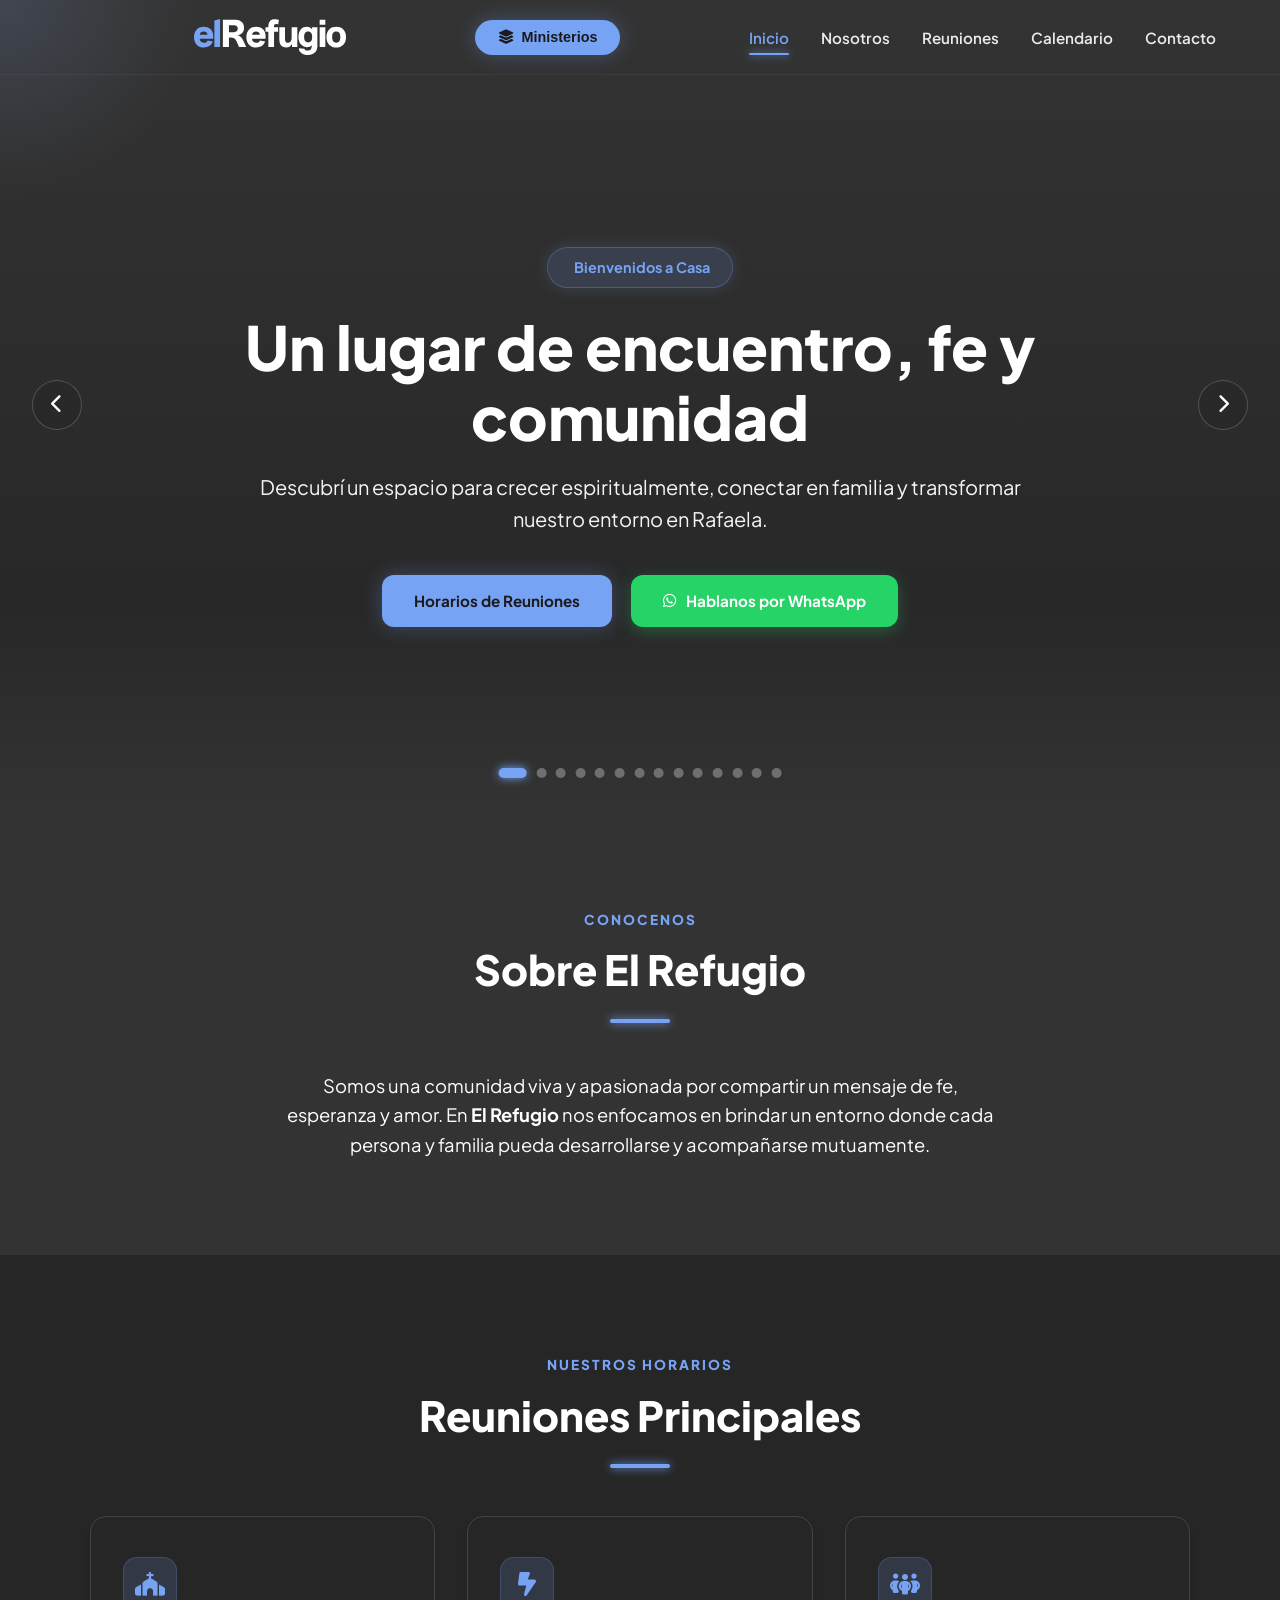
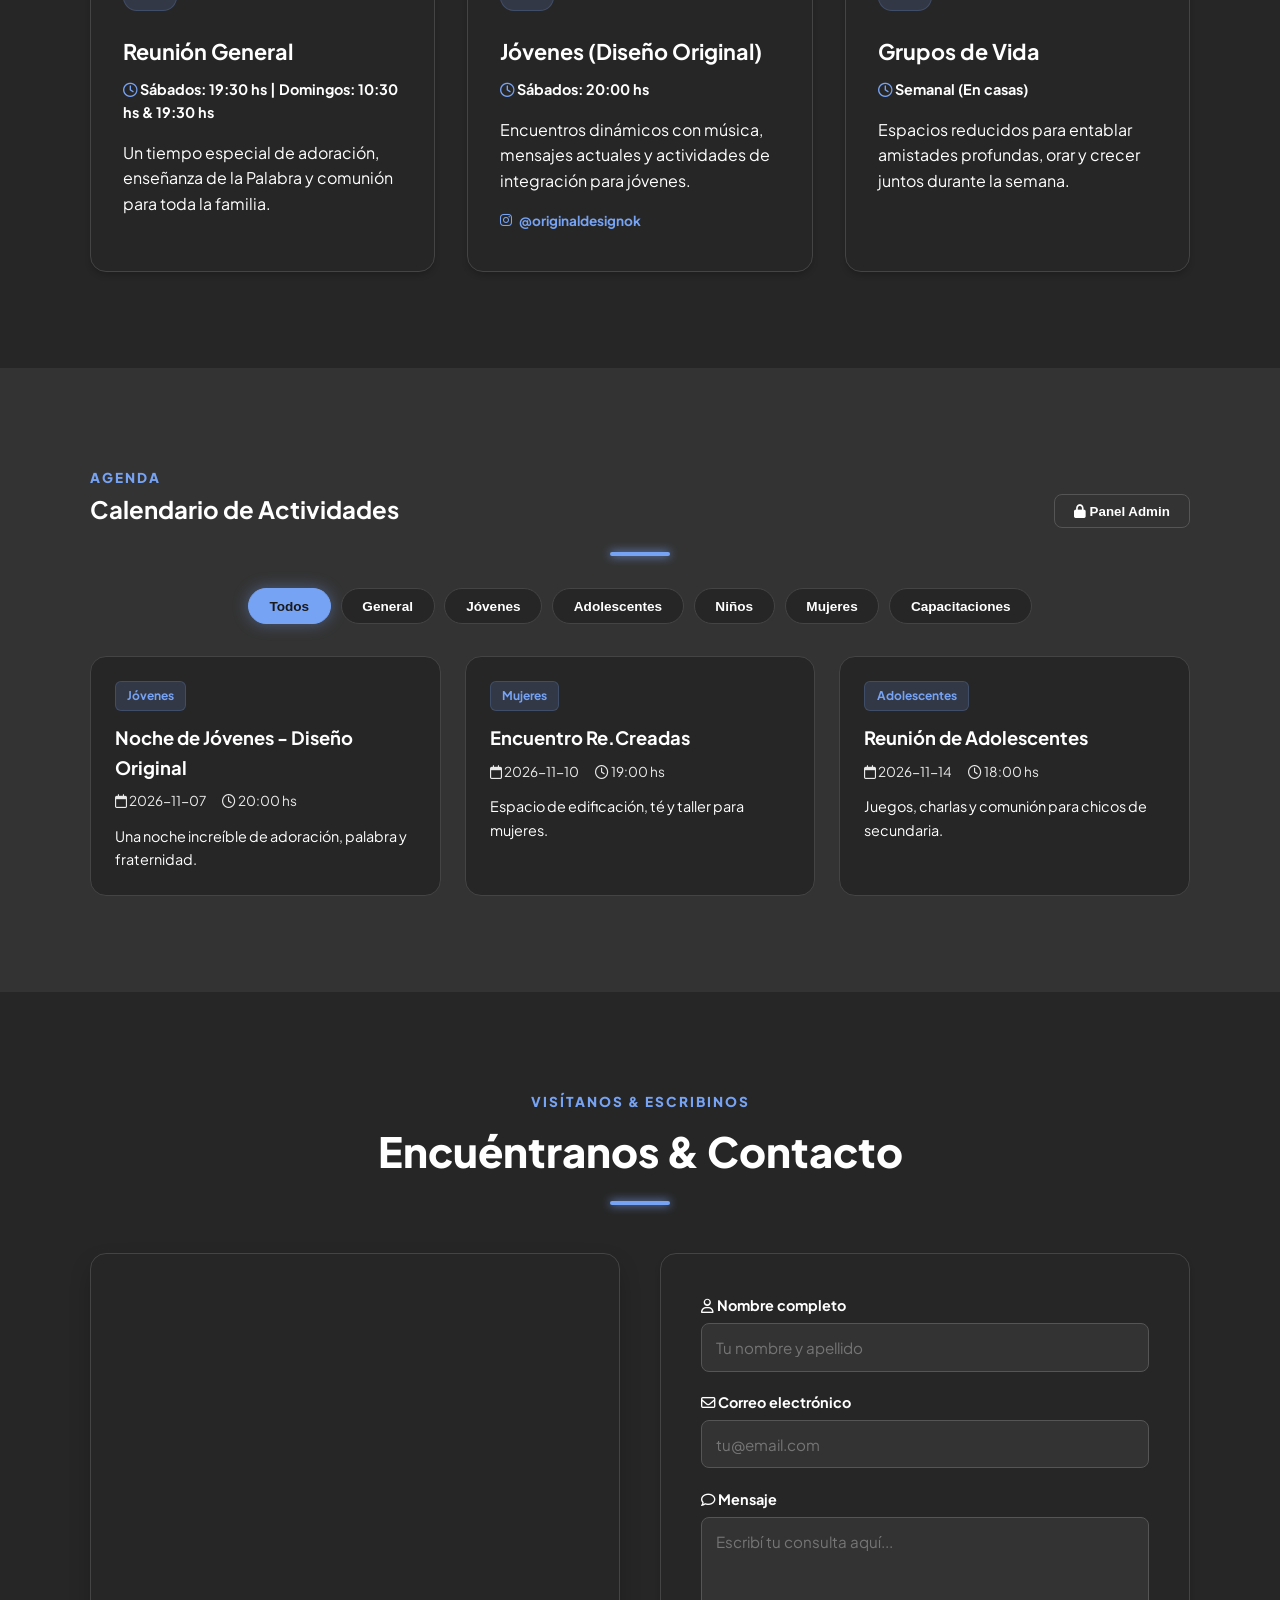
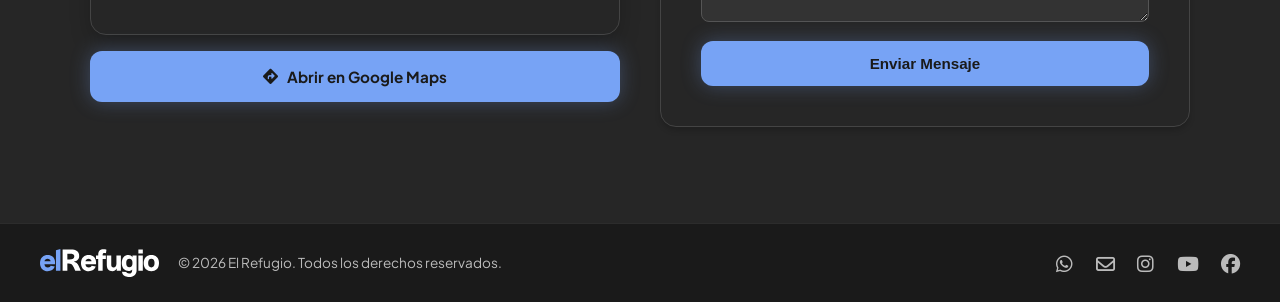
==== commit 56d5a887: "Refactor navigation and clean up HTML comments Updated navigation structure and cleaned up HTML comm" ====
--- a/index.html
+++ b/index.html
@@ -29,9 +29,24 @@
   <!-- Navegación Principal -->
   <header class="navbar">
     <div class="nav-container">
+      <div class="nav-spacer"></div>
+
       <a href="javascript:void(0)" data-scroll="inicio" class="logo-brand">
         <img src="logo.svg" alt="El Refugio Logo" class="brand-logo-img" onerror="this.style.display='none'">
       </a>
+
+      <div class="header-actions">
+        <button id="btnMinisterios" class="btn-ministerios" aria-label="Abrir Ministerios">
+          <i class="fa-solid fa-layer-group"></i>
+          <span>Ministerios</span>
+        </button>
+
+        <div class="hamburger" id="hamburger" aria-label="Menú principal">
+          <span></span>
+          <span></span>
+          <span></span>
+        </div>
+      </div>
 
       <nav class="nav-menu">
         <ul class="nav-links" id="navLinks">
@@ -42,19 +57,6 @@
           <li><a href="javascript:void(0)" data-scroll="contacto" class="nav-item">Contacto</a></li>
         </ul>
       </nav>
-
-      <div class="header-actions">
-        <button id="btnMinisterios" class="btn-ministerios" aria-label="Abrir Ministerios">
-          <i class="fa-solid fa-layer-group"></i>
-          <span>Ministerios</span>
-        </button>
-
-        <div class="hamburger" id="hamburger" aria-label="Menú móvil">
-          <span></span>
-          <span></span>
-          <span></span>
-        </div>
-      </div>
     </div>
   </header>
 
@@ -123,7 +125,7 @@
         <div class="card">
           <div class="card-icon"><i class="fa-solid fa-church"></i></div>
           <h3>Reunión General</h3>
-          <p class="card-time"><i class="fa-regular fa-clock"></i> Sábados: 19:30 hs | Domingos: 10:30 hs & 19:30 hs[cite: 2]</p>
+          <p class="card-time"><i class="fa-regular fa-clock"></i> Sábados: 19:30 hs | Domingos: 10:30 hs & 19:30 hs</p>
           <p>Un tiempo especial de adoración, enseñanza de la Palabra y comunión para toda la familia.</p>
         </div>
         <div class="card">
@@ -228,7 +230,7 @@
     </div>
   </section>
 
-  <!-- Footer Delicado en Una Sola Línea (Con Contacto y Redes) -->
+  <!-- Footer Delicado en Una Sola Línea -->
   <footer class="footer">
     <div class="footer-container">
       <div class="footer-left">
@@ -321,8 +323,8 @@
           <h4>Reuniones Generales</h4>
           <p>Nuestros encuentros principales de adoración congregacional, alabanza y mensaje central.</p>
           <div class="min-details">
-            <p><strong>Horario:</strong> Sáb 19:30 | Dom 10:30 & 19:30[cite: 2]</p>
-            <p><strong>Líder:</strong> Henry Altare (+54 9 3492 65-8189)[cite: 2]</p>
+            <p><strong>Horario:</strong> Sáb 19:30 | Dom 10:30 & 19:30</p>
+            <p><strong>Líder:</strong> Henry Altare (+54 9 3492 65-8189)</p>
           </div>
         </div>
 
--- a/styles.css
+++ b/styles.css
@@ -28,7 +28,7 @@
   box-sizing: border-box;
   scroll-behavior: smooth;
   color: #ffffff !important;
-  text-shadow: none !important; /* ELIMINADO CUALQUIER SOMBRA DE TEXTO EN TODA LA WEB */
+  text-shadow: none !important;
 }
 
 body {
@@ -261,7 +261,7 @@
   line-height: 1.15;
   margin-bottom: 1.2rem;
   color: #ffffff !important;
-  text-shadow: none !important; /* Sin sombreado en el título del Hero */
+  text-shadow: none !important;
 }
 
 .hero-content p {
@@ -269,7 +269,7 @@
   color: #ffffff !important;
   margin-bottom: 2.5rem;
   opacity: 0.95;
-  text-shadow: none !important; /* Sin sombreado en el párrafo del Hero */
+  text-shadow: none !important;
 }
 
 .hero-buttons {
@@ -651,147 +651,34 @@
   text-shadow: none !important;
 }
 
-.location-wrapper {
+/* --------------------------------------------------
+   SECCIÓN UNIFICADA (MAPA OSCURO + CONTACTO)
+   -------------------------------------------------- */
+.contact-unified-wrapper {
   display: grid;
-  grid-template-columns: 1fr 1.5fr;
-  gap: 2rem;
-  align-items: center;
-}
-
-.location-info {
-  background: var(--card-bg);
-  padding: 2.5rem;
-  border-radius: var(--radius);
-  box-shadow: var(--shadow-sm);
-  border: 1px solid #444444;
+  grid-template-columns: 1fr 1fr;
+  gap: 2.5rem;
+  align-items: start;
+}
+
+.map-box {
   display: flex;
   flex-direction: column;
-  gap: 1.2rem;
-}
-
-.location-info h3 {
-  font-size: 1.3rem;
-  color: #ffffff !important;
-  display: flex;
-  align-items: center;
-  gap: 0.6rem;
-  text-shadow: none !important;
-}
-
-.location-info h3 i {
-  color: var(--accent-color) !important;
-}
-
-.location-info p {
-  color: #ffffff !important;
-  font-size: 0.95rem;
-  text-shadow: none !important;
-}
-
-.map-container {
+  gap: 1rem;
+}
+
+/* Filtro CSS para convertir Google Maps a Modo Oscuro */
+.map-container.dark-map {
   border-radius: var(--radius);
   overflow: hidden;
   box-shadow: var(--shadow-md);
   border: 1px solid #444444;
 }
 
-.map-container iframe {
+.map-container.dark-map iframe {
   display: block;
-}
-
-.contact-wrapper {
-  display: grid;
-  grid-template-columns: 1fr 1fr;
-  gap: 2.5rem;
-  align-items: start;
-}
-
-.contact-info-cards {
-  display: flex;
-  flex-direction: column;
-  gap: 1.2rem;
-}
-
-.info-card {
-  background: var(--card-bg);
-  padding: 1.5rem;
-  border-radius: var(--radius);
-  display: flex;
-  align-items: center;
-  gap: 1.2rem;
-  text-decoration: none;
-  box-shadow: var(--shadow-sm);
-  border: 1px solid #444444;
-  transition: var(--transition);
-}
-
-.info-card:hover {
-  transform: translateY(-4px);
-  box-shadow: var(--shadow-md);
-  border-color: var(--accent-color);
-}
-
-.info-card i {
-  font-size: 1.8rem;
-}
-
-.icon-wa { color: var(--whatsapp-color) !important; }
-.icon-mail { color: var(--accent-color) !important; }
-
-.info-card h4 {
-  font-size: 1.05rem;
-  color: #ffffff !important;
-  text-shadow: none !important;
-}
-
-.info-card p {
-  font-size: 0.9rem;
-  color: #ffffff !important;
-  text-shadow: none !important;
-}
-
-.social-links-box {
-  background: var(--card-bg);
-  padding: 1.8rem;
-  border-radius: var(--radius);
-  box-shadow: var(--shadow-sm);
-  border: 1px solid #444444;
-}
-
-.social-links-box h4 {
-  font-size: 1.05rem;
-  color: #ffffff !important;
-  margin-bottom: 1rem;
-  text-shadow: none !important;
-}
-
-.social-buttons {
-  display: flex;
-  gap: 0.8rem;
-  flex-wrap: wrap;
-}
-
-.social-btn {
-  padding: 0.65rem 1.3rem;
-  border-radius: 8px;
-  text-decoration: none;
-  font-weight: 700;
-  font-size: 0.85rem;
-  color: #ffffff !important;
-  display: inline-flex;
-  align-items: center;
-  gap: 0.5rem;
-  transition: var(--transition);
-  text-shadow: none !important;
-}
-
-.social-btn.ig { background: linear-gradient(45deg, #f09433, #e6683c, #dc2743, #cc2366, #bc1888); }
-.social-btn.yt { background: #ff0000; }
-.social-btn.fb { background: #1877f2; }
-
-.social-btn:hover {
-  transform: translateY(-3px);
-  box-shadow: 0 5px 15px rgba(0,0,0,0.4);
+  filter: grayscale(100%) invert(92%) contrast(83%);
+  mix-blend-mode: luminosity;
 }
 
 .contact-form {
@@ -1006,7 +893,7 @@
   text-decoration: underline;
 }
 
-/* Footer Delicado en Una Sola Línea */
+/* Footer Delicado en Una Sola Línea con Íconos Integrados */
 .footer {
   background: #1a1a1a;
   color: #ffffff !important;
@@ -1045,12 +932,12 @@
 
 .footer-socials {
   display: flex;
-  gap: 1.2rem;
+  gap: 1.4rem;
 }
 
 .footer-socials a {
   color: #ffffff !important;
-  font-size: 1.1rem;
+  font-size: 1.2rem;
   transition: var(--transition);
   opacity: 0.7;
   text-shadow: none !important;
@@ -1088,7 +975,7 @@
 }
 
 @media (max-width: 900px) {
-  .contact-wrapper, .location-wrapper {
+  .contact-unified-wrapper {
     grid-template-columns: 1fr;
   }
 
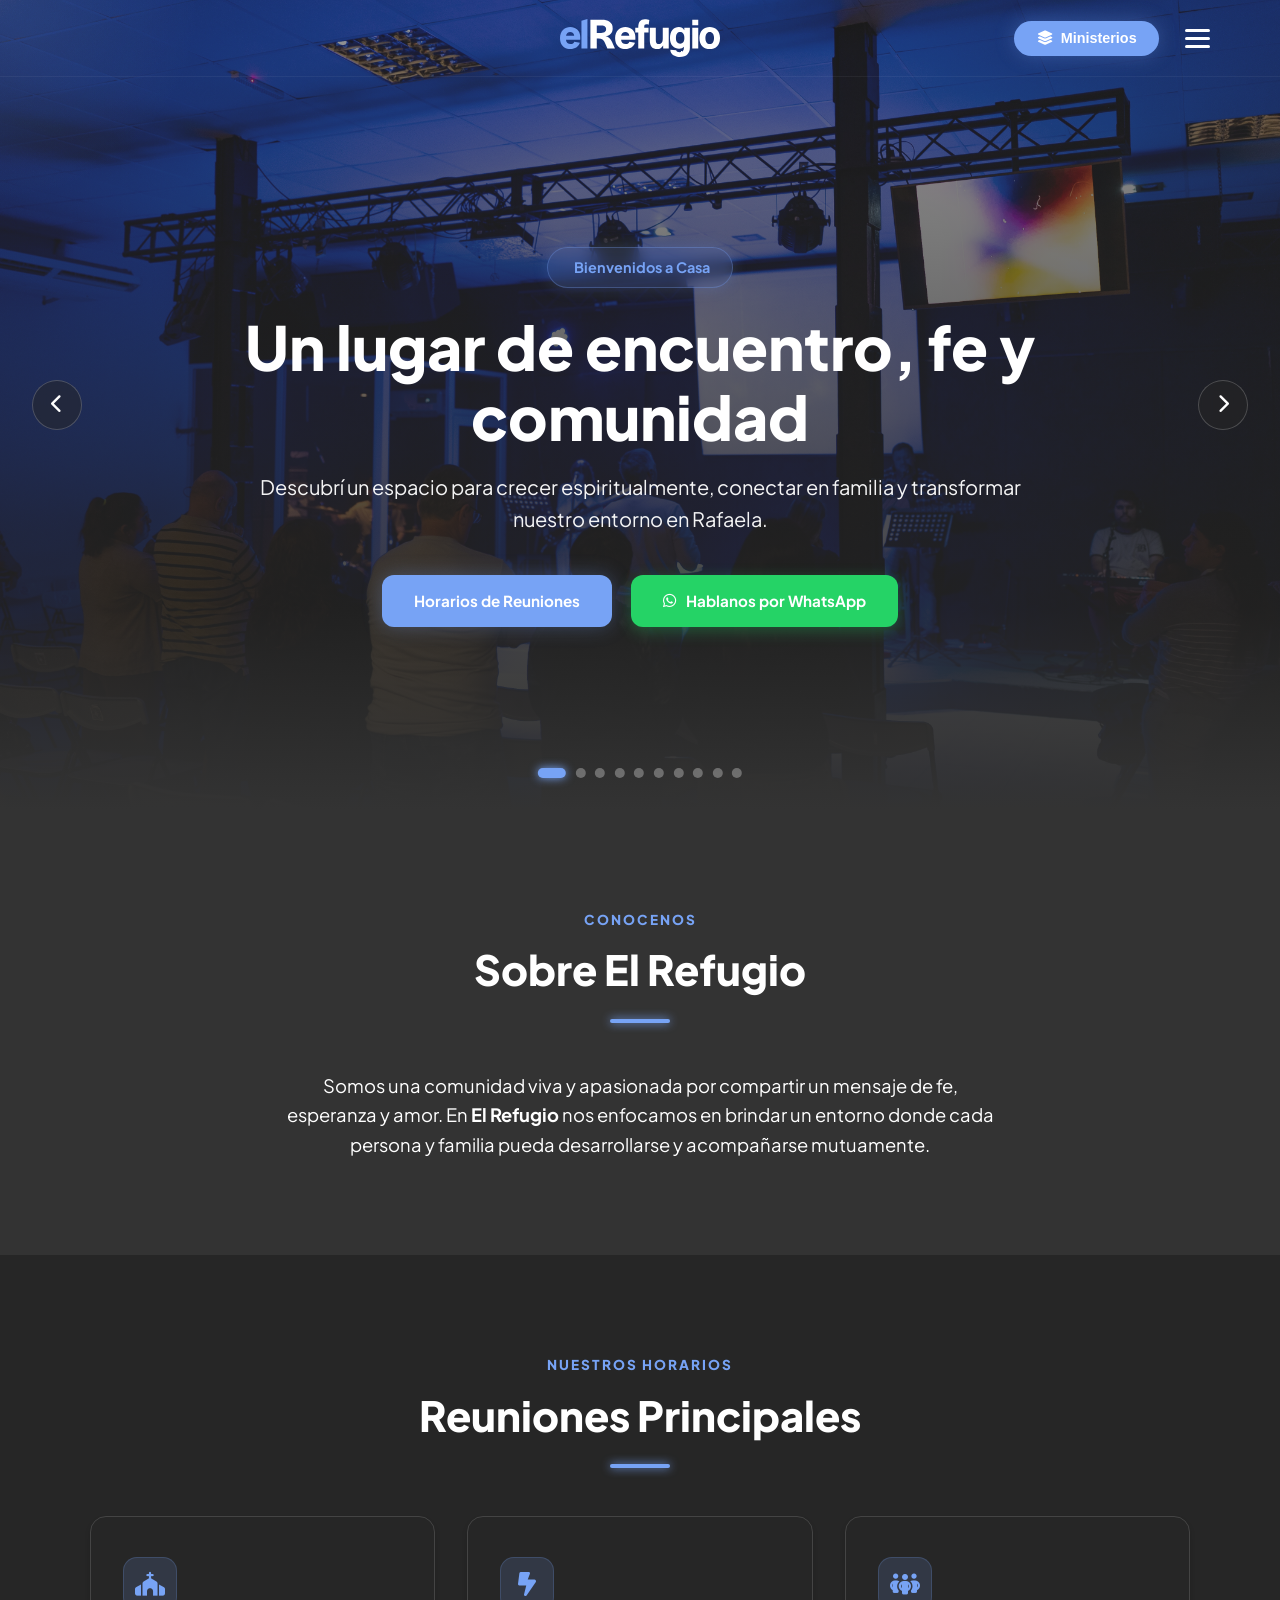
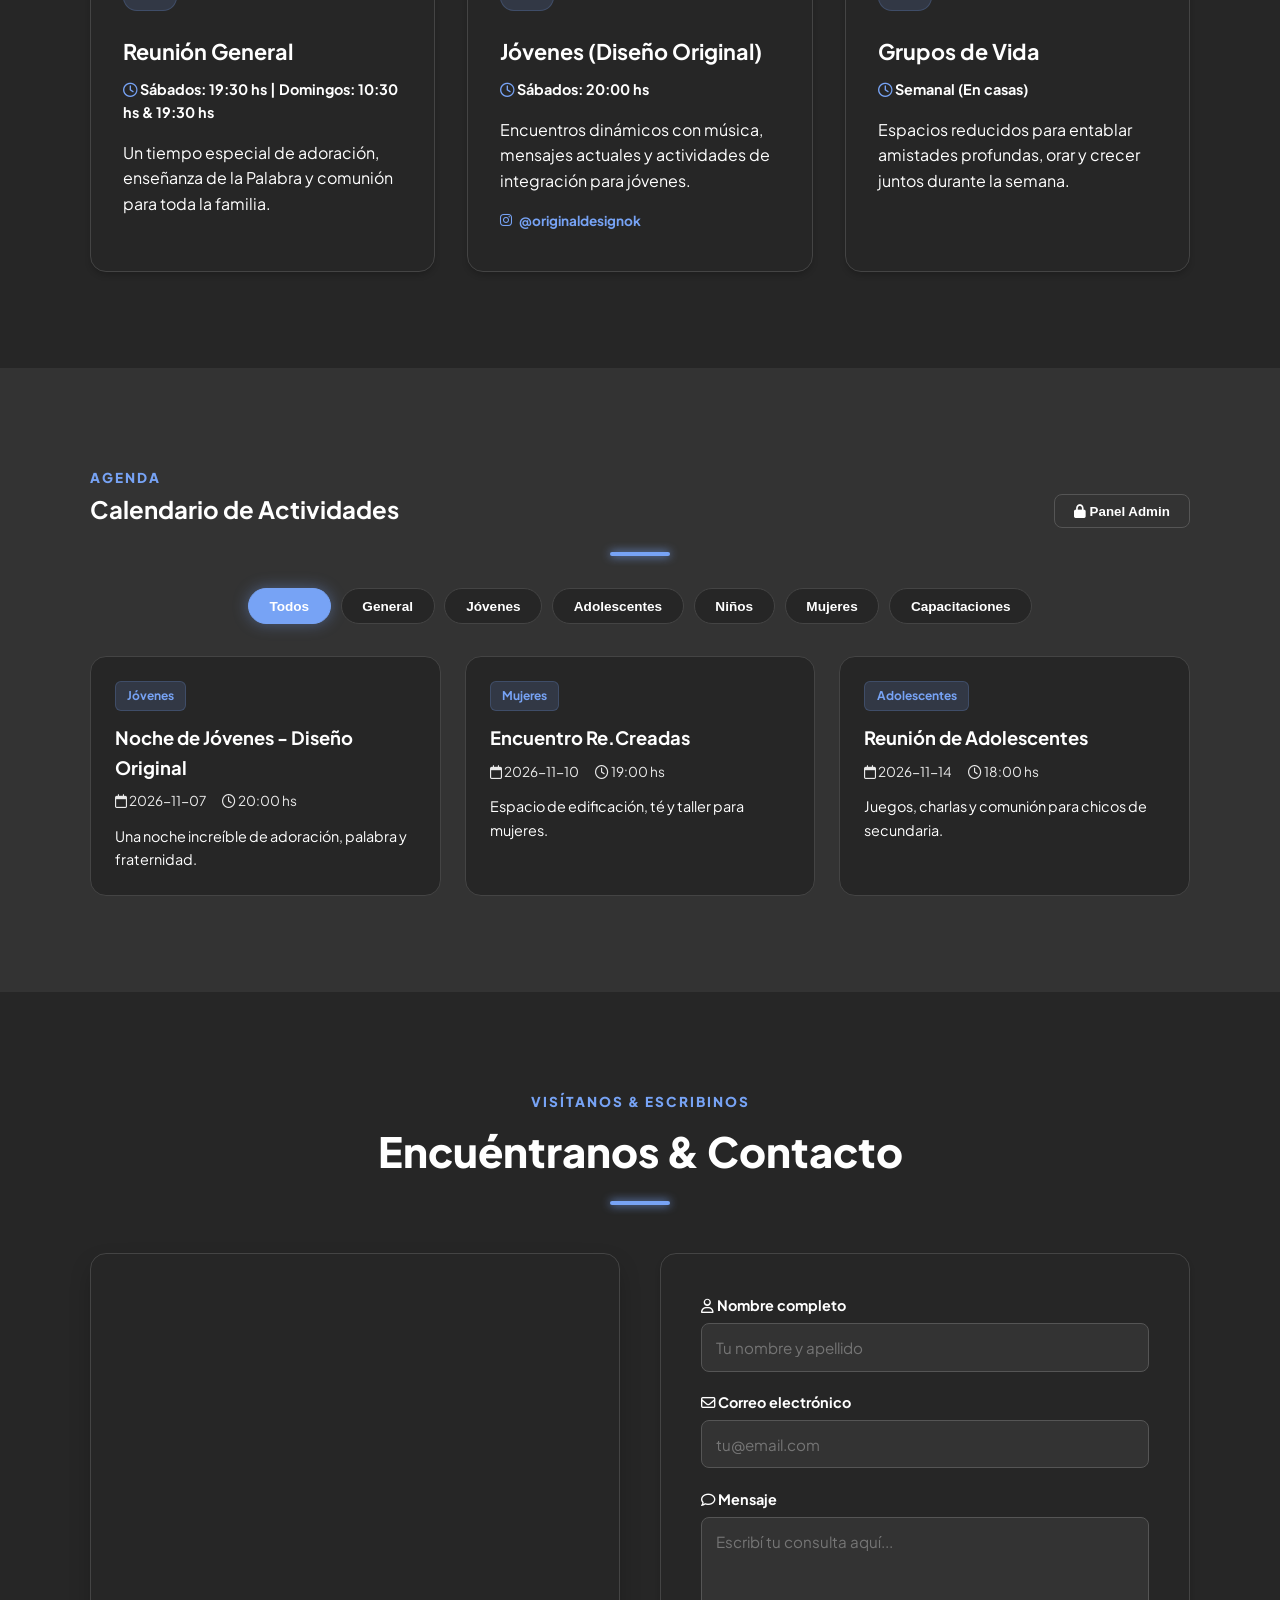
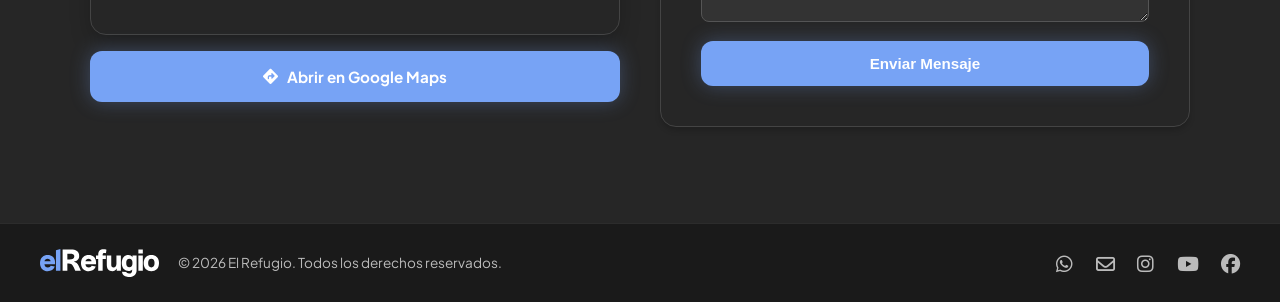
==== commit 9c3e907b: "Update index.html" ====
--- a/index.html
+++ b/index.html
@@ -60,23 +60,19 @@
     </div>
   </header>
 
-  <!-- Hero Section con Slider (14 imágenes) -->
+  <!-- Hero Section con Slider (10 fotos locales WebP) -->
   <section id="inicio" class="hero">
     <div class="hero-slider-container" id="heroSlider">
-      <div class="hero-slide active" style="background-image: url('https://images.unsplash.com/photo-1438232992991-995b7058bbb3?auto=format&fit=crop&w=1600&q=80');"></div>
-      <div class="hero-slide" style="background-image: url('https://images.unsplash.com/photo-1510511459019-5dda7724fd87?auto=format&fit=crop&w=1600&q=80');"></div>
-      <div class="hero-slide" style="background-image: url('https://images.unsplash.com/photo-1470225620780-dba8ba36b745?auto=format&fit=crop&w=1600&q=80');"></div>
-      <div class="hero-slide" style="background-image: url('https://images.unsplash.com/photo-1511671782779-c97d3d27a1d4?auto=format&fit=crop&w=1600&q=80');"></div>
-      <div class="hero-slide" style="background-image: url('https://images.unsplash.com/photo-1529156069898-49953e39b3ac?auto=format&fit=crop&w=1600&q=80');"></div>
-      <div class="hero-slide" style="background-image: url('https://images.unsplash.com/photo-1517457373958-b7bdd4587205?auto=format&fit=crop&w=1600&q=80');"></div>
-      <div class="hero-slide" style="background-image: url('https://images.unsplash.com/photo-1523240795612-9a054b0db644?auto=format&fit=crop&w=1600&q=80');"></div>
-      <div class="hero-slide" style="background-image: url('https://images.unsplash.com/photo-1492684223066-81342ee5ff30?auto=format&fit=crop&w=1600&q=80');"></div>
-      <div class="hero-slide" style="background-image: url('https://images.unsplash.com/photo-1511795409834-ef04bbd61622?auto=format&fit=crop&w=1600&q=80');"></div>
-      <div class="hero-slide" style="background-image: url('https://images.unsplash.com/photo-1528605248644-14dd04022da1?auto=format&fit=crop&w=1600&q=80');"></div>
-      <div class="hero-slide" style="background-image: url('https://images.unsplash.com/photo-1509099836639-18ba1795216d?auto=format&fit=crop&w=1600&q=80');"></div>
-      <div class="hero-slide" style="background-image: url('https://images.unsplash.com/photo-1519671482749-fd09be7ccebf?auto=format&fit=crop&w=1600&q=80');"></div>
-      <div class="hero-slide" style="background-image: url('https://images.unsplash.com/photo-1469571486292-0ba58a3f068b?auto=format&fit=crop&w=1600&q=80');"></div>
-      <div class="hero-slide" style="background-image: url('https://images.unsplash.com/photo-1544717305-2782549b5136?auto=format&fit=crop&w=1600&q=80');"></div>
+      <div class="hero-slide active" style="background-image: url('fotos/fotos1.webp');"></div>
+      <div class="hero-slide" style="background-image: url('fotos/fotos2.webp');"></div>
+      <div class="hero-slide" style="background-image: url('fotos/fotos3.webp');"></div>
+      <div class="hero-slide" style="background-image: url('fotos/fotos4.webp');"></div>
+      <div class="hero-slide" style="background-image: url('fotos/fotos5.webp');"></div>
+      <div class="hero-slide" style="background-image: url('fotos/fotos6.webp');"></div>
+      <div class="hero-slide" style="background-image: url('fotos/fotos7.webp');"></div>
+      <div class="hero-slide" style="background-image: url('fotos/fotos8.webp');"></div>
+      <div class="hero-slide" style="background-image: url('fotos/fotos9.webp');"></div>
+      <div class="hero-slide" style="background-image: url('fotos/fotos10.webp');"></div>
     </div>
 
     <div class="hero-overlay"></div>
--- a/styles.css
+++ b/styles.css
@@ -55,7 +55,7 @@
   mix-blend-mode: screen;
 }
 
-/* Header & Navbar */
+/* Header & Navbar Centrado con Menú Hamburguesa a la derecha */
 .navbar {
   position: fixed;
   top: 0;
@@ -81,10 +81,15 @@
   max-width: 1200px;
   margin: 0 auto;
   padding: 1.2rem 1.5rem;
-  display: flex;
-  justify-content: space-between;
-  align-items: center;
-  transition: var(--transition);
+  display: grid;
+  grid-template-columns: 1fr auto 1fr;
+  align-items: center;
+  position: relative;
+  transition: var(--transition);
+}
+
+.nav-spacer {
+  width: 100%;
 }
 
 .navbar.scrolled .nav-container {
@@ -94,60 +99,27 @@
 .logo-brand {
   display: flex;
   align-items: center;
+  justify-content: center;
   text-decoration: none;
 }
 
 .brand-logo-img {
-  height: 36px;
+  height: 38px;
   width: auto;
   object-fit: contain;
 }
 
-.nav-links {
-  display: flex;
-  list-style: none;
-  gap: 2rem;
-}
-
-.nav-item {
-  text-decoration: none;
-  color: #ffffff !important;
-  font-weight: 600;
-  font-size: 0.95rem;
-  transition: var(--transition);
-  position: relative;
-  padding: 0.3rem 0;
-  opacity: 0.9;
-  text-shadow: none !important;
-}
-
-.nav-item:hover, .nav-item.active {
-  color: var(--accent-color) !important;
-  opacity: 1;
-  text-shadow: none !important;
-}
-
-.nav-item.active::after {
-  content: '';
-  position: absolute;
-  bottom: -4px;
-  left: 0;
-  width: 100%;
-  height: 2px;
-  background-color: var(--accent-color);
-  border-radius: 2px;
-  box-shadow: 0 0 8px var(--accent-color);
-}
-
 .header-actions {
   display: flex;
   align-items: center;
-  gap: 1rem;
-}
-
+  justify-content: flex-end;
+  gap: 1.2rem;
+}
+
+/* Botón Ministerios con Texto 100% Blanco */
 .btn-ministerios {
   background: var(--accent-color);
-  color: #1a1a1a !important;
+  color: #ffffff !important;
   border: none;
   padding: 0.6rem 1.4rem;
   border-radius: 50px;
@@ -163,7 +135,7 @@
 }
 
 .btn-ministerios * {
-  color: #1a1a1a !important;
+  color: #ffffff !important;
   text-shadow: none !important;
 }
 
@@ -173,11 +145,13 @@
   box-shadow: 0 0 25px rgba(119, 163, 245, 0.6);
 }
 
+/* Hamburguesa Visible Siempre (Escritorio y Móvil) */
 .hamburger {
-  display: none;
+  display: flex;
   flex-direction: column;
   cursor: pointer;
   gap: 5px;
+  padding: 0.4rem;
 }
 
 .hamburger span {
@@ -186,6 +160,52 @@
   background-color: #ffffff;
   border-radius: 3px;
   transition: var(--transition);
+}
+
+/* Menú Desplegable flotante desde las 3 líneas */
+.nav-menu {
+  position: relative;
+}
+
+.nav-links {
+  position: absolute;
+  top: calc(100% + 1rem);
+  right: 1.5rem;
+  width: 240px;
+  background: rgba(38, 38, 38, 0.98);
+  backdrop-filter: blur(16px);
+  -webkit-backdrop-filter: blur(16px);
+  border: 1px solid #444444;
+  border-radius: 14px;
+  flex-direction: column;
+  padding: 1.2rem;
+  gap: 1rem;
+  box-shadow: var(--shadow-lg), 0 0 25px rgba(0, 0, 0, 0.5);
+  display: none;
+  list-style: none;
+  z-index: 1001;
+}
+
+.nav-links.active {
+  display: flex;
+}
+
+.nav-item {
+  text-decoration: none;
+  color: #ffffff !important;
+  font-weight: 600;
+  font-size: 0.95rem;
+  transition: var(--transition);
+  display: block;
+  padding: 0.4rem 0.6rem;
+  border-radius: 8px;
+  text-shadow: none !important;
+}
+
+.nav-item:hover, .nav-item.active {
+  color: var(--accent-color) !important;
+  background: rgba(119, 163, 245, 0.1);
+  text-shadow: none !important;
 }
 
 /* Hero Slider */
@@ -306,7 +326,7 @@
 }
 
 .slider-btn:hover i {
-  color: #1a1a1a !important;
+  color: #ffffff !important;
 }
 
 .slider-btn.prev { left: 2rem; }
@@ -338,7 +358,7 @@
   box-shadow: 0 0 10px var(--accent-color);
 }
 
-/* Botones & Interacciones */
+/* Botones & Interacciones (Todos los textos en blanco) */
 .btn {
   padding: 0.85rem 2rem;
   border-radius: 12px;
@@ -352,16 +372,17 @@
   gap: 0.6rem;
   font-size: 0.95rem;
   text-shadow: none !important;
+  color: #ffffff !important;
 }
 
 .btn-primary {
   background-color: var(--accent-color);
-  color: #1a1a1a !important;
+  color: #ffffff !important;
   box-shadow: var(--shadow-glow);
 }
 
 .btn-primary * {
-  color: #1a1a1a !important;
+  color: #ffffff !important;
   text-shadow: none !important;
 }
 
@@ -375,6 +396,10 @@
   background-color: var(--whatsapp-color);
   color: #ffffff !important;
   box-shadow: 0 4px 15px rgba(37, 211, 102, 0.3);
+}
+
+.btn-whatsapp * {
+  color: #ffffff !important;
 }
 
 .btn-whatsapp:hover {
@@ -550,13 +575,13 @@
 
 .btn-admin-trigger:hover {
   background: var(--accent-color);
-  color: #1a1a1a !important;
+  color: #ffffff !important;
   border-color: var(--accent-color);
   box-shadow: var(--shadow-glow);
 }
 
 .btn-admin-trigger:hover i {
-  color: #1a1a1a !important;
+  color: #ffffff !important;
 }
 
 .calendar-controls {
@@ -588,7 +613,7 @@
 
 .filter-btn.active, .filter-btn:hover {
   background: var(--accent-color);
-  color: #1a1a1a !important;
+  color: #ffffff !important;
   border-color: var(--accent-color);
   box-shadow: 0 0 15px rgba(119, 163, 245, 0.4);
 }
@@ -651,9 +676,7 @@
   text-shadow: none !important;
 }
 
-/* --------------------------------------------------
-   SECCIÓN UNIFICADA (MAPA OSCURO + CONTACTO)
-   -------------------------------------------------- */
+/* Sección Unificada (Mapa Oscuro + Contacto) */
 .contact-unified-wrapper {
   display: grid;
   grid-template-columns: 1fr 1fr;
@@ -667,7 +690,6 @@
   gap: 1rem;
 }
 
-/* Filtro CSS para convertir Google Maps a Modo Oscuro */
 .map-container.dark-map {
   border-radius: var(--radius);
   overflow: hidden;
@@ -727,7 +749,7 @@
   box-shadow: 0 0 0 3px rgba(119, 163, 245, 0.25);
 }
 
-/* MODAL MINISTERIOS FULL SCREEN ABSOLUTO */
+/* Modal Ministerios Full Screen */
 .modal-overlay {
   position: fixed;
   inset: 0;
@@ -802,12 +824,11 @@
 
 .modal-close:hover {
   background: var(--accent-color);
-  color: #1a1a1a !important;
+  color: #ffffff !important;
   border-color: var(--accent-color);
   transform: rotate(90deg);
 }
 
-/* Grid optimizada ocupando toda la pantalla */
 .ministerios-grid-fullscreen {
   display: grid;
   grid-template-columns: repeat(5, 1fr);
@@ -893,7 +914,7 @@
   text-decoration: underline;
 }
 
-/* Footer Delicado en Una Sola Línea con Íconos Integrados */
+/* Footer Delicado en Una Sola Línea */
 .footer {
   background: #1a1a1a;
   color: #ffffff !important;
@@ -975,6 +996,18 @@
 }
 
 @media (max-width: 900px) {
+  .nav-container {
+    grid-template-columns: 1fr auto;
+  }
+
+  .nav-spacer {
+    display: none;
+  }
+
+  .logo-brand {
+    justify-content: flex-start;
+  }
+
   .contact-unified-wrapper {
     grid-template-columns: 1fr;
   }
@@ -1010,27 +1043,6 @@
     display: none;
   }
 
-  .hamburger {
-    display: flex;
-  }
-
-  .nav-links {
-    position: absolute;
-    top: 100%;
-    left: 0;
-    width: 100%;
-    background: var(--dark-bg);
-    flex-direction: column;
-    padding: 1.5rem;
-    gap: 1.2rem;
-    border-bottom: 1px solid #444444;
-    display: none;
-  }
-
-  .nav-links.active {
-    display: flex;
-  }
-
   .hero-content h1 {
     font-size: 2.3rem;
   }
